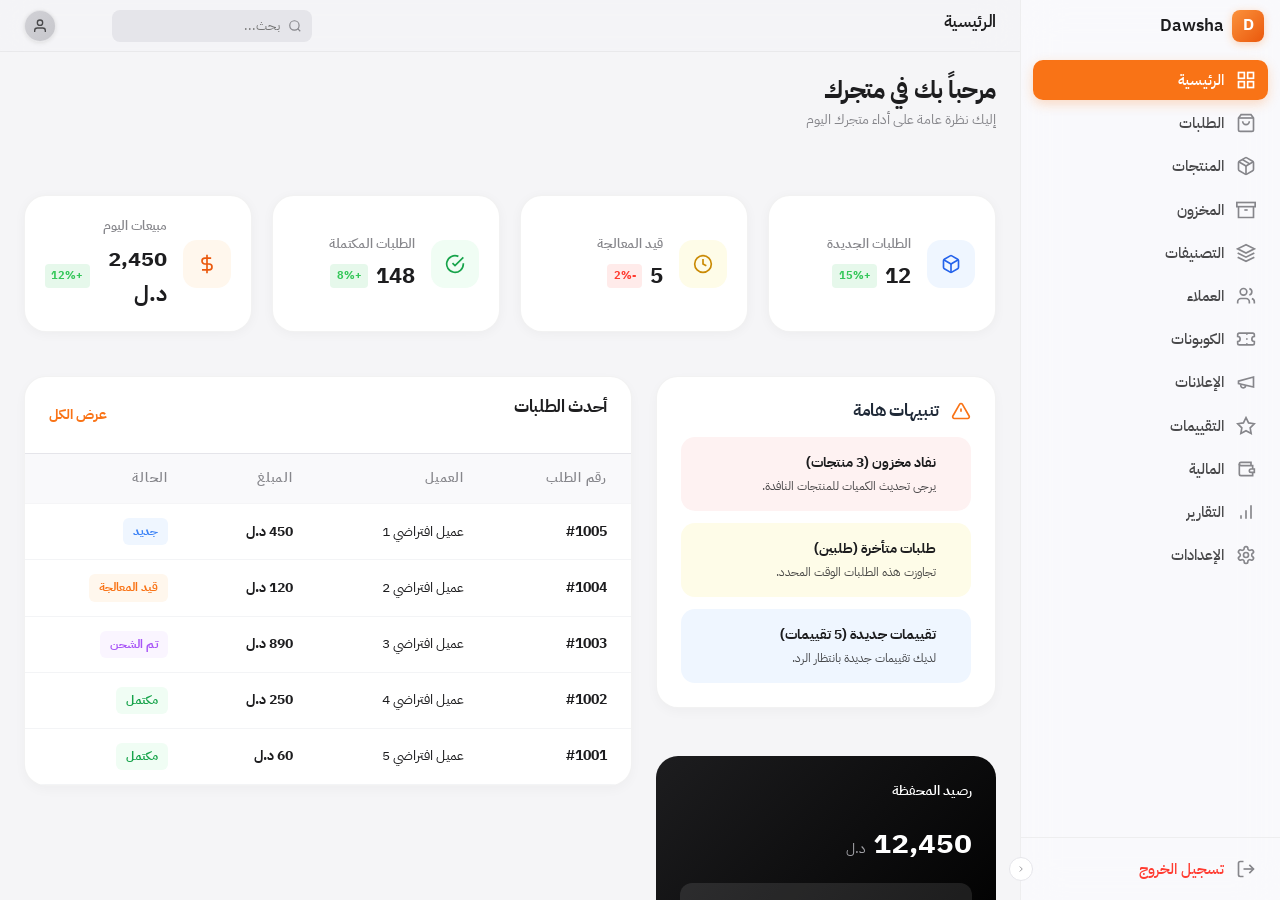
==== public/dashbord/index.html @ c829930f "AA" ====
<!DOCTYPE html>
<html lang="ar" dir="rtl">
<head>
  <meta charset="utf-8" />
  <meta name="viewport" content="width=device-width, initial-scale=1" />
  <title>دوشة | لوحة تحكم المتجر</title>
  <link rel="preconnect" href="https://fonts.googleapis.com" />
  <link rel="preconnect" href="https://fonts.gstatic.com" crossorigin />
  <link href="https://fonts.googleapis.com/css2?family=IBM+Plex+Sans+Arabic:wght@400;500;600;700;900&display=swap" rel="stylesheet" />
  <link rel="stylesheet" href="style.css" />
</head>
<body class="dashboard-body">

  <div class="app-layout">
    
    <!-- Sidebar -->
    <aside class="sidebar" id="sidebar">
      <div class="sidebar-header">
        <div class="sidebar-logo">D</div>
        <span class="sidebar-brand">Dawsha</span>
      </div>

      <nav class="sidebar-nav">
        <a href="index.html" class="nav-item" data-page="index.html">
          <svg viewBox="0 0 24 24" width="20" height="20" stroke="currentColor" stroke-width="2" fill="none"><rect x="3" y="3" width="7" height="7"></rect><rect x="14" y="3" width="7" height="7"></rect><rect x="14" y="14" width="7" height="7"></rect><rect x="3" y="14" width="7" height="7"></rect></svg>
          <span class="nav-label">الرئيسية</span>
        </a>
        <a href="orders.html" class="nav-item" data-page="orders.html">
          <svg viewBox="0 0 24 24" width="20" height="20" stroke="currentColor" stroke-width="2" fill="none"><path d="M6 2 3 6v14a2 2 0 0 0 2 2h14a2 2 0 0 0 2-2V6l-3-4Z"></path><path d="M3 6h18"></path><path d="M16 10a4 4 0 0 1-8 0"></path></svg>
          <span class="nav-label">الطلبات</span>
        </a>
        <a href="products.html" class="nav-item" data-page="products.html">
          <svg viewBox="0 0 24 24" width="20" height="20" stroke="currentColor" stroke-width="2" fill="none"><path d="m7.5 4.27 9 5.15"></path><path d="M21 8a2 2 0 0 0-1-1.73l-7-4a2 2 0 0 0-2 0l-7 4A2 2 0 0 0 3 8v8a2 2 0 0 0 1 1.73l7 4a2 2 0 0 0 2 0l7-4A2 2 0 0 0 21 16Z"></path><path d="m3.27 6.96 8.73 5.04 8.73-5.04"></path><path d="M12 22.08V12"></path></svg>
          <span class="nav-label">المنتجات</span>
        </a>
        <a href="inventory.html" class="nav-item" data-page="inventory.html">
          <svg viewBox="0 0 24 24" width="20" height="20" stroke="currentColor" stroke-width="2" fill="none"><polyline points="21 8 21 21 3 21 3 8"></polyline><rect x="1" y="3" width="22" height="5"></rect><line x1="10" y1="12" x2="14" y2="12"></line></svg>
          <span class="nav-label">المخزون</span>
        </a>
        <a href="categories.html" class="nav-item" data-page="categories.html">
          <svg viewBox="0 0 24 24" width="20" height="20" stroke="currentColor" stroke-width="2" fill="none"><polygon points="12 2 2 7 12 12 22 7 12 2"></polygon><polyline points="2 17 12 22 22 17"></polyline><polyline points="2 12 12 17 22 12"></polyline></svg>
          <span class="nav-label">التصنيفات</span>
        </a>
        <a href="customers.html" class="nav-item" data-page="customers.html">
          <svg viewBox="0 0 24 24" width="20" height="20" stroke="currentColor" stroke-width="2" fill="none"><path d="M16 21v-2a4 4 0 0 0-4-4H6a4 4 0 0 0-4 4v2"></path><circle cx="9" cy="7" r="4"></circle><path d="M22 21v-2a4 4 0 0 0-3-3.87"></path><path d="M16 3.13a4 4 0 0 1 0 7.75"></path></svg>
          <span class="nav-label">العملاء</span>
        </a>
        <a href="coupons.html" class="nav-item" data-page="coupons.html">
          <svg viewBox="0 0 24 24" width="20" height="20" stroke="currentColor" stroke-width="2" fill="none"><path d="M2 9a3 3 0 0 1 0 6v2a2 2 0 0 0 2 2h16a2 2 0 0 0 2-2v-2a3 3 0 0 1 0-6V7a2 2 0 0 0-2-2H4a2 2 0 0 0-2 2Z"></path><path d="M13 5v2"></path><path d="M13 17v2"></path><path d="M13 11v2"></path></svg>
          <span class="nav-label">الكوبونات</span>
        </a>
        <a href="ads.html" class="nav-item" data-page="ads.html">
          <svg viewBox="0 0 24 24" width="20" height="20" stroke="currentColor" stroke-width="2" fill="none"><path d="m3 11 18-5v12L3 14v-3z"></path><path d="M11.6 16.8a3 3 0 1 1-5.8-1.6"></path></svg>
          <span class="nav-label">الإعلانات</span>
        </a>
        <a href="reviews.html" class="nav-item" data-page="reviews.html">
          <svg viewBox="0 0 24 24" width="20" height="20" stroke="currentColor" stroke-width="2" fill="none"><polygon points="12 2 15.09 8.26 22 9.27 17 14.14 18.18 21.02 12 17.77 5.82 21.02 7 14.14 2 9.27 8.91 8.26 12 2"></polygon></svg>
          <span class="nav-label">التقييمات</span>
        </a>
        <a href="financials.html" class="nav-item" data-page="financials.html">
          <svg viewBox="0 0 24 24" width="20" height="20" stroke="currentColor" stroke-width="2" fill="none"><path d="M20 12V8H6a2 2 0 0 1-2-2c0-1.1.9-2 2-2h12v4"></path><path d="M4 6v12c0 1.1.9 2 2 2h14v-4"></path><path d="M18 12a2 2 0 0 0-2 2c0 1.1.9 2 2 2h4v-4Z"></path></svg>
          <span class="nav-label">المالية</span>
        </a>
        <a href="reports.html" class="nav-item" data-page="reports.html">
          <svg viewBox="0 0 24 24" width="20" height="20" stroke="currentColor" stroke-width="2" fill="none"><line x1="12" y1="20" x2="12" y2="10"></line><line x1="18" y1="20" x2="18" y2="4"></line><line x1="6" y1="20" x2="6" y2="16"></line></svg>
          <span class="nav-label">التقارير</span>
        </a>
        <a href="settings.html" class="nav-item" data-page="settings.html">
          <svg viewBox="0 0 24 24" width="20" height="20" stroke="currentColor" stroke-width="2" fill="none"><path d="M12.22 2h-.44a2 2 0 0 0-2 2v.18a2 2 0 0 1-1 1.73l-.43.25a2 2 0 0 1-2 0l-.15-.08a2 2 0 0 0-2.73.73l-.22.38a2 2 0 0 0 .73 2.73l.15.1a2 2 0 0 1 1 1.72v.51a2 2 0 0 1-1 1.74l-.15.09a2 2 0 0 0-.73 2.73l.22.38a2 2 0 0 0 2.73.73l.15-.08a2 2 0 0 1 2 0l.43.25a2 2 0 0 1 1 1.73V20a2 2 0 0 0 2 2h.44a2 2 0 0 0 2-2v-.18a2 2 0 0 1 1-1.73l.43-.25a2 2 0 0 1 2 0l.15.08a2 2 0 0 0 2.73-.73l.22-.39a2 2 0 0 0-.73-2.73l-.15-.08a2 2 0 0 1-1-1.74v-.5a2 2 0 0 1 1-1.74l.15-.09a2 2 0 0 0 .73-2.73l-.22-.38a2 2 0 0 0-2.73-.73l-.15.08a2 2 0 0 1-2 0l-.43-.25a2 2 0 0 1-1-1.73V4a2 2 0 0 0-2-2z"></path><circle cx="12" cy="12" r="3"></circle></svg>
          <span class="nav-label">الإعدادات</span>
        </a>
      </nav>

      <div class="sidebar-footer">
        <button class="nav-item text-danger" id="logout-btn">
          <svg viewBox="0 0 24 24" width="20" height="20" stroke="currentColor" stroke-width="2" fill="none"><path d="M9 21H5a2 2 0 0 1-2-2V5a2 2 0 0 1 2-2h4"></path><polyline points="16 17 21 12 16 7"></polyline><line x1="21" y1="12" x2="9" y2="12"></line></svg>
          <span class="nav-label">تسجيل الخروج</span>
        </button>
        <button class="sidebar-toggle-btn" id="sidebar-toggle">
          <svg viewBox="0 0 24 24" width="14" height="14" stroke="currentColor" stroke-width="2" fill="none"><path d="m9 18 6-6-6-6"></path></svg>
        </button>
      </div>
    </aside>

    <!-- Main Content -->
    <main class="main-area" id="main-area">
      <header class="toolbar">
        <h2 class="toolbar-title" id="toolbar-title">الرئيسية</h2>
        <div class="toolbar-actions">
          <div class="search-box">
            <svg viewBox="0 0 24 24" width="14" height="14" stroke="currentColor" stroke-width="2" fill="none"><circle cx="11" cy="11" r="8"></circle><line x1="21" y1="21" x2="16.65" y2="16.65"></line></svg>
            <input type="text" placeholder="بحث..." />
          </div>
          <button class="icon-btn">
            <svg viewBox="0 0 24 24" width="18" height="18" stroke="currentColor" stroke-width="2" fill="none"><path d="M6 8a6 6 0 0 1 12 0c0 7 3 9 3 9H3s3-2 3-9"></path><path d="M10.3 21a1.94 1.94 0 0 0 3.4 0"></path></svg>
            <span class="badge"></span>
          </button>
          <div class="user-avatar">
            <svg viewBox="0 0 24 24" width="16" height="16" stroke="currentColor" stroke-width="2" fill="none"><path d="M20 21v-2a4 4 0 0 0-4-4H8a4 4 0 0 0-4 4v2"></path><circle cx="12" cy="7" r="4"></circle></svg>
          </div>
        </div>
      </header>

      <div class="content-scroll">
        <div class="content">
          
          <div class="view active" id="overview">
            <div class="welcome-header">
              <h1>مرحباً بك في متجرك</h1>
              <p>إليك نظرة عامة على أداء متجرك اليوم</p>
            </div>

            <!-- Stats Grid -->
            <div class="stats-grid">
              <div class="stat-card">
                <div class="stat-icon bg-blue-50 text-blue-600">
                  <svg viewBox="0 0 24 24" width="20" height="20" stroke="currentColor" stroke-width="2" fill="none"><path d="M21 16V8a2 2 0 0 0-1-1.73l-7-4a2 2 0 0 0-2 0l-7 4A2 2 0 0 0 3 8v8a2 2 0 0 0 1 1.73l7 4a2 2 0 0 0 2 0l7-4A2 2 0 0 0 21 16z"></path><polyline points="3.27 6.96 12 12.01 20.73 6.96"></polyline><line x1="12" y1="22.08" x2="12" y2="12"></line></svg>
                </div>
                <div class="stat-info">
                  <span class="stat-label">الطلبات الجديدة</span>
                  <div class="stat-row">
                    <span class="stat-value">12</span>
                    <span class="stat-trend trend-up">+15%</span>
                  </div>
                </div>
              </div>
              <div class="stat-card">
                <div class="stat-icon bg-yellow-50 text-yellow-600">
                  <svg viewBox="0 0 24 24" width="20" height="20" stroke="currentColor" stroke-width="2" fill="none"><circle cx="12" cy="12" r="10"></circle><polyline points="12 6 12 12 16 14"></polyline></svg>
                </div>
                <div class="stat-info">
                  <span class="stat-label">قيد المعالجة</span>
                  <div class="stat-row">
                    <span class="stat-value">5</span>
                    <span class="stat-trend trend-down">-2%</span>
                  </div>
                </div>
              </div>
              <div class="stat-card">
                <div class="stat-icon bg-green-50 text-green-600">
                  <svg viewBox="0 0 24 24" width="20" height="20" stroke="currentColor" stroke-width="2" fill="none"><path d="M22 11.08V12a10 10 0 1 1-5.93-9.14"></path><polyline points="22 4 12 14.01 9 11.01"></polyline></svg>
                </div>
                <div class="stat-info">
                  <span class="stat-label">الطلبات المكتملة</span>
                  <div class="stat-row">
                    <span class="stat-value">148</span>
                    <span class="stat-trend trend-up">+8%</span>
                  </div>
                </div>
              </div>
              <div class="stat-card">
                <div class="stat-icon bg-orange-50 text-orange-600">
                  <svg viewBox="0 0 24 24" width="20" height="20" stroke="currentColor" stroke-width="2" fill="none"><line x1="12" y1="1" x2="12" y2="23"></line><path d="M17 5H9.5a3.5 3.5 0 0 0 0 7h5a3.5 3.5 0 0 1 0 7H6"></path></svg>
                </div>
                <div class="stat-info">
                  <span class="stat-label">مبيعات اليوم</span>
                  <div class="stat-row">
                    <span class="stat-value">2,450 د.ل</span>
                    <span class="stat-trend trend-up">+12%</span>
                  </div>
                </div>
              </div>
            </div>

            <div class="merchant-split">
              <!-- Alerts & Pending -->
              <div class="merchant-sidebar-info">
                <div class="glass-box p-6 mb-6">
                  <h3 class="box-title text-gray-800">
                    <svg viewBox="0 0 24 24" width="20" height="20" stroke="currentColor" stroke-width="2" fill="none" class="text-orange-500"><path d="m21.73 18-8-14a2 2 0 0 0-3.48 0l-8 14A2 2 0 0 0 4 21h16a2 2 0 0 0 1.73-3Z"></path><line x1="12" y1="9" x2="12" y2="13"></line><line x1="12" y1="17" x2="12.01" y2="17"></line></svg>
                    تنبيهات هامة
                  </h3>
                  <div class="alert-list">
                    <div class="alert-item bg-red-50 text-red-800 border-red-100">
                      <div class="alert-dot bg-red-500"></div>
                      <div>
                        <p class="alert-title">نفاد مخزون (3 منتجات)</p>
                        <p class="alert-desc">يرجى تحديث الكميات للمنتجات النافدة.</p>
                      </div>
                    </div>
                    <div class="alert-item bg-yellow-50 text-yellow-800 border-yellow-100">
                      <div class="alert-dot bg-yellow-500"></div>
                      <div>
                        <p class="alert-title">طلبات متأخرة (طلبين)</p>
                        <p class="alert-desc">تجاوزت هذه الطلبات الوقت المحدد.</p>
                      </div>
                    </div>
                    <div class="alert-item bg-blue-50 text-blue-800 border-blue-100">
                      <div class="alert-dot bg-blue-500"></div>
                      <div>
                        <p class="alert-title">تقييمات جديدة (5 تقييمات)</p>
                        <p class="alert-desc">لديك تقييمات جديدة بانتظار الرد.</p>
                      </div>
                    </div>
                  </div>
                </div>

                <div class="merchant-wallet-card">
                  <span class="wallet-label">رصيد المحفظة</span>
                  <div class="wallet-amount">12,450 <small>د.ل</small></div>
                  <button class="wallet-btn">طلب سحب رصيد</button>
                </div>
              </div>

              <!-- Recent Orders -->
              <div class="merchant-main-table">
                <div class="glass-box no-p overflow-hidden">
                  <div class="table-header-row">
                    <h3 class="box-title">أحدث الطلبات</h3>
                    <a href="orders.html" class="text-link">عرض الكل</a>
                  </div>
                  <table class="data-table">
                    <thead>
                      <tr>
                        <th>رقم الطلب</th>
                        <th>العميل</th>
                        <th>المبلغ</th>
                        <th>الحالة</th>
                      </tr>
                    </thead>
                    <tbody>
                      <tr>
                        <td class="font-bold">#1005</td>
                        <td>عميل افتراضي 1</td>
                        <td class="font-bold">450 د.ل</td>
                        <td><span class="status-pill status-new">جديد</span></td>
                      </tr>
                      <tr>
                        <td class="font-bold">#1004</td>
                        <td>عميل افتراضي 2</td>
                        <td class="font-bold">120 د.ل</td>
                        <td><span class="status-pill status-active">قيد المعالجة</span></td>
                      </tr>
                      <tr>
                        <td class="font-bold">#1003</td>
                        <td>عميل افتراضي 3</td>
                        <td class="font-bold">890 د.ل</td>
                        <td><span class="status-pill status-shipped">تم الشحن</span></td>
                      </tr>
                      <tr>
                        <td class="font-bold">#1002</td>
                        <td>عميل افتراضي 4</td>
                        <td class="font-bold">250 د.ل</td>
                        <td><span class="status-pill status-completed">مكتمل</span></td>
                      </tr>
                      <tr>
                        <td class="font-bold">#1001</td>
                        <td>عميل افتراضي 5</td>
                        <td class="font-bold">60 د.ل</td>
                        <td><span class="status-pill status-completed">مكتمل</span></td>
                      </tr>
                    </tbody>
                  </table>
                </div>
              </div>
            </div>

          </div><!-- /view -->
        </div>
      </div>
    </main>
  </div>

  <script src="script.js"></script>
</body>
</html>
---- public/dashbord/style.css ----
/* ==========================================================================
   Dawsha Dashboard — Unified Stylesheet
   Exact translation of the original TSX/Tailwind design into plain CSS.
   RTL-first (Arabic), IBM Plex Sans Arabic.
   ========================================================================== */

/* --------------------------------------------------------------------------
   CSS Variables — Brand Tokens
   -------------------------------------------------------------------------- */
:root {
  --bg: #F5F5F7;
  --surface: #FFFFFF;
  --text: #1D1D1F;
  --muted: #86868B;
  --sub: #48484A;
  --border: rgba(0, 0, 0, 0.05);
  --border-gray: #E5E5EA;
  --accent: #F97316;
  --accent-h: #EA580C;
  --accent-light: rgba(249, 115, 22, 0.10);
  --green: #34C759;
  --green-light: rgba(52, 199, 89, 0.12);
  --red: #FF3B30;
  --red-light: rgba(255, 59, 48, 0.10);
  --blue: #007AFF;
  --blue-light: rgba(0, 122, 255, 0.08);
  --purple: #AF52DE;
  --purple-light: rgba(175, 82, 222, 0.08);
  --sidebar-w: 260px;
  --sidebar-col: 70px;
  --header-h: 52px;
  --font: "IBM Plex Sans Arabic", -apple-system, BlinkMacSystemFont, "Segoe UI", sans-serif;
}

/* --------------------------------------------------------------------------
   Reset
   -------------------------------------------------------------------------- */
*,
*::before,
*::after {
  box-sizing: border-box;
}

html {
  scroll-behavior: smooth;
}

body {
  margin: 0;
  font-family: var(--font);
  font-size: 15px;
  line-height: 1.6;
  color: var(--text);
  background: var(--bg);
  -webkit-font-smoothing: antialiased;
  direction: rtl;
}

a {
  color: var(--accent);
  text-decoration: none;
}

a:hover {
  text-decoration: underline;
}

button {
  cursor: pointer;
  font-family: inherit;
}

img {
  max-width: 100%;
  height: auto;
  display: block;
}

h1,
h2,
h3 {
  letter-spacing: -0.02em;
  margin: 0 0 0.4rem;
  line-height: 1.2;
}

p {
  margin: 0 0 0.75rem;
}

/* --------------------------------------------------------------------------
   App Shell
   -------------------------------------------------------------------------- */
.app {
  display: flex;
  height: 100vh;
  overflow: hidden;
}

/* --------------------------------------------------------------------------
   Sidebar
   -------------------------------------------------------------------------- */
.sidebar {
  position: fixed;
  top: 0;
  right: 0;
  bottom: 0;
  width: var(--sidebar-w);
  z-index: 50;
  display: flex;
  flex-direction: column;
  background: rgba(251, 251, 253, 0.82);
  backdrop-filter: blur(20px);
  -webkit-backdrop-filter: blur(20px);
  border-left: 1px solid var(--border);
  transition: width 0.3s cubic-bezier(0.25, 1, 0.5, 1);
}

.sidebar.collapsed {
  width: var(--sidebar-col);
}

/* Sidebar header */
.sidebar-header {
  height: var(--header-h);
  display: flex;
  align-items: center;
  padding: 0 1rem;
  gap: 0.5rem;
  flex-shrink: 0;
}

.sidebar-logo {
  width: 32px;
  height: 32px;
  background: linear-gradient(135deg, #fb923c, #ea580c);
  border-radius: 8px;
  display: grid;
  place-items: center;
  color: #fff;
  font-weight: 700;
  font-size: 1rem;
  flex-shrink: 0;
  box-shadow: 0 2px 8px rgba(249, 115, 22, 0.3);
}

.sidebar-brand {
  font-size: 1.05rem;
  font-weight: 600;
  white-space: nowrap;
  overflow: hidden;
  transition: opacity 0.2s;
}

.sidebar.collapsed .sidebar-brand {
  opacity: 0;
  width: 0;
  pointer-events: none;
}

/* Nav */
.sidebar-nav {
  flex: 1;
  overflow-y: auto;
  padding: 0.5rem 0.75rem;
  display: flex;
  flex-direction: column;
  gap: 0.2rem;
}

.nav-item {
  display: flex;
  align-items: center;
  gap: 0.75rem;
  padding: 0.5rem 0.75rem;
  border-radius: 10px;
  border: none;
  background: none;
  font-size: 0.9375rem;
  font-weight: 500;
  color: var(--sub);
  width: 100%;
  text-align: right;
  transition: background 0.12s, color 0.12s;
  white-space: nowrap;
  cursor: pointer;
}

.nav-item:hover {
  background: rgba(0, 0, 0, 0.05);
  color: var(--text);
}

.nav-item.active {
  background: var(--accent);
  color: #fff;
  box-shadow: 0 4px 12px rgba(249, 115, 22, 0.25);
}

.nav-item svg {
  flex-shrink: 0;
  width: 20px;
  height: 20px;
  color: var(--muted);
}

.nav-item:hover:not(.active) svg {
  color: var(--text);
}

.nav-item.active svg {
  color: #fff;
}

.nav-label {
  overflow: hidden;
  transition: opacity 0.2s;
}

.sidebar.collapsed .nav-label {
  opacity: 0;
  width: 0;
}

/* Sidebar footer */
.sidebar-footer {
  padding: 0.75rem;
  border-top: 1px solid var(--border);
  position: relative;
}

.sidebar-logout {
  display: flex;
  align-items: center;
  gap: 0.75rem;
  padding: 0.5rem 0.75rem;
  border-radius: 10px;
  border: none;
  background: none;
  font-size: 0.9375rem;
  font-weight: 500;
  color: var(--red);
  width: 100%;
  text-align: right;
  transition: background 0.12s;
}

.sidebar-logout:hover {
  background: var(--red-light);
}

.sidebar-toggle {
  position: absolute;
  top: 50%;
  left: -12px;
  transform: translateY(-50%);
  width: 24px;
  height: 24px;
  background: var(--surface);
  border: 1px solid var(--border-gray);
  border-radius: 50%;
  display: flex;
  align-items: center;
  justify-content: center;
  color: var(--muted);
  z-index: 60;
  cursor: pointer;
  transition: color 0.12s;
}

.sidebar-toggle:hover {
  color: var(--text);
}

.sidebar-toggle svg {
  transition: transform 0.3s;
}

.sidebar.collapsed .sidebar-toggle svg {
  transform: rotate(180deg);
}

/* --------------------------------------------------------------------------
   Main area
   -------------------------------------------------------------------------- */
.main {
  flex: 1;
  display: flex;
  flex-direction: column;
  margin-right: var(--sidebar-w);
  height: 100vh;
  transition: margin-right 0.3s cubic-bezier(0.25, 1, 0.5, 1);
  overflow: hidden;
}

.main.collapsed {
  margin-right: var(--sidebar-col);
}

/* --------------------------------------------------------------------------
   Top Toolbar
   -------------------------------------------------------------------------- */
.toolbar {
  height: var(--header-h);
  display: flex;
  align-items: center;
  justify-content: space-between;
  padding: 0 1.5rem;
  background: rgba(245, 245, 247, 0.82);
  backdrop-filter: blur(20px);
  -webkit-backdrop-filter: blur(20px);
  border-bottom: 1px solid var(--border);
  flex-shrink: 0;
}

.toolbar-title {
  font-size: 1.0625rem;
  font-weight: 600;
}

.toolbar-actions {
  display: flex;
  align-items: center;
  gap: 0.75rem;
}

/* Search in toolbar */
.toolbar-search {
  position: relative;
  display: flex;
  align-items: center;
}

.toolbar-search svg {
  position: absolute;
  right: 0.6rem;
  color: var(--muted);
  pointer-events: none;
}

.toolbar-search input {
  width: 200px;
  height: 32px;
  padding: 0 2rem 0 0.75rem;
  background: #E5E5EA;
  border: none;
  border-radius: 8px;
  font-size: 0.8125rem;
  font-family: var(--font);
  color: var(--text);
  outline: none;
  transition: background 0.15s, box-shadow 0.15s;
}

.toolbar-search input:focus {
  background: var(--surface);
  box-shadow: 0 0 0 2px rgba(249, 115, 22, 0.3);
}

.toolbar-icon-btn {
  width: 32px;
  height: 32px;
  display: flex;
  align-items: center;
  justify-content: center;
  border: none;
  background: none;
  border-radius: 8px;
  color: var(--text);
  position: relative;
  transition: background 0.12s;
}

.toolbar-icon-btn:hover {
  background: rgba(0, 0, 0, 0.05);
}

.notif-dot {
  position: absolute;
  top: 6px;
  right: 8px;
  width: 8px;
  height: 8px;
  background: var(--red);
  border-radius: 50%;
  border: 1.5px solid var(--bg);
}

.toolbar-avatar {
  width: 32px;
  height: 32px;
  background: linear-gradient(135deg, #d1d1d6, #c7c7cc);
  border-radius: 50%;
  border: 1px solid rgba(255, 255, 255, 0.5);
  box-shadow: 0 1px 4px rgba(0, 0, 0, 0.1);
  display: flex;
  align-items: center;
  justify-content: center;
  color: var(--sub);
}

/* --------------------------------------------------------------------------
   Page scroll area
   -------------------------------------------------------------------------- */
.page-scroll {
  flex: 1;
  overflow-y: auto;
  padding: 1.5rem;
}

.page-inner {
  max-width: 1200px;
  margin: 0 auto;
  display: flex;
  flex-direction: column;
  gap: 1.25rem;
}

/* --------------------------------------------------------------------------
   View switching (list / add / edit)
   -------------------------------------------------------------------------- */
.view {
  display: none;
}

.view.active {
  display: flex;
  flex-direction: column;
  gap: 1.25rem;
}

/* --------------------------------------------------------------------------
   Page header row
   -------------------------------------------------------------------------- */
.page-hdr {
  display: flex;
  flex-wrap: wrap;
  justify-content: space-between;
  align-items: flex-start;
  gap: 1rem;
}

.page-hdr h1 {
  font-size: clamp(1.6rem, 3vw, 2rem);
  font-weight: 900;
  margin-bottom: 0.25rem;
}

.page-hdr p {
  color: var(--muted);
  font-weight: 500;
  font-size: 1rem;
  margin: 0;
}

.page-hdr-back {
  display: flex;
  align-items: center;
  gap: 1rem;
}

/* --------------------------------------------------------------------------
   Buttons
   -------------------------------------------------------------------------- */
.btn {
  display: inline-flex;
  align-items: center;
  justify-content: center;
  gap: 0.5rem;
  padding: 0.65rem 1.25rem;
  border-radius: 12px;
  border: none;
  font-family: var(--font);
  font-size: 0.875rem;
  font-weight: 700;
  cursor: pointer;
  white-space: nowrap;
  transition: background 0.15s, transform 0.15s, box-shadow 0.15s;
}

.btn:active {
  transform: scale(0.96);
}

.btn-orange {
  background: var(--accent);
  color: #fff;
  border-radius: 20px;
  padding: 1rem 2rem;
  font-size: 0.9375rem;
  font-weight: 900;
  box-shadow: 0 8px 24px rgba(249, 115, 22, 0.2);
}

.btn-orange:hover {
  background: var(--accent-h);
  transform: translateY(-2px);
}

.btn-ghost {
  background: var(--surface);
  color: var(--sub);
  border: 1px solid var(--border-gray);
}

.btn-ghost:hover {
  background: var(--bg);
}

.btn-save {
  background: var(--accent);
  color: #fff;
  border-radius: 12px;
  padding: 0.75rem 2rem;
  font-weight: 900;
  box-shadow: 0 6px 20px rgba(249, 115, 22, 0.25);
}

.btn-save:hover {
  background: var(--accent-h);
  transform: translateY(-1px);
}

.btn-cancel {
  background: none;
  border: none;
  color: var(--muted);
  font-weight: 700;
  padding: 0.75rem 1.5rem;
  border-radius: 12px;
}

.btn-cancel:hover {
  background: rgba(0, 0, 0, 0.05);
}

.btn-back {
  padding: 0.75rem;
  background: var(--surface);
  border: 1px solid var(--border-gray);
  border-radius: 16px;
  color: var(--muted);
  display: flex;
  align-items: center;
  justify-content: center;
  transition: color 0.12s, border-color 0.12s;
}

.btn-back:hover {
  color: var(--accent);
  border-color: rgba(249, 115, 22, 0.3);
}

.btn-dl {
  background: var(--surface);
  color: var(--text);
  border: 1px solid var(--border-gray);
  border-radius: 20px;
  padding: 1rem 2rem;
  font-size: 0.9375rem;
  font-weight: 900;
}

.btn-dl:hover {
  background: var(--bg);
}

/* --------------------------------------------------------------------------
   Metric / Stat cards
   -------------------------------------------------------------------------- */
.metrics-grid {
  display: grid;
  grid-template-columns: repeat(auto-fit, minmax(210px, 1fr));
  gap: 1.25rem;
}

.metric-card {
  background: var(--surface);
  border-radius: 22px;
  padding: 1.25rem;
  border: 1px solid var(--border);
  box-shadow: 0 2px 12px rgba(0, 0, 0, 0.04);
  transition: box-shadow 0.2s;
}

.metric-card:hover {
  box-shadow: 0 4px 16px rgba(0, 0, 0, 0.08);
}

.metric-card-top {
  display: flex;
  justify-content: space-between;
  align-items: flex-start;
  margin-bottom: 0.75rem;
}

.metric-card-label {
  font-size: 0.8125rem;
  font-weight: 600;
  color: var(--muted);
}

.metric-icon {
  width: 32px;
  height: 32px;
  border-radius: 50%;
  display: flex;
  align-items: center;
  justify-content: center;
  transition: transform 0.2s;
}

.metric-card:hover .metric-icon {
  transform: scale(1.1);
}

.icon-orange {
  background: #fff7ed;
  color: #f97316;
}

.icon-blue {
  background: #eff6ff;
  color: #3b82f6;
}

.icon-purple {
  background: #faf5ff;
  color: #a855f7;
}

.icon-red {
  background: #fff1f2;
  color: #ef4444;
}

.icon-green {
  background: rgba(52, 199, 89, 0.1);
  color: #16a34a;
}

.metric-value {
  font-size: 1.625rem;
  font-weight: 600;
  letter-spacing: -0.02em;
  margin-bottom: 0.25rem;
}

.metric-trend {
  display: flex;
  align-items: center;
  gap: 0.375rem;
  font-size: 0.75rem;
}

.trend-up {
  display: inline-flex;
  align-items: center;
  background: var(--green-light);
  color: var(--green);
  font-size: 0.6875rem;
  font-weight: 700;
  padding: 0.2rem 0.4rem;
  border-radius: 4px;
}

.trend-dn {
  display: inline-flex;
  align-items: center;
  background: var(--red-light);
  color: var(--red);
  font-size: 0.6875rem;
  font-weight: 700;
  padding: 0.2rem 0.4rem;
  border-radius: 4px;
}

/* Small stat box (users, categories pages) */
.stats-row {
  display: grid;
  grid-template-columns: repeat(auto-fit, minmax(180px, 1fr));
  gap: 1.25rem;
}

.stat-box {
  background: var(--surface);
  border-radius: 28px;
  padding: 1.25rem;
  border: 1px solid var(--border);
  box-shadow: 0 2px 8px rgba(0, 0, 0, 0.03);
  display: flex;
  align-items: center;
  gap: 1rem;
  transition: border-color 0.15s;
}

.stat-box:hover {
  border-color: rgba(249, 115, 22, 0.25);
}

.stat-box-icon {
  width: 52px;
  height: 52px;
  border-radius: 16px;
  display: flex;
  align-items: center;
  justify-content: center;
  flex-shrink: 0;
}

.stat-box-icon.orange {
  background: #fff7ed;
  color: var(--accent);
}

.stat-box-icon.green {
  background: rgba(52, 199, 89, 0.1);
  color: #16a34a;
}

.stat-box-icon.blue {
  background: var(--blue-light);
  color: var(--blue);
}

.stat-box-icon.purple {
  background: var(--purple-light);
  color: var(--purple);
}

.stat-box-icon.red {
  background: var(--red-light);
  color: var(--red);
}

.stat-box-meta p:first-child {
  font-size: 0.625rem;
  font-weight: 900;
  text-transform: uppercase;
  letter-spacing: 0.08em;
  color: var(--muted);
  margin-bottom: 0.15rem;
}

.stat-box-meta p:last-child {
  font-size: 1.375rem;
  font-weight: 900;
  letter-spacing: -0.02em;
  color: var(--text);
  margin: 0;
}

/* --------------------------------------------------------------------------
   Charts section (CSS-only bar chart)
   -------------------------------------------------------------------------- */
.charts-grid {
  display: grid;
  grid-template-columns: 1fr;
  gap: 1.25rem;
}

@media (min-width: 960px) {
  .charts-grid {
    grid-template-columns: 2fr 1fr;
  }
}

.chart-card {
  background: var(--surface);
  border-radius: 24px;
  padding: 1.5rem;
  border: 1px solid var(--border);
  box-shadow: 0 2px 12px rgba(0, 0, 0, 0.04);
}

.chart-card-hdr {
  display: flex;
  justify-content: space-between;
  align-items: center;
  margin-bottom: 1.25rem;
}

.chart-card-title {
  font-size: 1.0625rem;
  font-weight: 600;
}

.chart-more {
  background: none;
  border: none;
  border-radius: 50%;
  padding: 0.375rem;
  color: var(--muted);
  transition: background 0.12s;
}

.chart-more:hover {
  background: var(--bg);
}

/* Bar chart */
.bar-chart {
  display: flex;
  align-items: flex-end;
  gap: 0.5rem;
  height: 180px;
  padding-top: 1rem;
}

.bar {
  flex: 1;
  border-radius: 6px 6px 0 0;
  background: linear-gradient(to top, var(--accent), #fb923c);
  opacity: 0.85;
  min-height: 8px;
  transition: opacity 0.15s;
}

.bar:hover {
  opacity: 1;
}

.bar.dim {
  background: #E5E5EA;
}

.bar-labels {
  display: flex;
  gap: 0.5rem;
  margin-top: 0.5rem;
}

.bar-label {
  flex: 1;
  text-align: center;
  font-size: 0.6875rem;
  color: var(--muted);
}

/* Donut */
.donut-wrap {
  position: relative;
  width: 150px;
  height: 150px;
  margin: 0 auto 1rem;
}

.donut-svg {
  width: 100%;
  height: 100%;
  transform: rotate(-90deg);
}

.donut-center {
  position: absolute;
  inset: 0;
  display: flex;
  flex-direction: column;
  align-items: center;
  justify-content: center;
}

.donut-center-val {
  font-size: 1.75rem;
  font-weight: 700;
}

.donut-center-lbl {
  font-size: 0.6875rem;
  color: var(--muted);
  margin-top: 0.1rem;
}

.cat-legend {
  display: flex;
  flex-direction: column;
  gap: 0.6rem;
}

.cat-legend-item {
  display: flex;
  justify-content: space-between;
  align-items: center;
  font-size: 0.8125rem;
}

.cat-dot {
  display: inline-block;
  width: 10px;
  height: 10px;
  border-radius: 50%;
  margin-left: 0.5rem;
}

/* --------------------------------------------------------------------------
   Table card
   -------------------------------------------------------------------------- */
.table-card {
  background: var(--surface);
  border-radius: 32px;
  border: 1px solid var(--border);
  box-shadow: 0 4px 20px rgba(0, 0, 0, 0.02);
  overflow: hidden;
}

.table-card-hdr {
  display: flex;
  justify-content: space-between;
  align-items: center;
  padding: 1.25rem 1.5rem;
  border-bottom: 1px solid var(--bg);
}

.table-card-title {
  font-size: 1.0625rem;
  font-weight: 600;
}

.table-card-link {
  font-size: 0.8125rem;
  color: var(--accent);
  font-weight: 700;
  border: none;
  background: none;
  padding: 0.35rem 0.75rem;
  border-radius: 8px;
  transition: background 0.12s;
}

.table-card-link:hover {
  background: var(--accent-light);
}

.table-toolbar {
  display: flex;
  flex-wrap: wrap;
  gap: 1rem;
  align-items: center;
  padding: 1.25rem 1.5rem;
  border-bottom: 1px solid #f5f5f7;
  background: rgba(249, 250, 251, 0.5);
}

.search-wrap {
  position: relative;
  flex: 1;
  min-width: 200px;
  max-width: 380px;
}

.search-wrap svg {
  position: absolute;
  right: 1rem;
  top: 50%;
  transform: translateY(-50%);
  color: var(--muted);
  pointer-events: none;
  transition: color 0.12s;
}

.search-wrap:focus-within svg {
  color: var(--accent);
}

.search-wrap input {
  width: 100%;
  padding: 0.75rem 3rem 0.75rem 1.5rem;
  background: var(--surface);
  border: 1px solid var(--border-gray);
  border-radius: 16px;
  font-size: 0.875rem;
  font-family: var(--font);
  font-weight: 700;
  color: var(--text);
  outline: none;
  transition: border-color 0.15s, box-shadow 0.15s;
}

.search-wrap input:focus {
  border-color: var(--accent);
  box-shadow: 0 0 0 4px var(--accent-light);
}

.filter-btn {
  display: inline-flex;
  align-items: center;
  gap: 0.5rem;
  padding: 0.75rem 1.25rem;
  background: var(--surface);
  border: 1px solid var(--border-gray);
  border-radius: 16px;
  font-size: 0.875rem;
  font-weight: 700;
  color: var(--muted);
  transition: color 0.12s, border-color 0.12s;
}

.filter-btn:hover {
  color: var(--accent);
  border-color: rgba(249, 115, 22, 0.3);
}

/* Tab pills */
.tab-pills {
  display: flex;
  align-items: center;
  padding: 0.375rem;
  background: rgba(0, 0, 0, 0.06);
  border-radius: 12px;
  gap: 0.25rem;
  flex-wrap: wrap;
}

.tab-pill {
  padding: 0.4rem 1rem;
  border-radius: 8px;
  border: none;
  background: none;
  font-size: 0.75rem;
  font-weight: 700;
  font-family: var(--font);
  color: var(--muted);
  cursor: pointer;
  white-space: nowrap;
  transition: background 0.12s, color 0.12s;
}

.tab-pill:hover {
  background: rgba(255, 255, 255, 0.5);
  color: var(--text);
}

.tab-pill.active {
  background: var(--surface);
  color: var(--text);
  box-shadow: 0 1px 4px rgba(0, 0, 0, 0.06);
}

/* Data table */
.data-table {
  width: 100%;
  border-collapse: collapse;
  text-align: right;
  font-size: 0.875rem;
}

.data-table thead tr {
  border-bottom: 1px solid #f5f5f7;
  background: rgba(249, 250, 251, 0.5);
}

.data-table th {
  padding: 1rem 1.5rem;
  font-size: 0.6875rem;
  font-weight: 900;
  text-transform: uppercase;
  letter-spacing: 0.06em;
  color: var(--muted);
  white-space: nowrap;
}

.data-table th.tc {
  text-align: center;
}

.data-table th.tl {
  text-align: left;
}

.data-table tbody tr {
  border-bottom: 1px solid #f9f9f9;
  cursor: pointer;
  transition: background 0.12s;
}

.data-table tbody tr:hover {
  background: rgba(249, 115, 22, 0.04);
}

.data-table td {
  padding: 1rem 1.5rem;
  color: var(--text);
  white-space: nowrap;
}

.data-table td.tc {
  text-align: center;
}

.data-table td.tl {
  text-align: left;
}

/* Name cell */
.cell-name {
  display: flex;
  align-items: center;
  gap: 1rem;
}

.cell-icon {
  width: 40px;
  height: 40px;
  border-radius: 12px;
  background: #fff7ed;
  color: var(--accent);
  display: flex;
  align-items: center;
  justify-content: center;
  flex-shrink: 0;
  transition: background 0.12s, color 0.12s;
}

.data-table tbody tr:hover .cell-icon {
  background: var(--accent);
  color: #fff;
}

.cell-name strong {
  font-weight: 900;
  transition: color 0.12s;
}

.data-table tbody tr:hover .cell-name strong {
  color: var(--accent);
}

.cell-name small {
  font-size: 0.6875rem;
  color: var(--muted);
  font-weight: 700;
  text-transform: uppercase;
  display: block;
}

/* User avatar cell */
.user-cell {
  display: flex;
  align-items: center;
  gap: 1rem;
}

.user-avatar-wrap {
  position: relative;
}

.user-avatar {
  width: 44px;
  height: 44px;
  border-radius: 50%;
  border: 2px solid var(--surface);
  box-shadow: 0 1px 4px rgba(0, 0, 0, 0.08);
  object-fit: cover;
  background: var(--bg);
  transition: transform 0.15s;
}

.data-table tbody tr:hover .user-avatar {
  transform: scale(1.06);
}

.status-dot {
  position: absolute;
  bottom: 0;
  right: 0;
  width: 12px;
  height: 12px;
  border-radius: 50%;
  border: 2px solid var(--surface);
}

.status-dot.active-dot {
  background: var(--green);
}

.status-dot.inactive-dot {
  background: #d1d5db;
}

/* Badges */
.badge {
  display: inline-flex;
  align-items: center;
  gap: 0.375rem;
  padding: 0.25rem 0.75rem;
  border-radius: 999px;
  font-size: 0.625rem;
  font-weight: 900;
}

.badge-green {
  background: rgba(52, 199, 89, 0.12);
  color: #16a34a;
}

.badge-red {
  background: var(--red-light);
  color: #dc2626;
}

.badge-yellow {
  background: rgba(234, 179, 8, 0.12);
  color: #854d0e;
}

.badge-gray {
  background: #f3f4f6;
  color: #4b5563;
}

.badge-blue {
  background: var(--blue-light);
  color: var(--blue);
}

.badge-purple {
  background: var(--purple-light);
  color: #7e22ce;
}

.badge-orange {
  background: var(--accent-light);
  color: var(--accent-h);
}

/* Role / status badges (users page) */
.role-admin {
  background: rgba(175, 82, 222, 0.12);
  color: #7e22ce;
}

.role-store {
  background: var(--blue-light);
  color: #1d4ed8;
}

.role-rep {
  background: var(--accent-light);
  color: var(--accent-h);
}

.role-cust {
  background: #f3f4f6;
  color: #4b5563;
}

/* Region tag */
.region-tag {
  padding: 0.35rem 0.75rem;
  background: #f9fafb;
  border: 1px solid var(--border-gray);
  border-radius: 12px;
  font-size: 0.75rem;
  font-weight: 900;
  color: var(--sub);
}

/* Action icon buttons */
.action-btns {
  display: flex;
  align-items: center;
  justify-content: flex-end;
  gap: 0.5rem;
}

.icon-btn {
  width: 38px;
  height: 38px;
  display: flex;
  align-items: center;
  justify-content: center;
  border: none;
  background: none;
  border-radius: 12px;
  color: var(--muted);
  transition: color 0.12s, background 0.12s;
}

.icon-btn-edit:hover {
  background: #fff7ed;
  color: var(--accent);
}

.icon-btn-del:hover {
  background: var(--red-light);
  color: var(--red);
}

.icon-btn-blue:hover {
  background: var(--blue-light);
  color: var(--blue);
}

.icon-btn-eye:hover {
  background: var(--blue-light);
  color: var(--blue);
}

.icon-btn-print:hover {
  background: var(--blue-light);
  color: var(--blue);
}

/* Table footer / pagination */
.table-footer {
  display: flex;
  flex-wrap: wrap;
  align-items: center;
  justify-content: space-between;
  gap: 1rem;
  padding: 1.25rem 1.5rem;
  background: rgba(249, 250, 251, 0.5);
  border-top: 1px solid #f5f5f7;
  font-size: 0.875rem;
  font-weight: 700;
  color: var(--muted);
}

.pagination {
  display: flex;
  align-items: center;
  gap: 0.5rem;
}

.page-btn {
  display: inline-flex;
  align-items: center;
  gap: 0.4rem;
  padding: 0.4rem 0.9rem;
  background: var(--surface);
  border: 1px solid var(--border-gray);
  border-radius: 10px;
  font-size: 0.8125rem;
  font-weight: 900;
  color: var(--muted);
  transition: color 0.12s, border-color 0.12s;
}

.page-btn:hover {
  color: var(--accent);
  border-color: rgba(249, 115, 22, 0.3);
}

.page-num {
  width: 30px;
  height: 30px;
  display: flex;
  align-items: center;
  justify-content: center;
  border-radius: 8px;
  font-size: 0.75rem;
  font-weight: 900;
  border: none;
  background: none;
  cursor: pointer;
  color: var(--muted);
  transition: background 0.12s, color 0.12s;
}

.page-num:hover {
  background: var(--bg);
}

.page-num.active {
  background: var(--accent);
  color: #fff;
  box-shadow: 0 2px 8px rgba(249, 115, 22, 0.3);
}

/* --------------------------------------------------------------------------
   Form layout (add / edit views)
   -------------------------------------------------------------------------- */
.form-layout {
  display: grid;
  grid-template-columns: 1fr;
  gap: 2rem;
}

@media (min-width: 900px) {
  .form-layout {
    grid-template-columns: 1fr 2fr;
  }
}

.form-preview {
  background: var(--surface);
  border-radius: 32px;
  border: 1px solid var(--border);
  box-shadow: 0 2px 8px rgba(0, 0, 0, 0.03);
  padding: 2rem;
  text-align: center;
}

.form-preview-icon {
  width: 72px;
  height: 72px;
  background: #fff7ed;
  border-radius: 24px;
  display: flex;
  align-items: center;
  justify-content: center;
  color: var(--accent);
  margin: 0 auto 1rem;
}

.form-preview h3 {
  font-size: 1.25rem;
  font-weight: 900;
  margin-bottom: 0.25rem;
}

.form-preview p {
  font-size: 0.875rem;
  color: var(--muted);
  font-weight: 700;
  font-style: italic;
}

.preview-stats {
  display: grid;
  grid-template-columns: 1fr 1fr;
  gap: 0.75rem;
  margin-top: 1.25rem;
}

.preview-stat {
  padding: 0.85rem;
  background: var(--bg);
  border-radius: 16px;
}

.preview-stat.orange {
  background: #fff7ed;
}

.preview-stat p:first-child {
  font-size: 0.625rem;
  font-weight: 900;
  color: var(--muted);
  text-transform: uppercase;
  margin-bottom: 0.2rem;
}

.preview-stat.orange p:first-child {
  color: var(--accent);
}

.preview-stat p:last-child {
  font-size: 1.125rem;
  font-weight: 900;
  margin: 0;
}

.preview-stat.orange p:last-child {
  color: var(--accent);
}

.form-section {
  background: var(--surface);
  border-radius: 32px;
  border: 1px solid var(--border);
  box-shadow: 0 2px 8px rgba(0, 0, 0, 0.03);
  padding: 2rem;
}

.form-section+.form-section {
  margin-top: 1.25rem;
}

.form-section-hdr {
  display: flex;
  align-items: center;
  gap: 0.75rem;
  padding-bottom: 1rem;
  margin-bottom: 1.5rem;
  border-bottom: 1px solid #f5f5f7;
}

.form-section-hdr-icon {
  padding: 0.5rem;
  background: #fff7ed;
  color: var(--accent);
  border-radius: 8px;
  display: flex;
  align-items: center;
  justify-content: center;
}

.form-section-hdr h3 {
  margin: 0;
  font-size: 1rem;
  font-weight: 900;
}

.field-grid {
  display: grid;
  grid-template-columns: 1fr;
  gap: 1.25rem;
}

@media (min-width: 640px) {
  .field-grid {
    grid-template-columns: 1fr 1fr;
  }
}

.field-group {
  display: flex;
  flex-direction: column;
  gap: 0.4rem;
}

.field-group label {
  font-size: 0.8125rem;
  font-weight: 700;
  color: var(--sub);
}

.field-input {
  width: 100%;
  padding: 0.9rem 1.25rem;
  background: var(--bg);
  border: 1px solid transparent;
  border-radius: 16px;
  font-size: 0.9375rem;
  font-family: var(--font);
  font-weight: 700;
  color: var(--text);
  outline: none;
  transition: background 0.15s, border-color 0.15s, box-shadow 0.15s;
  appearance: none;
}

.field-input:focus {
  background: var(--surface);
  border-color: var(--accent);
  box-shadow: 0 0 0 4px var(--accent-light);
}

textarea.field-input {
  resize: vertical;
  min-height: 100px;
}

/* Alert notice (users form) */
.form-alert {
  display: flex;
  align-items: flex-start;
  gap: 0.75rem;
  padding: 1rem;
  background: #fff7ed;
  border: 1px solid #fed7aa;
  border-radius: 12px;
  margin-top: 1rem;
}

.form-alert svg {
  color: var(--accent);
  flex-shrink: 0;
  margin-top: 0.1rem;
}

.form-alert p:first-child {
  font-weight: 700;
  margin-bottom: 0.2rem;
  font-size: 0.875rem;
}

.form-alert p:last-child {
  font-size: 0.75rem;
  color: var(--sub);
  margin: 0;
}

/* Toggle switch */
.toggle-row {
  display: flex;
  justify-content: space-between;
  align-items: center;
  padding: 1rem;
  background: rgba(249, 115, 22, 0.04);
  border: 1px solid #fed7aa;
  border-radius: 20px;
  gap: 1rem;
}

.toggle-row-text p:first-child {
  font-weight: 900;
  font-size: 0.875rem;
  color: #431407;
  margin-bottom: 0.2rem;
}

.toggle-row-text p:last-child {
  font-size: 0.6875rem;
  color: rgba(154, 52, 18, 0.7);
  font-weight: 700;
  margin: 0;
}

.toggle-switch {
  width: 52px;
  height: 30px;
  background: var(--accent);
  border-radius: 999px;
  position: relative;
  cursor: pointer;
  flex-shrink: 0;
}

.toggle-knob {
  position: absolute;
  right: 3px;
  top: 3px;
  width: 24px;
  height: 24px;
  background: #fff;
  border-radius: 50%;
  box-shadow: 0 2px 4px rgba(0, 0, 0, 0.15);
}

/* Feature tags (subscriptions form) */
.feature-tag {
  display: flex;
  justify-content: space-between;
  align-items: center;
  padding: 0.85rem 1rem;
  background: rgba(249, 115, 22, 0.04);
  border: 1px solid rgba(249, 115, 22, 0.15);
  border-radius: 16px;
}

.feature-tag span {
  font-weight: 700;
  font-size: 0.875rem;
  color: var(--text);
}

.feature-tag button {
  background: none;
  border: none;
  color: var(--muted);
  transition: color 0.12s;
}

.feature-tag button:hover {
  color: var(--red);
}

/* --------------------------------------------------------------------------
   Receipt / Invoice detail
   -------------------------------------------------------------------------- */
.invoice-card {
  background: var(--surface);
  border-radius: 32px;
  border: 1px solid var(--border);
  box-shadow: 0 8px 40px rgba(0, 0, 0, 0.04);
  padding: 2.5rem;
  position: relative;
  overflow: hidden;
}

.invoice-top-bar {
  position: absolute;
  top: 0;
  right: 0;
  left: 0;
  height: 4px;
  background: var(--accent);
}

.invoice-hdr {
  display: flex;
  justify-content: space-between;
  align-items: flex-start;
  margin-bottom: 2rem;
}

.invoice-logo {
  width: 64px;
  height: 64px;
  background: var(--accent);
  border-radius: 20px;
  display: flex;
  align-items: center;
  justify-content: center;
  color: #fff;
  font-size: 2rem;
  font-weight: 900;
  margin-bottom: 1rem;
}

.invoice-meta {
  text-align: left;
}

.invoice-meta small {
  font-size: 0.6875rem;
  font-weight: 900;
  text-transform: uppercase;
  letter-spacing: 0.06em;
  color: var(--muted);
  display: block;
}

.invoice-meta .inv-id {
  font-size: 1.75rem;
  font-weight: 900;
  letter-spacing: -0.02em;
}

.invoice-parties {
  display: grid;
  grid-template-columns: 1fr 1fr;
  gap: 2rem;
  padding: 1.5rem 0;
  border-top: 1px solid var(--bg);
  border-bottom: 1px solid var(--bg);
  margin-bottom: 2rem;
}

.invoice-totals {
  display: flex;
  justify-content: flex-end;
  margin-top: 2rem;
}

.totals-box {
  width: 320px;
  padding: 1.5rem;
  background: var(--bg);
  border-radius: 24px;
}

.totals-row {
  display: flex;
  justify-content: space-between;
  font-weight: 700;
  color: var(--muted);
  margin-bottom: 0.75rem;
  font-size: 0.875rem;
}

.totals-final {
  display: flex;
  justify-content: space-between;
  align-items: baseline;
  padding-top: 0.75rem;
  border-top: 1px solid var(--border-gray);
  margin-top: 0.25rem;
}

.totals-final span:first-child {
  font-size: 1rem;
  font-weight: 900;
}

.totals-final span:last-child {
  font-size: 1.375rem;
  font-weight: 900;
  color: var(--accent);
}

/* --------------------------------------------------------------------------
   Login page
   -------------------------------------------------------------------------- */
.login-page {
  min-height: 100vh;
  display: flex;
  align-items: center;
  justify-content: center;
  background: var(--bg);
  padding: 1rem;
  position: relative;
  overflow: hidden;
}

.login-blob1 {
  position: absolute;
  top: -10%;
  left: -5%;
  width: 60%;
  height: 60%;
  border-radius: 50%;
  background: rgba(249, 115, 22, 0.2);
  filter: blur(100px);
  animation: blob-pulse 4s ease-in-out infinite;
}

.login-blob2 {
  position: absolute;
  bottom: -5%;
  right: -5%;
  width: 50%;
  height: 50%;
  border-radius: 50%;
  background: rgba(249, 115, 22, 0.08);
  filter: blur(90px);
}

.login-blob3 {
  position: absolute;
  top: 20%;
  right: 10%;
  width: 30%;
  height: 40%;
  border-radius: 50%;
  background: rgba(0, 122, 255, 0.07);
  filter: blur(90px);
}

@keyframes blob-pulse {

  0%,
  100% {
    transform: scale(1);
  }

  50% {
    transform: scale(1.05);
  }
}

.login-card {
  position: relative;
  z-index: 10;
  width: 100%;
  max-width: 420px;
  background: rgba(255, 255, 255, 0.60);
  backdrop-filter: blur(30px);
  -webkit-backdrop-filter: blur(30px);
  border: 1px solid rgba(255, 255, 255, 0.4);
  border-radius: 44px;
  box-shadow: 0 32px 64px rgba(0, 0, 0, 0.06);
  padding: 2.5rem;
  overflow: hidden;
}

.login-shine {
  position: absolute;
  top: 0;
  left: 0;
  right: 0;
  bottom: 0;
  background: linear-gradient(135deg, rgba(255, 255, 255, 0.2), transparent);
  pointer-events: none;
}

.login-logo-wrap {
  display: flex;
  flex-direction: column;
  align-items: center;
  margin-bottom: 2.5rem;
}

.login-logo {
  width: 80px;
  height: 80px;
  background: linear-gradient(135deg, #FF9500, #FF5E00);
  border-radius: 22px;
  box-shadow: 0 12px 24px rgba(255, 149, 0, 0.3);
  display: flex;
  align-items: center;
  justify-content: center;
  margin-bottom: 1.25rem;
}

.login-logo span {
  font-size: 2.5rem;
  font-weight: 900;
  color: #fff;
}

.login-logo-wrap h1 {
  font-size: 1.625rem;
  font-weight: 700;
  letter-spacing: -0.02em;
  margin-bottom: 0.2rem;
}

.login-logo-wrap p {
  color: var(--muted);
  font-size: 0.9375rem;
  font-weight: 500;
  margin: 0;
}

.login-fields {
  display: flex;
  flex-direction: column;
  gap: 1rem;
  margin-bottom: 1.25rem;
}

.login-field {
  position: relative;
}

.login-field svg {
  position: absolute;
  right: 1rem;
  top: 50%;
  transform: translateY(-50%);
  color: var(--muted);
  transition: color 0.12s;
  pointer-events: none;
}

.login-field:focus-within svg {
  color: #FF9500;
}

.login-input {
  width: 100%;
  height: 54px;
  padding: 0 3rem 0 1rem;
  background: rgba(245, 245, 247, 0.5);
  border: 1px solid transparent;
  border-radius: 18px;
  font-size: 1rem;
  font-family: var(--font);
  font-weight: 500;
  color: var(--text);
  outline: none;
  transition: background 0.15s, border-color 0.15s, box-shadow 0.15s;
}

.login-input:focus {
  background: var(--surface);
  border-color: rgba(255, 149, 0, 0.5);
  box-shadow: 0 0 0 4px rgba(255, 149, 0, 0.1);
}

.login-submit {
  width: 100%;
  height: 54px;
  background: #FF9500;
  color: #fff;
  border: none;
  border-radius: 18px;
  font-size: 1.0625rem;
  font-weight: 700;
  font-family: var(--font);
  box-shadow: 0 8px 20px rgba(255, 149, 0, 0.25);
  display: flex;
  align-items: center;
  justify-content: center;
  gap: 0.5rem;
  cursor: pointer;
  transition: background 0.15s, box-shadow 0.15s, transform 0.12s;
}

.login-submit:hover {
  background: #FF8A00;
  box-shadow: 0 12px 28px rgba(255, 149, 0, 0.35);
}

.login-submit:active {
  transform: scale(0.98);
}

.login-extras {
  display: flex;
  flex-direction: column;
  align-items: center;
  gap: 1rem;
  margin-top: 1.5rem;
}

.login-biometric {
  display: flex;
  align-items: center;
  gap: 0.5rem;
  color: #FF9500;
  font-size: 0.875rem;
  font-weight: 600;
  border: none;
  background: none;
  cursor: pointer;
  transition: opacity 0.12s;
}

.login-biometric:hover {
  opacity: 0.75;
}

.login-divider {
  width: 100%;
  height: 1px;
  background: rgba(29, 29, 31, 0.06);
}

.login-help {
  font-size: 0.875rem;
  font-weight: 500;
  color: var(--muted);
  border: none;
  background: none;
  cursor: pointer;
  transition: color 0.12s;
}

.login-help:hover {
  color: var(--text);
}

.login-version {
  position: relative;
  z-index: 10;
  text-align: center;
  margin-top: 2.5rem;
  font-size: 0.8125rem;
  color: var(--muted);
  font-weight: 500;
}

.login-home-bar {
  position: absolute;
  bottom: 0.5rem;
  left: 50%;
  transform: translateX(-50%);
  width: 128px;
  height: 6px;
  background: rgba(29, 29, 31, 0.1);
  border-radius: 999px;
}

/* --------------------------------------------------------------------------
   Scrollbar
   -------------------------------------------------------------------------- */
::-webkit-scrollbar {
  width: 5px;
  height: 5px;
}

::-webkit-scrollbar-track {
  background: transparent;
}

::-webkit-scrollbar-thumb {
  background: rgba(0, 0, 0, 0.12);
  border-radius: 99px;
}

/* --------------------------------------------------------------------------
   Focus & reduced motion
   -------------------------------------------------------------------------- */
:focus:not(:focus-visible) {
  outline: none;
}

:focus-visible {
  outline: 2px solid var(--accent);
  outline-offset: 2px;
}

@media (prefers-reduced-motion: reduce) {
  html {
    scroll-behavior: auto;
  }

  *,
  *::before,
  *::after {
    transition-duration: 0.01ms !important;
  }
}

/* --------------------------------------------------------------------------
   Responsive
   -------------------------------------------------------------------------- */
@media (max-width: 767px) {
  .sidebar {
    width: var(--sidebar-col);
  }

  .sidebar-brand,
  .nav-label,
  .sidebar-logout .nav-label {
    display: none;
  }

  .main {
    margin-right: var(--sidebar-col);
  }

  .sidebar-toggle {
    display: none;
  }
}

/* ==========================================================================
   CRUD forms — مطابقة تقريبية لصفحات React الأصلية (إضافة / تعديل)
   ========================================================================== */

.form-shell {
  max-width: 80rem;
  margin: 0 auto;
  display: flex;
  flex-direction: column;
  gap: 2rem;
}

.form-top {
  display: flex;
  flex-wrap: wrap;
  align-items: flex-start;
  justify-content: space-between;
  gap: 1rem;
}

.form-top-start {
  display: flex;
  align-items: center;
  gap: 1rem;
}

.form-back {
  width: 3rem;
  height: 3rem;
  display: flex;
  align-items: center;
  justify-content: center;
  background: var(--surface);
  border: 1px solid var(--border-gray);
  border-radius: 1rem;
  color: var(--muted);
  flex-shrink: 0;
  transition: color 0.15s, border-color 0.15s;
}

.form-back:hover {
  color: var(--accent);
  border-color: rgba(249, 115, 22, 0.35);
}

.form-top h1 {
  font-size: clamp(1.5rem, 3vw, 1.85rem);
  font-weight: 900;
  margin: 0 0 0.25rem;
  letter-spacing: -0.02em;
}

.form-top .sub {
  margin: 0;
  font-size: 0.875rem;
  color: var(--muted);
  font-weight: 500;
}

.form-top-actions {
  display: flex;
  align-items: center;
  gap: 0.75rem;
  flex-wrap: wrap;
}

.form-btn-cancel {
  padding: 0.75rem 1.5rem;
  font-size: 0.875rem;
  font-weight: 700;
  color: var(--muted);
  background: none;
  border: none;
  border-radius: 0.75rem;
}

.form-btn-cancel:hover {
  background: rgba(0, 0, 0, 0.05);
}

.form-btn-save {
  display: inline-flex;
  align-items: center;
  gap: 0.5rem;
  padding: 0.75rem 2rem;
  font-size: 0.875rem;
  font-weight: 900;
  color: #fff;
  background: #ea580c;
  border: none;
  border-radius: 0.75rem;
  box-shadow: 0 10px 30px rgba(249, 115, 22, 0.25);
  transition: transform 0.15s, background 0.15s;
}

.form-btn-save:hover {
  background: var(--accent-h);
  transform: translateY(-1px);
}

.form-split {
  display: grid;
  grid-template-columns: 1fr;
  gap: 2rem;
}

@media (min-width: 1024px) {
  .form-split {
    grid-template-columns: 1fr 2fr;
  }
}

.form-card {
  background: var(--surface);
  border-radius: 2rem;
  border: 1px solid var(--border-gray);
  box-shadow: 0 2px 12px rgba(0, 0, 0, 0.04);
  padding: 1.75rem 1.5rem;
}

.form-card--lg {
  padding: 2rem 1.75rem;
  border-radius: 2rem;
}

@media (min-width: 1024px) {
  .form-card--lg {
    padding: 2.5rem;
    border-radius: 2.5rem;
  }
}

.form-card--center {
  text-align: center;
}

.form-avatar-wrap {
  position: relative;
  width: 8rem;
  height: 8rem;
  margin: 0 auto 1rem;
}

.form-avatar-wrap--round .form-avatar-img {
  border-radius: 50%;
}

.form-avatar-img {
  width: 100%;
  height: 100%;
  object-fit: cover;
  border-radius: 1.5rem;
  border: 4px solid #fff;
  box-shadow: 0 8px 24px rgba(0, 0, 0, 0.08);
  background: var(--bg);
}

.form-avatar-badge {
  position: absolute;
  bottom: 0.15rem;
  left: 0.15rem;
  width: 2rem;
  height: 2rem;
  background: var(--accent);
  color: #fff;
  border-radius: 50%;
  display: flex;
  align-items: center;
  justify-content: center;
  border: 2px solid #fff;
  box-shadow: 0 2px 8px rgba(0, 0, 0, 0.12);
}

.form-gradient-hdr {
  position: absolute;
  top: 0;
  right: 0;
  left: 0;
  height: 6rem;
  background: linear-gradient(to bottom, rgba(249, 115, 22, 0.08), transparent);
  pointer-events: none;
  border-radius: 2rem 2rem 0 0;
}

.form-card--hero {
  position: relative;
  overflow: hidden;
}

.form-section-hdr {
  display: flex;
  align-items: center;
  gap: 0.75rem;
  padding-bottom: 1rem;
  margin-bottom: 1.25rem;
  border-bottom: 1px solid var(--bg);
}

.form-section-icon {
  padding: 0.5rem;
  background: #fff7ed;
  color: var(--accent);
  border-radius: 0.5rem;
  display: flex;
}

.form-section-hdr h3 {
  margin: 0;
  font-size: 1.05rem;
  font-weight: 900;
}

.form-fields-2 {
  display: grid;
  grid-template-columns: 1fr;
  gap: 1.25rem;
}

@media (min-width: 640px) {
  .form-fields-2 {
    grid-template-columns: 1fr 1fr;
  }
}

.form-field {
  display: flex;
  flex-direction: column;
  gap: 0.35rem;
}

.form-field label,
.form-lbl {
  font-size: 0.75rem;
  font-weight: 700;
  color: var(--muted);
}

.form-inp,
.form-field select,
.form-field textarea {
  width: 100%;
  padding: 0.85rem 1rem;
  font-size: 0.875rem;
  font-weight: 700;
  font-family: inherit;
  color: var(--text);
  background: #f9fafb;
  border: 1px solid transparent;
  border-radius: 0.85rem;
  outline: none;
  transition: background 0.15s, border-color 0.15s, box-shadow 0.15s;
}

.form-field textarea {
  min-height: 6rem;
  resize: vertical;
}

.form-inp:focus,
.form-field select:focus,
.form-field textarea:focus {
  background: var(--surface);
  border-color: var(--accent);
  box-shadow: 0 0 0 4px var(--accent-light);
}

.form-inp--icon {
  padding-right: 2.75rem;
}

.form-inp-wrap {
  position: relative;
}

.form-inp-wrap svg {
  position: absolute;
  right: 1rem;
  top: 50%;
  transform: translateY(-50%);
  color: #9ca3af;
  pointer-events: none;
}

.form-note {
  margin-top: 1.25rem;
  padding: 1rem;
  background: #fff7ed;
  border: 1px solid #fed7aa;
  border-radius: 0.85rem;
  display: flex;
  gap: 0.75rem;
  align-items: flex-start;
}

.form-note p {
  margin: 0;
  font-size: 0.75rem;
  color: var(--sub);
  line-height: 1.5;
}

.form-note strong {
  display: block;
  font-size: 0.875rem;
  margin-bottom: 0.25rem;
  color: var(--text);
}

.form-toggle-banner {
  padding: 1.5rem;
  background: rgba(249, 115, 22, 0.06);
  border: 1px solid #fed7aa;
  border-radius: 1.75rem;
  display: flex;
  align-items: center;
  justify-content: space-between;
  gap: 1rem;
  flex-wrap: wrap;
}

.form-toggle-banner p {
  margin: 0;
  font-weight: 900;
  font-size: 0.9rem;
  color: #431407;
}

.form-toggle-banner .hint {
  font-size: 0.7rem;
  font-weight: 700;
  color: rgba(154, 52, 18, 0.75);
  margin-top: 0.25rem;
}

.form-switch {
  width: 3.5rem;
  height: 2rem;
  background: var(--accent);
  border-radius: 999px;
  position: relative;
  flex-shrink: 0;
  cursor: pointer;
}

.form-switch::after {
  content: "";
  position: absolute;
  right: 0.2rem;
  top: 0.2rem;
  width: 1.6rem;
  height: 1.6rem;
  background: #fff;
  border-radius: 50%;
  box-shadow: 0 2px 4px rgba(0, 0, 0, 0.12);
}

.form-mini-stats {
  display: grid;
  grid-template-columns: 1fr 1fr;
  gap: 1rem;
  margin-top: 0.5rem;
}

.form-mini-stat {
  padding: 1rem;
  background: #f9fafb;
  border-radius: 1rem;
}

.form-mini-stat span {
  display: block;
  font-size: 0.625rem;
  font-weight: 900;
  text-transform: uppercase;
  color: var(--muted);
}

.form-mini-stat strong {
  font-size: 1.125rem;
  font-weight: 900;
}

.form-icon-tile {
  width: 5rem;
  height: 5rem;
  margin: 0 auto 1.25rem;
  background: #fff7ed;
  border-radius: 1.5rem;
  display: flex;
  align-items: center;
  justify-content: center;
  color: var(--accent);
}

.form-icon-tile--blue {
  background: var(--blue-light);
  color: var(--blue);
}

.form-dashed-upload {
  width: 6rem;
  height: 6rem;
  margin: 0 auto 1rem;
  border: 2px dashed rgba(249, 115, 22, 0.35);
  border-radius: 2rem;
  background: #fff7ed;
  display: flex;
  align-items: center;
  justify-content: center;
  color: var(--accent);
  cursor: pointer;
}

.form-link-orange {
  background: none;
  border: none;
  color: var(--accent);
  font-weight: 900;
  font-size: 0.875rem;
  cursor: pointer;
  text-decoration: underline;
  margin-bottom: 1rem;
}

.form-row-toggles {
  border-top: 1px solid var(--bg);
  padding-top: 1rem;
  margin-top: 0.5rem;
  display: flex;
  flex-direction: column;
  gap: 0.75rem;
}

.form-row-toggle {
  display: flex;
  align-items: center;
  justify-content: space-between;
  padding: 0.75rem;
  background: #f9fafb;
  border-radius: 1rem;
}

.form-row-toggle .t-title {
  font-weight: 900;
  font-size: 0.875rem;
}

.form-row-toggle .t-sub {
  font-size: 0.625rem;
  color: var(--muted);
  font-weight: 700;
}

.form-switch--sm {
  width: 3rem;
  height: 1.5rem;
  background: #d1d5db;
}

.form-switch--sm::after {
  width: 1.15rem;
  height: 1.15rem;
  top: 0.175rem;
  right: 0.175rem;
}

.form-switch--sm.on {
  background: var(--accent);
}

.form-switch--green.on {
  background: var(--green);
}

.stats-cards-row {
  display: grid;
  grid-template-columns: repeat(auto-fit, minmax(200px, 1fr));
  gap: 1rem;
}

.stat-card-users {
  background: var(--surface);
  padding: 1.25rem;
  border-radius: 1.5rem;
  border: 1px solid var(--border-gray);
  box-shadow: 0 2px 8px rgba(0, 0, 0, 0.03);
}

.stat-card-users .top {
  display: flex;
  justify-content: space-between;
  align-items: flex-start;
  margin-bottom: 1rem;
}

.stat-card-users .ic {
  width: 2.5rem;
  height: 2.5rem;
  border-radius: 0.75rem;
  display: flex;
  align-items: center;
  justify-content: center;
}

.stat-card-users .ic.orange {
  background: #fff7ed;
  color: var(--accent);
}

.stat-card-users .ic.blue {
  background: var(--blue-light);
  color: var(--blue);
}

.stat-card-users .ic.purple {
  background: var(--purple-light);
  color: var(--purple);
}

.stat-card-users .ic.red {
  background: var(--red-light);
  color: #dc2626;
}

.stat-card-users .badge-pill {
  font-size: 0.6875rem;
  font-weight: 700;
  padding: 0.2rem 0.5rem;
  border-radius: 0.5rem;
  background: var(--green-light);
  color: #16a34a;
}

.stat-card-users .lbl {
  font-size: 0.875rem;
  color: var(--muted);
  font-weight: 700;
  margin-bottom: 0.25rem;
}

.stat-card-users .val {
  font-size: 1.5rem;
  font-weight: 900;
}

.filter-tabs {
  display: flex;
  flex-wrap: wrap;
  gap: 0.35rem;
  padding: 0.35rem;
  background: rgba(0, 0, 0, 0.04);
  border-radius: 0.75rem;
}

.filter-tabs button {
  padding: 0.5rem 1rem;
  border: none;
  border-radius: 0.5rem;
  font-size: 0.75rem;
  font-weight: 700;
  background: none;
  color: var(--muted);
  cursor: pointer;
}

.filter-tabs button.is-on {
  background: var(--surface);
  color: var(--text);
  box-shadow: 0 1px 3px rgba(0, 0, 0, 0.08);
}

.table-toolbar-inner {
  display: flex;
  flex-wrap: wrap;
  gap: 1rem;
  align-items: center;
  justify-content: space-between;
  padding: 1.25rem 1.5rem;
  border-bottom: 1px solid var(--border-gray);
}

.user-cell {
  display: flex;
  align-items: center;
  gap: 1rem;
}

.user-cell img {
  width: 2.75rem;
  height: 2.75rem;
  border-radius: 50%;
  border: 2px solid #fff;
  box-shadow: 0 1px 4px rgba(0, 0, 0, 0.08);
}

.slug-input-wrap {
  position: relative;
}

.slug-input-wrap .suffix {
  position: absolute;
  left: 1rem;
  top: 50%;
  transform: translateY(-50%);
  font-size: 0.75rem;
  font-weight: 700;
  color: #d1d5db;
  pointer-events: none;
}

/* ==========================================================================
   Merchant Dashboard Extensions
   ========================================================================== */

.merchant-split {
  display: grid;
  grid-template-columns: 1fr;
  gap: 1.5rem;
  align-items: start;
}

@media (min-width: 1024px) {
  .merchant-split {
    grid-template-columns: 340px 1fr;
  }
}

.welcome-header {
  margin-bottom: 2rem;
}

.welcome-header h1 {
  font-size: 1.5rem;
  font-weight: 700;
  color: var(--text);
  margin-bottom: 0.25rem;
}

.welcome-header p {
  color: var(--muted);
  font-size: 0.875rem;
}

.glass-box {
  background: var(--surface);
  border: 1px solid var(--border);
  border-radius: 22px;
  box-shadow: 0 4px 12px rgba(0, 0, 0, 0.03);
}

.glass-box.no-p {
  padding: 0;
}

.box-title {
  display: flex;
  align-items: center;
  gap: 0.75rem;
  font-size: 1.0625rem;
  font-weight: 700;
  margin-bottom: 1rem;
}

.table-header-row {
  display: flex;
  justify-content: space-between;
  align-items: center;
  padding: 1.25rem 1.5rem;
  border-bottom: 1px solid var(--border-gray);
}

.alert-list {
  display: flex;
  flex-direction: column;
  gap: 0.75rem;
}

.alert-item {
  display: flex;
  align-items: start;
  gap: 0.75rem;
  padding: 0.875rem;
  border-radius: 14px;
  border: 1px solid transparent;
}

.alert-dot {
  width: 8px;
  height: 8px;
  border-radius: 50%;
  margin-top: 5px;
  flex-shrink: 0;
}

.alert-title {
  font-size: 0.875rem;
  font-weight: 700;
  margin-bottom: 0.15rem;
}

.alert-desc {
  font-size: 0.75rem;
  opacity: 0.8;
  margin: 0;
}

.merchant-wallet-card {
  background: linear-gradient(135deg, #1d1d1f, #000);
  padding: 1.5rem;
  border-radius: 22px;
  color: #fff;
  display: flex;
  flex-direction: column;
  gap: 1rem;
}

.wallet-label {
  font-size: 0.875rem;
  font-weight: 600;
}

.wallet-amount {
  font-size: 1.875rem;
  font-weight: 700;
}

.wallet-amount small {
  font-size: 0.875rem;
  font-weight: 400;
  color: #a1a1a6;
}

.wallet-btn {
  background: rgba(255, 255, 255, 0.1);
  border: none;
  border-radius: 12px;
  padding: 0.75rem;
  color: #fff;
  font-weight: 600;
  font-size: 0.875rem;
  transition: background 0.2s;
}

.wallet-btn:hover {
  background: rgba(255, 255, 255, 0.15);
}

.status-pill {
  display: inline-flex;
  padding: 0.25rem 0.625rem;
  border-radius: 6px;
  font-size: 0.75rem;
  font-weight: 700;
}

.status-new { background: #eff6ff; color: #3b82f6; }
.status-active { background: #fff7ed; color: #f97316; }
.status-shipped { background: #faf5ff; color: #a855f7; }
.status-completed { background: #f0fdf4; color: #16a34a; }
.status-canceled { background: #fef2f2; color: #ef4444; }

/* ==========================================================================
   Merchant Dashboard — Layout Aliases & Utility Classes
   ========================================================================== */

/* Layout aliases (index.html uses these class names) */
.dashboard-body { margin: 0; overflow: hidden; }

.app-layout {
  display: flex;
  height: 100vh;
  overflow: hidden;
}

.main-area {
  flex: 1;
  display: flex;
  flex-direction: column;
  margin-right: var(--sidebar-w);
  height: 100vh;
  transition: margin-right 0.3s cubic-bezier(0.25, 1, 0.5, 1);
  overflow: hidden;
}

.main-area.collapsed { margin-right: var(--sidebar-col); }

.content-scroll {
  flex: 1;
  overflow-y: auto;
  padding: 1.5rem;
}

.content {
  max-width: 1200px;
  margin: 0 auto;
}

/* Sidebar toggle button */
.sidebar-toggle-btn {
  position: absolute;
  top: 50%;
  left: -12px;
  transform: translateY(-50%);
  width: 24px;
  height: 24px;
  background: var(--surface);
  border: 1px solid var(--border-gray);
  border-radius: 50%;
  display: flex;
  align-items: center;
  justify-content: center;
  color: var(--muted);
  z-index: 60;
  cursor: pointer;
  transition: color 0.12s;
}
.sidebar-toggle-btn:hover { color: var(--text); }
.sidebar.collapsed .sidebar-toggle-btn svg { transform: rotate(180deg); }

/* logout nav item */
.nav-item.text-danger,
.nav-item#logout-btn {
  color: var(--red);
}
.nav-item.text-danger:hover { background: var(--red-light); }

/* Toolbar components */
.search-box {
  position: relative;
  display: flex;
  align-items: center;
}
.search-box svg {
  position: absolute;
  right: 0.6rem;
  color: var(--muted);
  pointer-events: none;
}
.search-box input {
  width: 200px;
  height: 32px;
  padding: 0 2rem 0 0.75rem;
  background: #E5E5EA;
  border: none;
  border-radius: 8px;
  font-size: 0.8125rem;
  font-family: var(--font);
  color: var(--text);
  outline: none;
  transition: background 0.15s, box-shadow 0.15s;
}
.search-box input:focus {
  background: var(--surface);
  box-shadow: 0 0 0 2px rgba(249, 115, 22, 0.3);
}

.icon-btn {
  width: 32px;
  height: 32px;
  display: flex;
  align-items: center;
  justify-content: center;
  border: none;
  background: none;
  border-radius: 8px;
  color: var(--text);
  position: relative;
  transition: background 0.12s;
}
.icon-btn:hover { background: rgba(0,0,0,0.05); }

.user-avatar {
  width: 32px;
  height: 32px;
  background: linear-gradient(135deg, #d1d1d6, #c7c7cc);
  border-radius: 50%;
  border: 1px solid rgba(255,255,255,0.5);
  box-shadow: 0 1px 4px rgba(0,0,0,0.1);
  display: flex;
  align-items: center;
  justify-content: center;
  color: var(--sub);
}

/* Stats grid for merchant home */
.stats-grid {
  display: grid;
  grid-template-columns: repeat(auto-fit, minmax(200px, 1fr));
  gap: 1.25rem;
  margin-bottom: 1.5rem;
}

.stat-card {
  background: var(--surface);
  border: 1px solid var(--border);
  border-radius: 22px;
  padding: 1.25rem;
  box-shadow: 0 2px 12px rgba(0,0,0,0.04);
  display: flex;
  align-items: center;
  gap: 1rem;
  transition: box-shadow 0.2s;
}
.stat-card:hover { box-shadow: 0 4px 16px rgba(0,0,0,0.08); }

.stat-icon {
  width: 48px;
  height: 48px;
  border-radius: 14px;
  display: flex;
  align-items: center;
  justify-content: center;
  flex-shrink: 0;
}
.bg-blue-50 { background: #eff6ff; }
.text-blue-600 { color: #2563eb; }
.bg-yellow-50 { background: #fefce8; }
.text-yellow-600 { color: #ca8a04; }
.bg-green-50 { background: #f0fdf4; }
.text-green-600 { color: #16a34a; }
.bg-orange-50 { background: #fff7ed; }
.text-orange-600 { color: #ea580c; }
.bg-red-50 { background: #fef2f2; }
.text-red-600 { color: #dc2626; }
.bg-gray-100 { background: #f3f4f6; }
.bg-amber-50 { background: #fffbeb; }
.text-amber-500 { color: #f59e0b; }
.text-orange-500 { color: #f97316; }
.text-green-500 { color: #22c55e; }
.text-gray-400 { color: #9ca3af; }
.text-gray-500 { color: #6b7280; }
.text-gray-600 { color: #4b5563; }
.text-gray-700 { color: #374151; }
.text-gray-800 { color: #1f2937; }
.text-gray-900 { color: #111827; }

.stat-info { display: flex; flex-direction: column; gap: 0.25rem; }
.stat-label { font-size: 0.8rem; color: var(--muted); font-weight: 600; }
.stat-row { display: flex; align-items: center; gap: 0.5rem; }
.stat-value { font-size: 1.375rem; font-weight: 700; }
.trend-down {
  display: inline-flex; align-items: center;
  background: var(--red-light); color: var(--red);
  font-size: 0.6875rem; font-weight: 700;
  padding: 0.2rem 0.4rem; border-radius: 4px;
}

/* Merchant main area utilities */
.merchant-sidebar-info { display: flex; flex-direction: column; gap: 1.5rem; }
.merchant-main-table { flex: 1; }

/* glass-box padding helpers */
.glass-box.p-6 { padding: 1.5rem; }
.glass-box.p-8 { padding: 2rem; }

/* text-link */
.text-link { color: var(--accent); font-size: 0.875rem; font-weight: 700; }
.text-link:hover { opacity: 0.8; }

/* data-table */
.data-table {
  width: 100%;
  border-collapse: collapse;
  text-align: right;
}
.data-table thead { background: #f9fafb; border-bottom: 1px solid var(--border-gray); }
.data-table th {
  padding: 0.875rem 1.5rem;
  font-size: 0.8125rem;
  font-weight: 600;
  color: var(--muted);
}
.data-table tbody tr { border-bottom: 1px solid #f3f4f6; transition: background 0.12s; }
.data-table tbody tr:hover { background: #f9fafb; }
.data-table td { padding: 0.875rem 1.5rem; font-size: 0.875rem; }

/* Page toolbar (filter row) */
.table-toolbar {
  display: flex;
  flex-wrap: wrap;
  gap: 1rem;
  align-items: center;
  justify-content: space-between;
}
.table-actions { display: flex; gap: 0.5rem; align-items: center; }

/* Orders grid */
.orders-grid {
  display: grid;
  grid-template-columns: repeat(auto-fill, minmax(280px, 1fr));
  gap: 1.25rem;
  margin-top: 1.5rem;
}
.merchant-order-card {
  background: var(--surface);
  border: 1px solid var(--border);
  border-radius: 22px;
  padding: 1.25rem;
  display: flex;
  flex-direction: column;
  gap: 0.875rem;
  box-shadow: 0 2px 8px rgba(0,0,0,0.04);
}
.order-card-top { display: flex; justify-content: space-between; align-items: center; }
.order-id { font-size: 1.125rem; font-weight: 700; }
.order-meta { font-size: 0.8125rem; color: var(--muted); }
.order-items-list { border-top: 1px solid #f3f4f6; border-bottom: 1px solid #f3f4f6; padding: 0.75rem 0; display: flex; flex-direction: column; gap: 0.5rem; }
.item-row { display: flex; justify-content: space-between; font-size: 0.875rem; }
.order-actions { display: flex; gap: 0.5rem; margin-top: auto; }

/* Products / Inventory utils */
.img-placeholder {
  width: 48px; height: 48px;
  border-radius: 10px;
  display: flex; align-items: center; justify-content: center;
  flex-shrink: 0;
}
.toggle-switch {
  width: 36px; height: 20px;
  background: #d1d5db;
  border-radius: 999px;
  position: relative;
  cursor: pointer;
}
.toggle-switch::after {
  content: '';
  position: absolute;
  width: 16px; height: 16px;
  background: white;
  border-radius: 50%;
  top: 2px; right: 2px;
  transition: transform 0.2s;
}
.toggle-switch.active { background: var(--accent); }
.toggle-switch.active::after { transform: translateX(-16px); }

.table-btns { display: flex; gap: 0.375rem; justify-content: flex-end; }
.icon-btn-sm {
  width: 30px; height: 30px;
  border: none; background: none;
  border-radius: 8px;
  display: flex; align-items: center; justify-content: center;
  color: var(--muted);
  transition: background 0.12s, color 0.12s;
}
.icon-btn-sm:hover { background: #f3f4f6; color: var(--text); }
.icon-btn-sm.text-danger:hover { background: var(--red-light); color: var(--red); }

/* Forms */
.form-grid {
  display: grid;
  grid-template-columns: 1fr 1fr;
  gap: 1.5rem;
}
.form-group { display: flex; flex-direction: column; gap: 0.5rem; }
.form-group.grid-full { grid-column: 1 / -1; }
.form-group.grid-half { grid-column: span 1; }
.form-group label { font-weight: 700; font-size: 0.875rem; color: var(--sub); }
.form-group input,
.form-group select,
.form-group textarea {
  border: 1px solid var(--border-gray);
  border-radius: 14px;
  padding: 0.75rem 1rem;
  font-size: 0.9375rem;
  font-family: var(--font);
  outline: none;
  transition: border-color 0.15s, box-shadow 0.15s;
}
.form-group input:focus,
.form-group select:focus,
.form-group textarea:focus {
  border-color: rgba(249,115,22,0.5);
  box-shadow: 0 0 0 3px rgba(249,115,22,0.1);
}
.upload-zone {
  border: 2px dashed var(--border-gray);
  border-radius: 18px;
  padding: 2.5rem;
  display: flex;
  flex-direction: column;
  align-items: center;
  gap: 0.75rem;
  color: var(--muted);
  cursor: pointer;
  transition: border-color 0.15s, background 0.15s;
}
.upload-zone:hover { border-color: var(--accent); background: #fff7ed; }
.upload-zone p { font-size: 0.875rem; margin: 0; }
.form-footer { display: flex; gap: 1rem; align-items: center; }

/* Qty control */
.qty-control {
  display: flex;
  align-items: center;
  border: 1px solid var(--border-gray);
  border-radius: 10px;
  overflow: hidden;
  width: fit-content;
}
.qty-control button {
  width: 28px; height: 28px;
  border: none;
  background: #f9fafb;
  font-size: 1rem;
  color: var(--sub);
  transition: background 0.12s;
  display: flex; align-items: center; justify-content: center;
}
.qty-control button:hover { background: #f3f4f6; }
.qty-control input {
  width: 48px; text-align: center;
  border: none;
  border-left: 1px solid var(--border-gray);
  border-right: 1px solid var(--border-gray);
  font-family: var(--font);
  font-size: 0.875rem;
  outline: none;
  padding: 0.25rem 0;
}

/* Category accordion */
.cat-row {
  border-bottom: 1px solid #f3f4f6;
}
.cat-row:last-child { border-bottom: none; }
.cat-row-header {
  display: flex;
  align-items: center;
  justify-content: space-between;
  padding: 1rem 1.5rem;
  background: #f9fafb;
  cursor: pointer;
  transition: background 0.12s;
}
.cat-row-header:hover { background: #f3f4f6; }
.cat-row-left { display: flex; align-items: center; gap: 0.875rem; }
.cat-row-icon {
  width: 40px; height: 40px;
  background: #fff7ed; color: var(--accent);
  border-radius: 12px;
  display: flex; align-items: center; justify-content: center;
}
.cat-row-right { display: flex; align-items: center; gap: 0.5rem; }
.cat-subs { padding: 0.5rem 1.5rem 0.5rem 3.5rem; background: var(--surface); }
.sub-row {
  display: flex; justify-content: space-between; align-items: center;
  padding: 0.625rem 0.75rem;
  border-radius: 10px;
  transition: background 0.12s;
}
.sub-row:hover { background: #f9fafb; }
.sub-dot { width: 7px; height: 7px; border-radius: 50%; background: #d1d5db; }
.sub-label { display: flex; align-items: center; gap: 0.75rem; font-size: 0.875rem; font-weight: 600; }

/* Reviews cards */
.review-card {
  background: var(--surface);
  border: 1px solid var(--border);
  border-radius: 22px;
  padding: 1.25rem;
  box-shadow: 0 2px 8px rgba(0,0,0,0.03);
}
.review-card.hidden-review { border-color: #fecaca; background: #fff5f5; }
.review-header { display: flex; justify-content: space-between; align-items: flex-start; margin-bottom: 0.75rem; }
.review-customer { display: flex; align-items: center; gap: 0.75rem; }
.review-avatar {
  width: 40px; height: 40px; border-radius: 50%;
  background: #f3f4f6;
  display: flex; align-items: center; justify-content: center;
  font-weight: 700; font-size: 1rem; color: var(--sub);
}
.stars { display: flex; gap: 2px; }
.star-fill { color: #f59e0b; }
.star-empty { color: #d1d5db; }
.review-comment { font-size: 0.9375rem; line-height: 1.65; margin-bottom: 0.75rem; color: var(--sub); }
.review-footer { display: flex; gap: 0.75rem; padding-top: 0.75rem; border-top: 1px solid #f3f4f6; }

/* Financials wallet cards */
.wallet-cards { display: grid; grid-template-columns: repeat(auto-fit, minmax(220px, 1fr)); gap: 1.25rem; }
.wallet-main-card {
  background: linear-gradient(135deg, #f97316, #ea580c);
  border-radius: 22px; padding: 1.5rem;
  color: #fff;
  box-shadow: 0 8px 24px rgba(249,115,22,0.2);
  position: relative; overflow: hidden;
}
.wallet-main-card::before {
  content: ''; position: absolute;
  width: 120px; height: 120px;
  background: rgba(255,255,255,0.1);
  border-radius: 50%;
  top: -30px; right: -30px;
  filter: blur(20px);
}
.wallet-mini-card {
  background: var(--surface);
  border: 1px solid var(--border);
  border-radius: 22px; padding: 1.5rem;
  display: flex; flex-direction: column; gap: 0.5rem;
}
.wallet-mini-icon {
  width: 40px; height: 40px; border-radius: 50%;
  display: flex; align-items: center; justify-content: center;
}
.wallet-mini-icon.blue { background: #eff6ff; color: #3b82f6; }
.wallet-mini-icon.green { background: #f0fdf4; color: #16a34a; }

/* Reports CSS bar chart */
.bar-chart { display: flex; align-items: flex-end; gap: 0.75rem; height: 200px; padding: 1rem 0.5rem 0; }
.bar-group { display: flex; flex-direction: column; align-items: center; gap: 0.375rem; flex: 1; }
.bar {
  width: 100%; background: var(--accent);
  border-radius: 6px 6px 0 0;
  min-height: 4px;
  transition: opacity 0.2s;
}
.bar:hover { opacity: 0.8; }
.bar-label { font-size: 0.6875rem; color: var(--muted); white-space: nowrap; }

/* Settings section */
.settings-section {
  background: var(--surface);
  border: 1px solid var(--border);
  border-radius: 22px;
  overflow: hidden;
  box-shadow: 0 2px 8px rgba(0,0,0,0.03);
}
.settings-section-header {
  display: flex; align-items: center; gap: 0.875rem;
  padding: 1.5rem;
  border-bottom: 1px solid var(--border-gray);
}
.settings-section-icon {
  width: 40px; height: 40px; border-radius: 12px;
  display: flex; align-items: center; justify-content: center;
}
.settings-section-icon.orange { background: #fff7ed; color: var(--accent); }
.settings-section-icon.blue { background: #eff6ff; color: #3b82f6; }
.settings-body { padding: 1.5rem; }
.settings-footer { padding: 1rem 1.5rem; background: #f9fafb; display: flex; justify-content: flex-end; }
.days-grid { display: flex; flex-direction: column; gap: 1rem; }
.day-row { display: flex; align-items: center; gap: 1.5rem; }
.day-toggle-label { display: flex; align-items: center; gap: 0.75rem; min-width: 120px; }
.day-times { display: flex; align-items: center; gap: 0.75rem; }
.day-times input[type="time"] {
  padding: 0.5rem 0.75rem;
  border: 1px solid var(--border-gray);
  border-radius: 10px;
  font-size: 0.875rem;
}

/* Coupon progress bar */
.coupon-usage { display: flex; flex-direction: column; gap: 0.375rem; }
.usage-bar { width: 96px; height: 6px; background: #f3f4f6; border-radius: 999px; overflow: hidden; }
.usage-fill { height: 100%; background: var(--accent); border-radius: 999px; }

/* Ads performance */
.perf-cell { display: flex; flex-direction: column; gap: 0.25rem; }
.perf-cell .main-val { font-size: 0.875rem; font-weight: 600; color: var(--text); }
.perf-cell .sub-val { font-size: 0.75rem; color: var(--muted); }

/* Spacing helpers */
.mt-2 { margin-top: 0.5rem; }
.mt-4 { margin-top: 1rem; }
.mt-6 { margin-top: 1.5rem; }
.mt-8 { margin-top: 2rem; }
.mb-4 { margin-bottom: 1rem; }
.mb-6 { margin-bottom: 1.5rem; }
.p-6 { padding: 1.5rem; }
.p-8 { padding: 2rem; }
.gap-2 { gap: 0.5rem; }

/* Text helpers */
.font-bold { font-weight: 700; }
.font-medium { font-weight: 500; }
.text-xs { font-size: 0.75rem; }
.text-sm { font-size: 0.875rem; }
.text-muted { color: var(--muted); }
.overflow-hidden { overflow: hidden; }
.w-full { width: 100%; }
.px-3 { padding-left: 0.75rem; padding-right: 0.75rem; }

/* Coupon code badge */
.code-badge {
  font-family: 'Courier New', monospace;
  font-weight: 700;
  background: #f3f4f6;
  padding: 0.25rem 0.625rem;
  border-radius: 6px;
  letter-spacing: 0.05em;
  font-size: 0.875rem;
}

/* Status badges for ads */
.badge-active { display: inline-flex; align-items: center; gap: 0.375rem; padding: 0.25rem 0.625rem; border-radius: 6px; font-size: 0.75rem; font-weight: 700; background: #f0fdf4; color: #16a34a; }
.badge-ended { display: inline-flex; padding: 0.25rem 0.625rem; border-radius: 6px; font-size: 0.75rem; font-weight: 700; background: #f3f4f6; color: #6b7280; }
.badge-scheduled { display: inline-flex; align-items: center; gap: 0.375rem; padding: 0.25rem 0.625rem; border-radius: 6px; font-size: 0.75rem; font-weight: 700; background: #eff6ff; color: #3b82f6; }
.badge-expired { display: inline-flex; padding: 0.25rem 0.625rem; border-radius: 6px; font-size: 0.75rem; font-weight: 700; background: #fef2f2; color: #dc2626; }
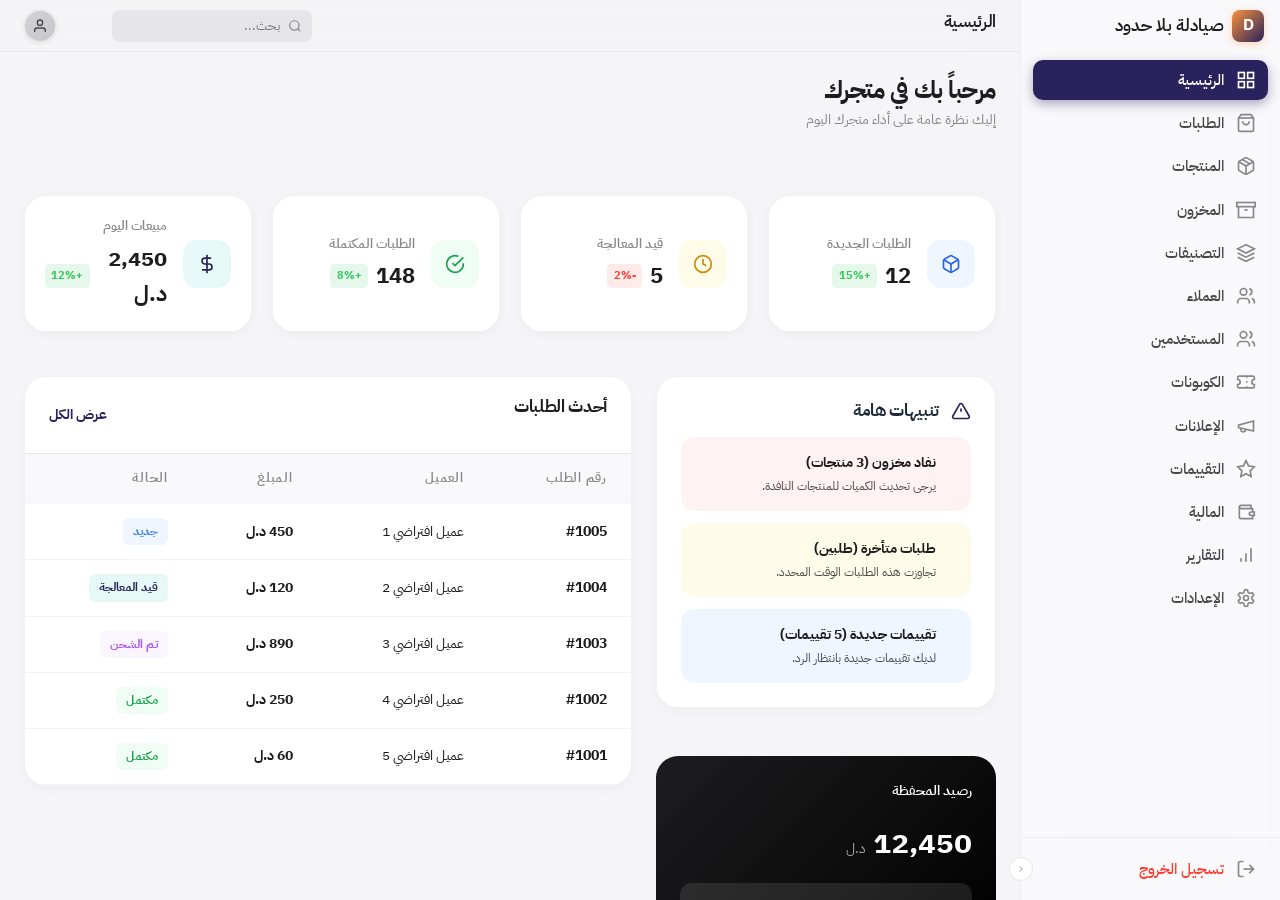
==== commit 162a3021: "ddss" ====
--- a/public/dashbord/index.html
+++ b/public/dashbord/index.html
@@ -3,7 +3,7 @@
 <head>
   <meta charset="utf-8" />
   <meta name="viewport" content="width=device-width, initial-scale=1" />
-  <title>دوشة | لوحة تحكم المتجر</title>
+  <title>صيادلة بلا حدود | لوحة التحكم</title>
   <link rel="preconnect" href="https://fonts.googleapis.com" />
   <link rel="preconnect" href="https://fonts.gstatic.com" crossorigin />
   <link href="https://fonts.googleapis.com/css2?family=IBM+Plex+Sans+Arabic:wght@400;500;600;700;900&display=swap" rel="stylesheet" />
@@ -17,7 +17,7 @@
     <aside class="sidebar" id="sidebar">
       <div class="sidebar-header">
         <div class="sidebar-logo">D</div>
-        <span class="sidebar-brand">Dawsha</span>
+        <span class="sidebar-brand">صيادلة بلا حدود</span>
       </div>
 
       <nav class="sidebar-nav">
@@ -41,10 +41,14 @@
           <svg viewBox="0 0 24 24" width="20" height="20" stroke="currentColor" stroke-width="2" fill="none"><polygon points="12 2 2 7 12 12 22 7 12 2"></polygon><polyline points="2 17 12 22 22 17"></polyline><polyline points="2 12 12 17 22 12"></polyline></svg>
           <span class="nav-label">التصنيفات</span>
         </a>
-        <a href="customers.html" class="nav-item" data-page="customers.html">
-          <svg viewBox="0 0 24 24" width="20" height="20" stroke="currentColor" stroke-width="2" fill="none"><path d="M16 21v-2a4 4 0 0 0-4-4H6a4 4 0 0 0-4 4v2"></path><circle cx="9" cy="7" r="4"></circle><path d="M22 21v-2a4 4 0 0 0-3-3.87"></path><path d="M16 3.13a4 4 0 0 1 0 7.75"></path></svg>
-          <span class="nav-label">العملاء</span>
-        </a>
+         <a href="customers.html" class="nav-item" data-page="customers.html">
+           <svg viewBox="0 0 24 24" width="20" height="20" stroke="currentColor" stroke-width="2" fill="none"><path d="M16 21v-2a4 4 0 0 0-4-4H6a4 4 0 0 0-4 4v2"></path><circle cx="9" cy="7" r="4"></circle><path d="M22 21v-2a4 4 0 0 0-3-3.87"></path><path d="M16 3.13a4 4 0 0 1 0 7.75"></path></svg>
+           <span class="nav-label">العملاء</span>
+         </a>
+         <a href="users.html" class="nav-item" data-page="users.html">
+           <svg viewBox="0 0 24 24" width="20" height="20" stroke="currentColor" stroke-width="2" fill="none"><path d="M16 21v-2a4 4 0 0 0-4-4H6a4 4 0 0 0-4 4v2"></path><circle cx="9" cy="7" r="4"></circle><path d="M22 21v-2a4 4 0 0 0-3-3.87"></path><path d="M16 3.13a4 4 0 0 1 0 7.75"></path></svg>
+           <span class="nav-label">المستخدمين</span>
+         </a>
         <a href="coupons.html" class="nav-item" data-page="coupons.html">
           <svg viewBox="0 0 24 24" width="20" height="20" stroke="currentColor" stroke-width="2" fill="none"><path d="M2 9a3 3 0 0 1 0 6v2a2 2 0 0 0 2 2h16a2 2 0 0 0 2-2v-2a3 3 0 0 1 0-6V7a2 2 0 0 0-2-2H4a2 2 0 0 0-2 2Z"></path><path d="M13 5v2"></path><path d="M13 17v2"></path><path d="M13 11v2"></path></svg>
           <span class="nav-label">الكوبونات</span>
--- a/public/dashbord/style.css
+++ b/public/dashbord/style.css
@@ -4,3387 +4,4087 @@
    RTL-first (Arabic), IBM Plex Sans Arabic.
    ========================================================================== */
 
+
 /* --------------------------------------------------------------------------
    CSS Variables — Brand Tokens
    -------------------------------------------------------------------------- */
+
 :root {
-  --bg: #F5F5F7;
-  --surface: #FFFFFF;
-  --text: #1D1D1F;
-  --muted: #86868B;
-  --sub: #48484A;
-  --border: rgba(0, 0, 0, 0.05);
-  --border-gray: #E5E5EA;
-  --accent: #F97316;
-  --accent-h: #EA580C;
-  --accent-light: rgba(249, 115, 22, 0.10);
-  --green: #34C759;
-  --green-light: rgba(52, 199, 89, 0.12);
-  --red: #FF3B30;
-  --red-light: rgba(255, 59, 48, 0.10);
-  --blue: #007AFF;
-  --blue-light: rgba(0, 122, 255, 0.08);
-  --purple: #AF52DE;
-  --purple-light: rgba(175, 82, 222, 0.08);
-  --sidebar-w: 260px;
-  --sidebar-col: 70px;
-  --header-h: 52px;
-  --font: "IBM Plex Sans Arabic", -apple-system, BlinkMacSystemFont, "Segoe UI", sans-serif;
-}
+    --bg: #F5F5F7;
+    --surface: #FFFFFF;
+    --text: #1D1D1F;
+    --muted: #86868B;
+    --sub: #48484A;
+    --border: rgba(0, 0, 0, 0.05);
+    --border-gray: #E5E5EA;
+    --accent: #29225c;
+    --accent-h: #29225C;
+    --accent-light: #1cc6aa30;
+    --green: #34C759;
+    --green-light: rgba(52, 199, 89, 0.12);
+    --red: #FF3B30;
+    --red-light: rgba(255, 59, 48, 0.10);
+    --blue: #007AFF;
+    --blue-light: rgba(0, 122, 255, 0.08);
+    --purple: #AF52DE;
+    --purple-light: rgba(175, 82, 222, 0.08);
+    --sidebar-w: 260px;
+    --sidebar-col: 70px;
+    --header-h: 52px;
+    --font: "IBM Plex Sans Arabic", -apple-system, BlinkMacSystemFont, "Segoe UI", sans-serif;
+}
+
 
 /* --------------------------------------------------------------------------
    Reset
    -------------------------------------------------------------------------- */
+
 *,
 *::before,
 *::after {
-  box-sizing: border-box;
+    box-sizing: border-box;
 }
 
 html {
-  scroll-behavior: smooth;
+    scroll-behavior: smooth;
 }
 
 body {
-  margin: 0;
-  font-family: var(--font);
-  font-size: 15px;
-  line-height: 1.6;
-  color: var(--text);
-  background: var(--bg);
-  -webkit-font-smoothing: antialiased;
-  direction: rtl;
+    margin: 0;
+    font-family: var(--font);
+    font-size: 15px;
+    line-height: 1.6;
+    color: var(--text);
+    background: var(--bg);
+    -webkit-font-smoothing: antialiased;
+    direction: rtl;
 }
 
 a {
-  color: var(--accent);
-  text-decoration: none;
+    color: var(--accent);
+    text-decoration: none;
 }
 
 a:hover {
-  text-decoration: underline;
+    text-decoration: underline;
 }
 
 button {
-  cursor: pointer;
-  font-family: inherit;
+    cursor: pointer;
+    font-family: inherit;
 }
 
 img {
-  max-width: 100%;
-  height: auto;
-  display: block;
+    max-width: 100%;
+    height: auto;
+    display: block;
 }
 
 h1,
 h2,
 h3 {
-  letter-spacing: -0.02em;
-  margin: 0 0 0.4rem;
-  line-height: 1.2;
+    letter-spacing: -0.02em;
+    margin: 0 0 0.4rem;
+    line-height: 1.2;
 }
 
 p {
-  margin: 0 0 0.75rem;
-}
+    margin: 0 0 0.75rem;
+}
+
 
 /* --------------------------------------------------------------------------
    App Shell
    -------------------------------------------------------------------------- */
+
 .app {
-  display: flex;
-  height: 100vh;
-  overflow: hidden;
-}
+    display: flex;
+    height: 100vh;
+    overflow: hidden;
+}
+
 
 /* --------------------------------------------------------------------------
    Sidebar
    -------------------------------------------------------------------------- */
+
 .sidebar {
-  position: fixed;
-  top: 0;
-  right: 0;
-  bottom: 0;
-  width: var(--sidebar-w);
-  z-index: 50;
-  display: flex;
-  flex-direction: column;
-  background: rgba(251, 251, 253, 0.82);
-  backdrop-filter: blur(20px);
-  -webkit-backdrop-filter: blur(20px);
-  border-left: 1px solid var(--border);
-  transition: width 0.3s cubic-bezier(0.25, 1, 0.5, 1);
+    position: fixed;
+    top: 0;
+    right: 0;
+    bottom: 0;
+    width: var(--sidebar-w);
+    z-index: 50;
+    display: flex;
+    flex-direction: column;
+    background: rgba(251, 251, 253, 0.82);
+    backdrop-filter: blur(20px);
+    -webkit-backdrop-filter: blur(20px);
+    border-left: 1px solid var(--border);
+    transition: width 0.3s cubic-bezier(0.25, 1, 0.5, 1);
 }
 
 .sidebar.collapsed {
-  width: var(--sidebar-col);
-}
+    width: var(--sidebar-col);
+}
+
 
 /* Sidebar header */
+
 .sidebar-header {
-  height: var(--header-h);
-  display: flex;
-  align-items: center;
-  padding: 0 1rem;
-  gap: 0.5rem;
-  flex-shrink: 0;
+    height: var(--header-h);
+    display: flex;
+    align-items: center;
+    padding: 0 1rem;
+    gap: 0.5rem;
+    flex-shrink: 0;
 }
 
 .sidebar-logo {
-  width: 32px;
-  height: 32px;
-  background: linear-gradient(135deg, #fb923c, #ea580c);
-  border-radius: 8px;
-  display: grid;
-  place-items: center;
-  color: #fff;
-  font-weight: 700;
-  font-size: 1rem;
-  flex-shrink: 0;
-  box-shadow: 0 2px 8px rgba(249, 115, 22, 0.3);
+    width: 32px;
+    height: 32px;
+    background: linear-gradient(135deg, #fb923c, #29225C);
+    border-radius: 8px;
+    display: grid;
+    place-items: center;
+    color: #fff;
+    font-weight: 700;
+    font-size: 1rem;
+    flex-shrink: 0;
+    box-shadow: 0 2px 8px rgba(249, 115, 22, 0.3);
 }
 
 .sidebar-brand {
-  font-size: 1.05rem;
-  font-weight: 600;
-  white-space: nowrap;
-  overflow: hidden;
-  transition: opacity 0.2s;
+    font-size: 1.05rem;
+    font-weight: 600;
+    white-space: nowrap;
+    overflow: hidden;
+    transition: opacity 0.2s;
 }
 
 .sidebar.collapsed .sidebar-brand {
-  opacity: 0;
-  width: 0;
-  pointer-events: none;
-}
+    opacity: 0;
+    width: 0;
+    pointer-events: none;
+}
+
 
 /* Nav */
+
 .sidebar-nav {
-  flex: 1;
-  overflow-y: auto;
-  padding: 0.5rem 0.75rem;
-  display: flex;
-  flex-direction: column;
-  gap: 0.2rem;
+    flex: 1;
+    overflow-y: auto;
+    padding: 0.5rem 0.75rem;
+    display: flex;
+    flex-direction: column;
+    gap: 0.2rem;
 }
 
 .nav-item {
-  display: flex;
-  align-items: center;
-  gap: 0.75rem;
-  padding: 0.5rem 0.75rem;
-  border-radius: 10px;
-  border: none;
-  background: none;
-  font-size: 0.9375rem;
-  font-weight: 500;
-  color: var(--sub);
-  width: 100%;
-  text-align: right;
-  transition: background 0.12s, color 0.12s;
-  white-space: nowrap;
-  cursor: pointer;
+    display: flex;
+    align-items: center;
+    gap: 0.75rem;
+    padding: 0.5rem 0.75rem;
+    border-radius: 10px;
+    border: none;
+    background: none;
+    font-size: 0.9375rem;
+    font-weight: 500;
+    color: var(--sub);
+    width: 100%;
+    text-align: right;
+    transition: background 0.12s, color 0.12s;
+    white-space: nowrap;
+    cursor: pointer;
 }
 
 .nav-item:hover {
-  background: rgba(0, 0, 0, 0.05);
-  color: var(--text);
+    background: rgba(0, 0, 0, 0.05);
+    color: var(--text);
 }
 
 .nav-item.active {
-  background: var(--accent);
-  color: #fff;
-  box-shadow: 0 4px 12px rgba(249, 115, 22, 0.25);
+    background: var(--accent);
+    color: #fff;
+    box-shadow: 0 4px 12px rgba(41, 34, 92, 0.39);
 }
 
 .nav-item svg {
-  flex-shrink: 0;
-  width: 20px;
-  height: 20px;
-  color: var(--muted);
+    flex-shrink: 0;
+    width: 20px;
+    height: 20px;
+    color: var(--muted);
 }
 
 .nav-item:hover:not(.active) svg {
-  color: var(--text);
+    color: var(--text);
 }
 
 .nav-item.active svg {
-  color: #fff;
+    color: #fff;
 }
 
 .nav-label {
-  overflow: hidden;
-  transition: opacity 0.2s;
+    overflow: hidden;
+    transition: opacity 0.2s;
 }
 
 .sidebar.collapsed .nav-label {
-  opacity: 0;
-  width: 0;
-}
+    opacity: 0;
+    width: 0;
+}
+
 
 /* Sidebar footer */
+
 .sidebar-footer {
-  padding: 0.75rem;
-  border-top: 1px solid var(--border);
-  position: relative;
+    padding: 0.75rem;
+    border-top: 1px solid var(--border);
+    position: relative;
 }
 
 .sidebar-logout {
-  display: flex;
-  align-items: center;
-  gap: 0.75rem;
-  padding: 0.5rem 0.75rem;
-  border-radius: 10px;
-  border: none;
-  background: none;
-  font-size: 0.9375rem;
-  font-weight: 500;
-  color: var(--red);
-  width: 100%;
-  text-align: right;
-  transition: background 0.12s;
+    display: flex;
+    align-items: center;
+    gap: 0.75rem;
+    padding: 0.5rem 0.75rem;
+    border-radius: 10px;
+    border: none;
+    background: none;
+    font-size: 0.9375rem;
+    font-weight: 500;
+    color: var(--red);
+    width: 100%;
+    text-align: right;
+    transition: background 0.12s;
 }
 
 .sidebar-logout:hover {
-  background: var(--red-light);
+    background: var(--red-light);
 }
 
 .sidebar-toggle {
-  position: absolute;
-  top: 50%;
-  left: -12px;
-  transform: translateY(-50%);
-  width: 24px;
-  height: 24px;
-  background: var(--surface);
-  border: 1px solid var(--border-gray);
-  border-radius: 50%;
-  display: flex;
-  align-items: center;
-  justify-content: center;
-  color: var(--muted);
-  z-index: 60;
-  cursor: pointer;
-  transition: color 0.12s;
+    position: absolute;
+    top: 50%;
+    left: -12px;
+    transform: translateY(-50%);
+    width: 24px;
+    height: 24px;
+    background: var(--surface);
+    border: 1px solid var(--border-gray);
+    border-radius: 50%;
+    display: flex;
+    align-items: center;
+    justify-content: center;
+    color: var(--muted);
+    z-index: 60;
+    cursor: pointer;
+    transition: color 0.12s;
 }
 
 .sidebar-toggle:hover {
-  color: var(--text);
+    color: var(--text);
 }
 
 .sidebar-toggle svg {
-  transition: transform 0.3s;
+    transition: transform 0.3s;
 }
 
 .sidebar.collapsed .sidebar-toggle svg {
-  transform: rotate(180deg);
-}
+    transform: rotate(180deg);
+}
+
 
 /* --------------------------------------------------------------------------
    Main area
    -------------------------------------------------------------------------- */
+
 .main {
-  flex: 1;
-  display: flex;
-  flex-direction: column;
-  margin-right: var(--sidebar-w);
-  height: 100vh;
-  transition: margin-right 0.3s cubic-bezier(0.25, 1, 0.5, 1);
-  overflow: hidden;
+    flex: 1;
+    display: flex;
+    flex-direction: column;
+    margin-right: var(--sidebar-w);
+    height: 100vh;
+    transition: margin-right 0.3s cubic-bezier(0.25, 1, 0.5, 1);
+    overflow: hidden;
 }
 
 .main.collapsed {
-  margin-right: var(--sidebar-col);
-}
+    margin-right: var(--sidebar-col);
+}
+
 
 /* --------------------------------------------------------------------------
    Top Toolbar
    -------------------------------------------------------------------------- */
+
 .toolbar {
-  height: var(--header-h);
-  display: flex;
-  align-items: center;
-  justify-content: space-between;
-  padding: 0 1.5rem;
-  background: rgba(245, 245, 247, 0.82);
-  backdrop-filter: blur(20px);
-  -webkit-backdrop-filter: blur(20px);
-  border-bottom: 1px solid var(--border);
-  flex-shrink: 0;
+    height: var(--header-h);
+    display: flex;
+    align-items: center;
+    justify-content: space-between;
+    padding: 0 1.5rem;
+    background: rgba(245, 245, 247, 0.82);
+    backdrop-filter: blur(20px);
+    -webkit-backdrop-filter: blur(20px);
+    border-bottom: 1px solid var(--border);
+    flex-shrink: 0;
 }
 
 .toolbar-title {
-  font-size: 1.0625rem;
-  font-weight: 600;
+    font-size: 1.0625rem;
+    font-weight: 600;
 }
 
 .toolbar-actions {
-  display: flex;
-  align-items: center;
-  gap: 0.75rem;
-}
+    display: flex;
+    align-items: center;
+    gap: 0.75rem;
+}
+
 
 /* Search in toolbar */
+
 .toolbar-search {
-  position: relative;
-  display: flex;
-  align-items: center;
+    position: relative;
+    display: flex;
+    align-items: center;
 }
 
 .toolbar-search svg {
-  position: absolute;
-  right: 0.6rem;
-  color: var(--muted);
-  pointer-events: none;
+    position: absolute;
+    right: 0.6rem;
+    color: var(--muted);
+    pointer-events: none;
 }
 
 .toolbar-search input {
-  width: 200px;
-  height: 32px;
-  padding: 0 2rem 0 0.75rem;
-  background: #E5E5EA;
-  border: none;
-  border-radius: 8px;
-  font-size: 0.8125rem;
-  font-family: var(--font);
-  color: var(--text);
-  outline: none;
-  transition: background 0.15s, box-shadow 0.15s;
+    width: 200px;
+    height: 32px;
+    padding: 0 2rem 0 0.75rem;
+    background: #E5E5EA;
+    border: none;
+    border-radius: 8px;
+    font-size: 0.8125rem;
+    font-family: var(--font);
+    color: var(--text);
+    outline: none;
+    transition: background 0.15s, box-shadow 0.15s;
 }
 
 .toolbar-search input:focus {
-  background: var(--surface);
-  box-shadow: 0 0 0 2px rgba(249, 115, 22, 0.3);
+    background: var(--surface);
+    box-shadow: 0 0 0 2px rgba(249, 115, 22, 0.3);
 }
 
 .toolbar-icon-btn {
-  width: 32px;
-  height: 32px;
-  display: flex;
-  align-items: center;
-  justify-content: center;
-  border: none;
-  background: none;
-  border-radius: 8px;
-  color: var(--text);
-  position: relative;
-  transition: background 0.12s;
+    width: 32px;
+    height: 32px;
+    display: flex;
+    align-items: center;
+    justify-content: center;
+    border: none;
+    background: none;
+    border-radius: 8px;
+    color: var(--text);
+    position: relative;
+    transition: background 0.12s;
 }
 
 .toolbar-icon-btn:hover {
-  background: rgba(0, 0, 0, 0.05);
+    background: rgba(0, 0, 0, 0.05);
 }
 
 .notif-dot {
-  position: absolute;
-  top: 6px;
-  right: 8px;
-  width: 8px;
-  height: 8px;
-  background: var(--red);
-  border-radius: 50%;
-  border: 1.5px solid var(--bg);
+    position: absolute;
+    top: 6px;
+    right: 8px;
+    width: 8px;
+    height: 8px;
+    background: var(--red);
+    border-radius: 50%;
+    border: 1.5px solid var(--bg);
 }
 
 .toolbar-avatar {
-  width: 32px;
-  height: 32px;
-  background: linear-gradient(135deg, #d1d1d6, #c7c7cc);
-  border-radius: 50%;
-  border: 1px solid rgba(255, 255, 255, 0.5);
-  box-shadow: 0 1px 4px rgba(0, 0, 0, 0.1);
-  display: flex;
-  align-items: center;
-  justify-content: center;
-  color: var(--sub);
-}
+    width: 32px;
+    height: 32px;
+    background: linear-gradient(135deg, #d1d1d6, #c7c7cc);
+    border-radius: 50%;
+    border: 1px solid rgba(255, 255, 255, 0.5);
+    box-shadow: 0 1px 4px rgba(0, 0, 0, 0.1);
+    display: flex;
+    align-items: center;
+    justify-content: center;
+    color: var(--sub);
+}
+
 
 /* --------------------------------------------------------------------------
    Page scroll area
    -------------------------------------------------------------------------- */
+
 .page-scroll {
-  flex: 1;
-  overflow-y: auto;
-  padding: 1.5rem;
+    flex: 1;
+    overflow-y: auto;
+    padding: 1.5rem;
 }
 
 .page-inner {
-  max-width: 1200px;
-  margin: 0 auto;
-  display: flex;
-  flex-direction: column;
-  gap: 1.25rem;
-}
+    max-width: 1200px;
+    margin: 0 auto;
+    display: flex;
+    flex-direction: column;
+    gap: 1.25rem;
+}
+
 
 /* --------------------------------------------------------------------------
    View switching (list / add / edit)
    -------------------------------------------------------------------------- */
+
 .view {
-  display: none;
+    display: none;
 }
 
 .view.active {
-  display: flex;
-  flex-direction: column;
-  gap: 1.25rem;
-}
+    display: flex;
+    flex-direction: column;
+    gap: 1.25rem;
+}
+
 
 /* --------------------------------------------------------------------------
    Page header row
    -------------------------------------------------------------------------- */
+
 .page-hdr {
-  display: flex;
-  flex-wrap: wrap;
-  justify-content: space-between;
-  align-items: flex-start;
-  gap: 1rem;
+    display: flex;
+    flex-wrap: wrap;
+    justify-content: space-between;
+    align-items: flex-start;
+    gap: 1rem;
 }
 
 .page-hdr h1 {
-  font-size: clamp(1.6rem, 3vw, 2rem);
-  font-weight: 900;
-  margin-bottom: 0.25rem;
+    font-size: clamp(1.6rem, 3vw, 2rem);
+    font-weight: 900;
+    margin-bottom: 0.25rem;
 }
 
 .page-hdr p {
-  color: var(--muted);
-  font-weight: 500;
-  font-size: 1rem;
-  margin: 0;
+    color: var(--muted);
+    font-weight: 500;
+    font-size: 1rem;
+    margin: 0;
 }
 
 .page-hdr-back {
-  display: flex;
-  align-items: center;
-  gap: 1rem;
-}
+    display: flex;
+    align-items: center;
+    gap: 1rem;
+}
+
 
 /* --------------------------------------------------------------------------
    Buttons
    -------------------------------------------------------------------------- */
+
 .btn {
-  display: inline-flex;
-  align-items: center;
-  justify-content: center;
-  gap: 0.5rem;
-  padding: 0.65rem 1.25rem;
-  border-radius: 12px;
-  border: none;
-  font-family: var(--font);
-  font-size: 0.875rem;
-  font-weight: 700;
-  cursor: pointer;
-  white-space: nowrap;
-  transition: background 0.15s, transform 0.15s, box-shadow 0.15s;
+    display: inline-flex;
+    align-items: center;
+    justify-content: center;
+    gap: 0.5rem;
+    padding: 0.65rem 1.25rem;
+    border-radius: 12px;
+    border: none;
+    font-family: var(--font);
+    font-size: 0.875rem;
+    font-weight: 700;
+    cursor: pointer;
+    white-space: nowrap;
+    transition: background 0.15s, transform 0.15s, box-shadow 0.15s;
 }
 
 .btn:active {
-  transform: scale(0.96);
+    transform: scale(0.96);
 }
 
 .btn-orange {
-  background: var(--accent);
-  color: #fff;
-  border-radius: 20px;
-  padding: 1rem 2rem;
-  font-size: 0.9375rem;
-  font-weight: 900;
-  box-shadow: 0 8px 24px rgba(249, 115, 22, 0.2);
+    background: var(--accent);
+    color: #fff;
+    border-radius: 20px;
+    padding: 1rem 2rem;
+    font-size: 0.9375rem;
+    font-weight: 900;
+    box-shadow: 0 8px 24px rgba(61, 206, 182, 0.17);
 }
 
 .btn-orange:hover {
-  background: var(--accent-h);
-  transform: translateY(-2px);
+    background: var(--accent-h);
+    transform: translateY(-2px);
 }
 
 .btn-ghost {
-  background: var(--surface);
-  color: var(--sub);
-  border: 1px solid var(--border-gray);
+    background: var(--surface);
+    color: var(--sub);
+    border: 1px solid var(--border-gray);
 }
 
 .btn-ghost:hover {
-  background: var(--bg);
+    background: var(--bg);
 }
 
 .btn-save {
-  background: var(--accent);
-  color: #fff;
-  border-radius: 12px;
-  padding: 0.75rem 2rem;
-  font-weight: 900;
-  box-shadow: 0 6px 20px rgba(249, 115, 22, 0.25);
+    background: var(--accent);
+    color: #fff;
+    border-radius: 12px;
+    padding: 0.75rem 2rem;
+    font-weight: 900;
+    box-shadow: 0 6px 20px rgba(249, 115, 22, 0.25);
 }
 
 .btn-save:hover {
-  background: var(--accent-h);
-  transform: translateY(-1px);
+    background: var(--accent-h);
+    transform: translateY(-1px);
 }
 
 .btn-cancel {
-  background: none;
-  border: none;
-  color: var(--muted);
-  font-weight: 700;
-  padding: 0.75rem 1.5rem;
-  border-radius: 12px;
+    background: none;
+    border: none;
+    color: var(--muted);
+    font-weight: 700;
+    padding: 0.75rem 1.5rem;
+    border-radius: 12px;
 }
 
 .btn-cancel:hover {
-  background: rgba(0, 0, 0, 0.05);
+    background: rgba(0, 0, 0, 0.05);
 }
 
 .btn-back {
-  padding: 0.75rem;
-  background: var(--surface);
-  border: 1px solid var(--border-gray);
-  border-radius: 16px;
-  color: var(--muted);
-  display: flex;
-  align-items: center;
-  justify-content: center;
-  transition: color 0.12s, border-color 0.12s;
+    padding: 0.75rem;
+    background: var(--surface);
+    border: 1px solid var(--border-gray);
+    border-radius: 16px;
+    color: var(--muted);
+    display: flex;
+    align-items: center;
+    justify-content: center;
+    transition: color 0.12s, border-color 0.12s;
 }
 
 .btn-back:hover {
-  color: var(--accent);
-  border-color: rgba(249, 115, 22, 0.3);
+    color: var(--accent);
+    border-color: rgba(249, 115, 22, 0.3);
 }
 
 .btn-dl {
-  background: var(--surface);
-  color: var(--text);
-  border: 1px solid var(--border-gray);
-  border-radius: 20px;
-  padding: 1rem 2rem;
-  font-size: 0.9375rem;
-  font-weight: 900;
+    background: var(--surface);
+    color: var(--text);
+    border: 1px solid var(--border-gray);
+    border-radius: 20px;
+    padding: 1rem 2rem;
+    font-size: 0.9375rem;
+    font-weight: 900;
 }
 
 .btn-dl:hover {
-  background: var(--bg);
-}
+    background: var(--bg);
+}
+
 
 /* --------------------------------------------------------------------------
    Metric / Stat cards
    -------------------------------------------------------------------------- */
+
 .metrics-grid {
-  display: grid;
-  grid-template-columns: repeat(auto-fit, minmax(210px, 1fr));
-  gap: 1.25rem;
+    display: grid;
+    grid-template-columns: repeat(auto-fit, minmax(210px, 1fr));
+    gap: 1.25rem;
 }
 
 .metric-card {
-  background: var(--surface);
-  border-radius: 22px;
-  padding: 1.25rem;
-  border: 1px solid var(--border);
-  box-shadow: 0 2px 12px rgba(0, 0, 0, 0.04);
-  transition: box-shadow 0.2s;
+    background: var(--surface);
+    border-radius: 22px;
+    padding: 1.25rem;
+    border: 1px solid var(--border);
+    box-shadow: 0 2px 12px rgba(0, 0, 0, 0.04);
+    transition: box-shadow 0.2s;
 }
 
 .metric-card:hover {
-  box-shadow: 0 4px 16px rgba(0, 0, 0, 0.08);
+    box-shadow: 0 4px 16px rgba(0, 0, 0, 0.08);
 }
 
 .metric-card-top {
-  display: flex;
-  justify-content: space-between;
-  align-items: flex-start;
-  margin-bottom: 0.75rem;
+    display: flex;
+    justify-content: space-between;
+    align-items: flex-start;
+    margin-bottom: 0.75rem;
 }
 
 .metric-card-label {
-  font-size: 0.8125rem;
-  font-weight: 600;
-  color: var(--muted);
+    font-size: 0.8125rem;
+    font-weight: 600;
+    color: var(--muted);
 }
 
 .metric-icon {
-  width: 32px;
-  height: 32px;
-  border-radius: 50%;
-  display: flex;
-  align-items: center;
-  justify-content: center;
-  transition: transform 0.2s;
+    width: 32px;
+    height: 32px;
+    border-radius: 50%;
+    display: flex;
+    align-items: center;
+    justify-content: center;
+    transition: transform 0.2s;
 }
 
 .metric-card:hover .metric-icon {
-  transform: scale(1.1);
+    transform: scale(1.1);
 }
 
 .icon-orange {
-  background: #fff7ed;
-  color: #f97316;
+    background: #1cc6aa1a;
+    color: #29225c;
 }
 
 .icon-blue {
-  background: #eff6ff;
-  color: #3b82f6;
+    background: #eff6ff;
+    color: #3b82f6;
 }
 
 .icon-purple {
-  background: #faf5ff;
-  color: #a855f7;
+    background: #faf5ff;
+    color: #a855f7;
 }
 
 .icon-red {
-  background: #fff1f2;
-  color: #ef4444;
+    background: #fff1f2;
+    color: #ef4444;
 }
 
 .icon-green {
-  background: rgba(52, 199, 89, 0.1);
-  color: #16a34a;
+    background: rgba(52, 199, 89, 0.1);
+    color: #16a34a;
 }
 
 .metric-value {
-  font-size: 1.625rem;
-  font-weight: 600;
-  letter-spacing: -0.02em;
-  margin-bottom: 0.25rem;
+    font-size: 1.625rem;
+    font-weight: 600;
+    letter-spacing: -0.02em;
+    margin-bottom: 0.25rem;
 }
 
 .metric-trend {
-  display: flex;
-  align-items: center;
-  gap: 0.375rem;
-  font-size: 0.75rem;
+    display: flex;
+    align-items: center;
+    gap: 0.375rem;
+    font-size: 0.75rem;
 }
 
 .trend-up {
-  display: inline-flex;
-  align-items: center;
-  background: var(--green-light);
-  color: var(--green);
-  font-size: 0.6875rem;
-  font-weight: 700;
-  padding: 0.2rem 0.4rem;
-  border-radius: 4px;
+    display: inline-flex;
+    align-items: center;
+    background: var(--green-light);
+    color: var(--green);
+    font-size: 0.6875rem;
+    font-weight: 700;
+    padding: 0.2rem 0.4rem;
+    border-radius: 4px;
 }
 
 .trend-dn {
-  display: inline-flex;
-  align-items: center;
-  background: var(--red-light);
-  color: var(--red);
-  font-size: 0.6875rem;
-  font-weight: 700;
-  padding: 0.2rem 0.4rem;
-  border-radius: 4px;
-}
+    display: inline-flex;
+    align-items: center;
+    background: var(--red-light);
+    color: var(--red);
+    font-size: 0.6875rem;
+    font-weight: 700;
+    padding: 0.2rem 0.4rem;
+    border-radius: 4px;
+}
+
 
 /* Small stat box (users, categories pages) */
+
 .stats-row {
-  display: grid;
-  grid-template-columns: repeat(auto-fit, minmax(180px, 1fr));
-  gap: 1.25rem;
+    display: grid;
+    grid-template-columns: repeat(auto-fit, minmax(180px, 1fr));
+    gap: 1.25rem;
 }
 
 .stat-box {
-  background: var(--surface);
-  border-radius: 28px;
-  padding: 1.25rem;
-  border: 1px solid var(--border);
-  box-shadow: 0 2px 8px rgba(0, 0, 0, 0.03);
-  display: flex;
-  align-items: center;
-  gap: 1rem;
-  transition: border-color 0.15s;
+    background: var(--surface);
+    border-radius: 28px;
+    padding: 1.25rem;
+    border: 1px solid var(--border);
+    box-shadow: 0 2px 8px rgba(0, 0, 0, 0.03);
+    display: flex;
+    align-items: center;
+    gap: 1rem;
+    transition: border-color 0.15s;
 }
 
 .stat-box:hover {
-  border-color: rgba(249, 115, 22, 0.25);
+    border-color: rgba(249, 115, 22, 0.25);
 }
 
 .stat-box-icon {
-  width: 52px;
-  height: 52px;
-  border-radius: 16px;
-  display: flex;
-  align-items: center;
-  justify-content: center;
-  flex-shrink: 0;
+    width: 52px;
+    height: 52px;
+    border-radius: 16px;
+    display: flex;
+    align-items: center;
+    justify-content: center;
+    flex-shrink: 0;
 }
 
 .stat-box-icon.orange {
-  background: #fff7ed;
-  color: var(--accent);
+    background: #1cc6aa1a;
+    color: var(--accent);
 }
 
 .stat-box-icon.green {
-  background: rgba(52, 199, 89, 0.1);
-  color: #16a34a;
+    background: rgba(52, 199, 89, 0.1);
+    color: #16a34a;
 }
 
 .stat-box-icon.blue {
-  background: var(--blue-light);
-  color: var(--blue);
+    background: var(--blue-light);
+    color: var(--blue);
 }
 
 .stat-box-icon.purple {
-  background: var(--purple-light);
-  color: var(--purple);
+    background: var(--purple-light);
+    color: var(--purple);
 }
 
 .stat-box-icon.red {
-  background: var(--red-light);
-  color: var(--red);
+    background: var(--red-light);
+    color: var(--red);
 }
 
 .stat-box-meta p:first-child {
-  font-size: 0.625rem;
-  font-weight: 900;
-  text-transform: uppercase;
-  letter-spacing: 0.08em;
-  color: var(--muted);
-  margin-bottom: 0.15rem;
+    font-size: 0.625rem;
+    font-weight: 900;
+    text-transform: uppercase;
+    letter-spacing: 0.08em;
+    color: var(--muted);
+    margin-bottom: 0.15rem;
 }
 
 .stat-box-meta p:last-child {
-  font-size: 1.375rem;
-  font-weight: 900;
-  letter-spacing: -0.02em;
-  color: var(--text);
-  margin: 0;
-}
+    font-size: 1.375rem;
+    font-weight: 900;
+    letter-spacing: -0.02em;
+    color: var(--text);
+    margin: 0;
+}
+
 
 /* --------------------------------------------------------------------------
    Charts section (CSS-only bar chart)
    -------------------------------------------------------------------------- */
+
 .charts-grid {
-  display: grid;
-  grid-template-columns: 1fr;
-  gap: 1.25rem;
+    display: grid;
+    grid-template-columns: 1fr;
+    gap: 1.25rem;
 }
 
 @media (min-width: 960px) {
-  .charts-grid {
-    grid-template-columns: 2fr 1fr;
-  }
+    .charts-grid {
+        grid-template-columns: 2fr 1fr;
+    }
 }
 
 .chart-card {
-  background: var(--surface);
-  border-radius: 24px;
-  padding: 1.5rem;
-  border: 1px solid var(--border);
-  box-shadow: 0 2px 12px rgba(0, 0, 0, 0.04);
+    background: var(--surface);
+    border-radius: 24px;
+    padding: 1.5rem;
+    border: 1px solid var(--border);
+    box-shadow: 0 2px 12px rgba(0, 0, 0, 0.04);
 }
 
 .chart-card-hdr {
-  display: flex;
-  justify-content: space-between;
-  align-items: center;
-  margin-bottom: 1.25rem;
+    display: flex;
+    justify-content: space-between;
+    align-items: center;
+    margin-bottom: 1.25rem;
 }
 
 .chart-card-title {
-  font-size: 1.0625rem;
-  font-weight: 600;
+    font-size: 1.0625rem;
+    font-weight: 600;
 }
 
 .chart-more {
-  background: none;
-  border: none;
-  border-radius: 50%;
-  padding: 0.375rem;
-  color: var(--muted);
-  transition: background 0.12s;
+    background: none;
+    border: none;
+    border-radius: 50%;
+    padding: 0.375rem;
+    color: var(--muted);
+    transition: background 0.12s;
 }
 
 .chart-more:hover {
-  background: var(--bg);
-}
+    background: var(--bg);
+}
+
 
 /* Bar chart */
+
 .bar-chart {
-  display: flex;
-  align-items: flex-end;
-  gap: 0.5rem;
-  height: 180px;
-  padding-top: 1rem;
+    display: flex;
+    align-items: flex-end;
+    gap: 0.5rem;
+    height: 180px;
+    padding-top: 1rem;
 }
 
 .bar {
-  flex: 1;
-  border-radius: 6px 6px 0 0;
-  background: linear-gradient(to top, var(--accent), #fb923c);
-  opacity: 0.85;
-  min-height: 8px;
-  transition: opacity 0.15s;
+    flex: 1;
+    border-radius: 6px 6px 0 0;
+    background: linear-gradient(to top, var(--accent), #fb923c);
+    opacity: 0.85;
+    min-height: 8px;
+    transition: opacity 0.15s;
 }
 
 .bar:hover {
-  opacity: 1;
+    opacity: 1;
 }
 
 .bar.dim {
-  background: #E5E5EA;
+    background: #E5E5EA;
 }
 
 .bar-labels {
-  display: flex;
-  gap: 0.5rem;
-  margin-top: 0.5rem;
+    display: flex;
+    gap: 0.5rem;
+    margin-top: 0.5rem;
 }
 
 .bar-label {
-  flex: 1;
-  text-align: center;
-  font-size: 0.6875rem;
-  color: var(--muted);
-}
+    flex: 1;
+    text-align: center;
+    font-size: 0.6875rem;
+    color: var(--muted);
+}
+
 
 /* Donut */
+
 .donut-wrap {
-  position: relative;
-  width: 150px;
-  height: 150px;
-  margin: 0 auto 1rem;
+    position: relative;
+    width: 150px;
+    height: 150px;
+    margin: 0 auto 1rem;
 }
 
 .donut-svg {
-  width: 100%;
-  height: 100%;
-  transform: rotate(-90deg);
+    width: 100%;
+    height: 100%;
+    transform: rotate(-90deg);
 }
 
 .donut-center {
-  position: absolute;
-  inset: 0;
-  display: flex;
-  flex-direction: column;
-  align-items: center;
-  justify-content: center;
+    position: absolute;
+    inset: 0;
+    display: flex;
+    flex-direction: column;
+    align-items: center;
+    justify-content: center;
 }
 
 .donut-center-val {
-  font-size: 1.75rem;
-  font-weight: 700;
+    font-size: 1.75rem;
+    font-weight: 700;
 }
 
 .donut-center-lbl {
-  font-size: 0.6875rem;
-  color: var(--muted);
-  margin-top: 0.1rem;
+    font-size: 0.6875rem;
+    color: var(--muted);
+    margin-top: 0.1rem;
 }
 
 .cat-legend {
-  display: flex;
-  flex-direction: column;
-  gap: 0.6rem;
+    display: flex;
+    flex-direction: column;
+    gap: 0.6rem;
 }
 
 .cat-legend-item {
-  display: flex;
-  justify-content: space-between;
-  align-items: center;
-  font-size: 0.8125rem;
+    display: flex;
+    justify-content: space-between;
+    align-items: center;
+    font-size: 0.8125rem;
 }
 
 .cat-dot {
-  display: inline-block;
-  width: 10px;
-  height: 10px;
-  border-radius: 50%;
-  margin-left: 0.5rem;
-}
+    display: inline-block;
+    width: 10px;
+    height: 10px;
+    border-radius: 50%;
+    margin-left: 0.5rem;
+}
+
 
 /* --------------------------------------------------------------------------
    Table card
    -------------------------------------------------------------------------- */
+
 .table-card {
-  background: var(--surface);
-  border-radius: 32px;
-  border: 1px solid var(--border);
-  box-shadow: 0 4px 20px rgba(0, 0, 0, 0.02);
-  overflow: hidden;
+    background: var(--surface);
+    border-radius: 32px;
+    border: 1px solid var(--border);
+    box-shadow: 0 4px 20px rgba(0, 0, 0, 0.02);
+    overflow: hidden;
 }
 
 .table-card-hdr {
-  display: flex;
-  justify-content: space-between;
-  align-items: center;
-  padding: 1.25rem 1.5rem;
-  border-bottom: 1px solid var(--bg);
+    display: flex;
+    justify-content: space-between;
+    align-items: center;
+    padding: 1.25rem 1.5rem;
+    border-bottom: 1px solid var(--bg);
 }
 
 .table-card-title {
-  font-size: 1.0625rem;
-  font-weight: 600;
+    font-size: 1.0625rem;
+    font-weight: 600;
 }
 
 .table-card-link {
-  font-size: 0.8125rem;
-  color: var(--accent);
-  font-weight: 700;
-  border: none;
-  background: none;
-  padding: 0.35rem 0.75rem;
-  border-radius: 8px;
-  transition: background 0.12s;
+    font-size: 0.8125rem;
+    color: var(--accent);
+    font-weight: 700;
+    border: none;
+    background: none;
+    padding: 0.35rem 0.75rem;
+    border-radius: 8px;
+    transition: background 0.12s;
 }
 
 .table-card-link:hover {
-  background: var(--accent-light);
+    background: var(--accent-light);
 }
 
 .table-toolbar {
-  display: flex;
-  flex-wrap: wrap;
-  gap: 1rem;
-  align-items: center;
-  padding: 1.25rem 1.5rem;
-  border-bottom: 1px solid #f5f5f7;
-  background: rgba(249, 250, 251, 0.5);
+    display: flex;
+    flex-wrap: wrap;
+    gap: 1rem;
+    align-items: center;
+    padding: 1.25rem 1.5rem;
+    border-bottom: 1px solid #f5f5f7;
+    background: rgba(249, 250, 251, 0.5);
 }
 
 .search-wrap {
-  position: relative;
-  flex: 1;
-  min-width: 200px;
-  max-width: 380px;
+    position: relative;
+    flex: 1;
+    min-width: 200px;
+    max-width: 380px;
 }
 
 .search-wrap svg {
-  position: absolute;
-  right: 1rem;
-  top: 50%;
-  transform: translateY(-50%);
-  color: var(--muted);
-  pointer-events: none;
-  transition: color 0.12s;
+    position: absolute;
+    right: 1rem;
+    top: 50%;
+    transform: translateY(-50%);
+    color: var(--muted);
+    pointer-events: none;
+    transition: color 0.12s;
 }
 
 .search-wrap:focus-within svg {
-  color: var(--accent);
+    color: var(--accent);
 }
 
 .search-wrap input {
-  width: 100%;
-  padding: 0.75rem 3rem 0.75rem 1.5rem;
-  background: var(--surface);
-  border: 1px solid var(--border-gray);
-  border-radius: 16px;
-  font-size: 0.875rem;
-  font-family: var(--font);
-  font-weight: 700;
-  color: var(--text);
-  outline: none;
-  transition: border-color 0.15s, box-shadow 0.15s;
+    width: 100%;
+    padding: 0.75rem 3rem 0.75rem 1.5rem;
+    background: var(--surface);
+    border: 1px solid var(--border-gray);
+    border-radius: 16px;
+    font-size: 0.875rem;
+    font-family: var(--font);
+    font-weight: 700;
+    color: var(--text);
+    outline: none;
+    transition: border-color 0.15s, box-shadow 0.15s;
 }
 
 .search-wrap input:focus {
-  border-color: var(--accent);
-  box-shadow: 0 0 0 4px var(--accent-light);
+    border-color: var(--accent);
+    box-shadow: 0 0 0 4px var(--accent-light);
 }
 
 .filter-btn {
-  display: inline-flex;
-  align-items: center;
-  gap: 0.5rem;
-  padding: 0.75rem 1.25rem;
-  background: var(--surface);
-  border: 1px solid var(--border-gray);
-  border-radius: 16px;
-  font-size: 0.875rem;
-  font-weight: 700;
-  color: var(--muted);
-  transition: color 0.12s, border-color 0.12s;
+    display: inline-flex;
+    align-items: center;
+    gap: 0.5rem;
+    padding: 0.75rem 1.25rem;
+    background: var(--surface);
+    border: 1px solid var(--border-gray);
+    border-radius: 16px;
+    font-size: 0.875rem;
+    font-weight: 700;
+    color: var(--muted);
+    transition: color 0.12s, border-color 0.12s;
 }
 
 .filter-btn:hover {
-  color: var(--accent);
-  border-color: rgba(249, 115, 22, 0.3);
-}
+    color: var(--accent);
+    border-color: rgba(249, 115, 22, 0.3);
+}
+
 
 /* Tab pills */
+
 .tab-pills {
-  display: flex;
-  align-items: center;
-  padding: 0.375rem;
-  background: rgba(0, 0, 0, 0.06);
-  border-radius: 12px;
-  gap: 0.25rem;
-  flex-wrap: wrap;
+    display: flex;
+    align-items: center;
+    padding: 0.375rem;
+    background: rgba(0, 0, 0, 0.06);
+    border-radius: 12px;
+    gap: 0.25rem;
+    flex-wrap: wrap;
 }
 
 .tab-pill {
-  padding: 0.4rem 1rem;
-  border-radius: 8px;
-  border: none;
-  background: none;
-  font-size: 0.75rem;
-  font-weight: 700;
-  font-family: var(--font);
-  color: var(--muted);
-  cursor: pointer;
-  white-space: nowrap;
-  transition: background 0.12s, color 0.12s;
+    padding: 0.4rem 1rem;
+    border-radius: 8px;
+    border: none;
+    background: none;
+    font-size: 0.75rem;
+    font-weight: 700;
+    font-family: var(--font);
+    color: var(--muted);
+    cursor: pointer;
+    white-space: nowrap;
+    transition: background 0.12s, color 0.12s;
 }
 
 .tab-pill:hover {
-  background: rgba(255, 255, 255, 0.5);
-  color: var(--text);
+    background: rgba(255, 255, 255, 0.5);
+    color: var(--text);
 }
 
 .tab-pill.active {
-  background: var(--surface);
-  color: var(--text);
-  box-shadow: 0 1px 4px rgba(0, 0, 0, 0.06);
-}
+    background: var(--surface);
+    color: var(--text);
+    box-shadow: 0 1px 4px rgba(0, 0, 0, 0.06);
+}
+
 
 /* Data table */
+
 .data-table {
-  width: 100%;
-  border-collapse: collapse;
-  text-align: right;
-  font-size: 0.875rem;
+    width: 100%;
+    border-collapse: collapse;
+    text-align: right;
+    font-size: 0.875rem;
 }
 
 .data-table thead tr {
-  border-bottom: 1px solid #f5f5f7;
-  background: rgba(249, 250, 251, 0.5);
+    border-bottom: 1px solid #f5f5f7;
+    background: rgba(249, 250, 251, 0.5);
 }
 
 .data-table th {
-  padding: 1rem 1.5rem;
-  font-size: 0.6875rem;
-  font-weight: 900;
-  text-transform: uppercase;
-  letter-spacing: 0.06em;
-  color: var(--muted);
-  white-space: nowrap;
+    padding: 1rem 1.5rem;
+    font-size: 0.6875rem;
+    font-weight: 900;
+    text-transform: uppercase;
+    letter-spacing: 0.06em;
+    color: var(--muted);
+    white-space: nowrap;
 }
 
 .data-table th.tc {
-  text-align: center;
+    text-align: center;
 }
 
 .data-table th.tl {
-  text-align: left;
+    text-align: left;
 }
 
 .data-table tbody tr {
-  border-bottom: 1px solid #f9f9f9;
-  cursor: pointer;
-  transition: background 0.12s;
+    border-bottom: 1px solid #f9f9f9;
+    cursor: pointer;
+    transition: background 0.12s;
 }
 
 .data-table tbody tr:hover {
-  background: rgba(249, 115, 22, 0.04);
+    background: rgba(249, 115, 22, 0.04);
 }
 
 .data-table td {
-  padding: 1rem 1.5rem;
-  color: var(--text);
-  white-space: nowrap;
+    padding: 1rem 1.5rem;
+    color: var(--text);
+    white-space: nowrap;
 }
 
 .data-table td.tc {
-  text-align: center;
+    text-align: center;
 }
 
 .data-table td.tl {
-  text-align: left;
-}
+    text-align: left;
+}
+
 
 /* Name cell */
+
 .cell-name {
-  display: flex;
-  align-items: center;
-  gap: 1rem;
+    display: flex;
+    align-items: center;
+    gap: 1rem;
 }
 
 .cell-icon {
-  width: 40px;
-  height: 40px;
-  border-radius: 12px;
-  background: #fff7ed;
-  color: var(--accent);
-  display: flex;
-  align-items: center;
-  justify-content: center;
-  flex-shrink: 0;
-  transition: background 0.12s, color 0.12s;
+    width: 40px;
+    height: 40px;
+    border-radius: 12px;
+    background: #1cc6aa1a;
+    color: var(--accent);
+    display: flex;
+    align-items: center;
+    justify-content: center;
+    flex-shrink: 0;
+    transition: background 0.12s, color 0.12s;
 }
 
 .data-table tbody tr:hover .cell-icon {
-  background: var(--accent);
-  color: #fff;
+    background: var(--accent);
+    color: #fff;
 }
 
 .cell-name strong {
-  font-weight: 900;
-  transition: color 0.12s;
+    font-weight: 900;
+    transition: color 0.12s;
 }
 
 .data-table tbody tr:hover .cell-name strong {
-  color: var(--accent);
+    color: var(--accent);
 }
 
 .cell-name small {
-  font-size: 0.6875rem;
-  color: var(--muted);
-  font-weight: 700;
-  text-transform: uppercase;
-  display: block;
-}
+    font-size: 0.6875rem;
+    color: var(--muted);
+    font-weight: 700;
+    text-transform: uppercase;
+    display: block;
+}
+
 
 /* User avatar cell */
+
 .user-cell {
-  display: flex;
-  align-items: center;
-  gap: 1rem;
+    display: flex;
+    align-items: center;
+    gap: 1rem;
 }
 
 .user-avatar-wrap {
-  position: relative;
+    position: relative;
 }
 
 .user-avatar {
-  width: 44px;
-  height: 44px;
-  border-radius: 50%;
-  border: 2px solid var(--surface);
-  box-shadow: 0 1px 4px rgba(0, 0, 0, 0.08);
-  object-fit: cover;
-  background: var(--bg);
-  transition: transform 0.15s;
+    width: 44px;
+    height: 44px;
+    border-radius: 50%;
+    border: 2px solid var(--surface);
+    box-shadow: 0 1px 4px rgba(0, 0, 0, 0.08);
+    object-fit: cover;
+    background: var(--bg);
+    transition: transform 0.15s;
 }
 
 .data-table tbody tr:hover .user-avatar {
-  transform: scale(1.06);
+    transform: scale(1.06);
 }
 
 .status-dot {
-  position: absolute;
-  bottom: 0;
-  right: 0;
-  width: 12px;
-  height: 12px;
-  border-radius: 50%;
-  border: 2px solid var(--surface);
+    position: absolute;
+    bottom: 0;
+    right: 0;
+    width: 12px;
+    height: 12px;
+    border-radius: 50%;
+    border: 2px solid var(--surface);
 }
 
 .status-dot.active-dot {
-  background: var(--green);
+    background: var(--green);
 }
 
 .status-dot.inactive-dot {
-  background: #d1d5db;
-}
+    background: #d1d5db;
+}
+
 
 /* Badges */
+
 .badge {
-  display: inline-flex;
-  align-items: center;
-  gap: 0.375rem;
-  padding: 0.25rem 0.75rem;
-  border-radius: 999px;
-  font-size: 0.625rem;
-  font-weight: 900;
+    display: inline-flex;
+    align-items: center;
+    gap: 0.375rem;
+    padding: 0.25rem 0.75rem;
+    border-radius: 999px;
+    font-size: 0.625rem;
+    font-weight: 900;
 }
 
 .badge-green {
-  background: rgba(52, 199, 89, 0.12);
-  color: #16a34a;
+    background: rgba(52, 199, 89, 0.12);
+    color: #16a34a;
 }
 
 .badge-red {
-  background: var(--red-light);
-  color: #dc2626;
+    background: var(--red-light);
+    color: #dc2626;
 }
 
 .badge-yellow {
-  background: rgba(234, 179, 8, 0.12);
-  color: #854d0e;
+    background: rgba(234, 179, 8, 0.12);
+    color: #854d0e;
 }
 
 .badge-gray {
-  background: #f3f4f6;
-  color: #4b5563;
+    background: #f3f4f6;
+    color: #4b5563;
 }
 
 .badge-blue {
-  background: var(--blue-light);
-  color: var(--blue);
+    background: var(--blue-light);
+    color: var(--blue);
 }
 
 .badge-purple {
-  background: var(--purple-light);
-  color: #7e22ce;
+    background: var(--purple-light);
+    color: #7e22ce;
 }
 
 .badge-orange {
-  background: var(--accent-light);
-  color: var(--accent-h);
-}
+    background: var(--accent-light);
+    color: var(--accent-h);
+}
+
 
 /* Role / status badges (users page) */
+
 .role-admin {
-  background: rgba(175, 82, 222, 0.12);
-  color: #7e22ce;
+    background: rgba(175, 82, 222, 0.12);
+    color: #7e22ce;
 }
 
 .role-store {
-  background: var(--blue-light);
-  color: #1d4ed8;
+    background: var(--blue-light);
+    color: #1d4ed8;
 }
 
 .role-rep {
-  background: var(--accent-light);
-  color: var(--accent-h);
+    background: var(--accent-light);
+    color: var(--accent-h);
 }
 
 .role-cust {
-  background: #f3f4f6;
-  color: #4b5563;
-}
+    background: #f3f4f6;
+    color: #4b5563;
+}
+
 
 /* Region tag */
+
 .region-tag {
-  padding: 0.35rem 0.75rem;
-  background: #f9fafb;
-  border: 1px solid var(--border-gray);
-  border-radius: 12px;
-  font-size: 0.75rem;
-  font-weight: 900;
-  color: var(--sub);
-}
+    padding: 0.35rem 0.75rem;
+    background: #f9fafb;
+    border: 1px solid var(--border-gray);
+    border-radius: 12px;
+    font-size: 0.75rem;
+    font-weight: 900;
+    color: var(--sub);
+}
+
 
 /* Action icon buttons */
+
 .action-btns {
-  display: flex;
-  align-items: center;
-  justify-content: flex-end;
-  gap: 0.5rem;
+    display: flex;
+    align-items: center;
+    justify-content: flex-end;
+    gap: 0.5rem;
 }
 
 .icon-btn {
-  width: 38px;
-  height: 38px;
-  display: flex;
-  align-items: center;
-  justify-content: center;
-  border: none;
-  background: none;
-  border-radius: 12px;
-  color: var(--muted);
-  transition: color 0.12s, background 0.12s;
+    width: 38px;
+    height: 38px;
+    display: flex;
+    align-items: center;
+    justify-content: center;
+    border: none;
+    background: none;
+    border-radius: 12px;
+    color: var(--muted);
+    transition: color 0.12s, background 0.12s;
 }
 
 .icon-btn-edit:hover {
-  background: #fff7ed;
-  color: var(--accent);
+    background: #1cc6aa1a;
+    color: var(--accent);
 }
 
 .icon-btn-del:hover {
-  background: var(--red-light);
-  color: var(--red);
+    background: var(--red-light);
+    color: var(--red);
 }
 
 .icon-btn-blue:hover {
-  background: var(--blue-light);
-  color: var(--blue);
+    background: var(--blue-light);
+    color: var(--blue);
 }
 
 .icon-btn-eye:hover {
-  background: var(--blue-light);
-  color: var(--blue);
+    background: var(--blue-light);
+    color: var(--blue);
 }
 
 .icon-btn-print:hover {
-  background: var(--blue-light);
-  color: var(--blue);
-}
+    background: var(--blue-light);
+    color: var(--blue);
+}
+
 
 /* Table footer / pagination */
+
 .table-footer {
-  display: flex;
-  flex-wrap: wrap;
-  align-items: center;
-  justify-content: space-between;
-  gap: 1rem;
-  padding: 1.25rem 1.5rem;
-  background: rgba(249, 250, 251, 0.5);
-  border-top: 1px solid #f5f5f7;
-  font-size: 0.875rem;
-  font-weight: 700;
-  color: var(--muted);
+    display: flex;
+    flex-wrap: wrap;
+    align-items: center;
+    justify-content: space-between;
+    gap: 1rem;
+    padding: 1.25rem 1.5rem;
+    background: rgba(249, 250, 251, 0.5);
+    border-top: 1px solid #f5f5f7;
+    font-size: 0.875rem;
+    font-weight: 700;
+    color: var(--muted);
 }
 
 .pagination {
-  display: flex;
-  align-items: center;
-  gap: 0.5rem;
+    display: flex;
+    align-items: center;
+    gap: 0.5rem;
 }
 
 .page-btn {
-  display: inline-flex;
-  align-items: center;
-  gap: 0.4rem;
-  padding: 0.4rem 0.9rem;
-  background: var(--surface);
-  border: 1px solid var(--border-gray);
-  border-radius: 10px;
-  font-size: 0.8125rem;
-  font-weight: 900;
-  color: var(--muted);
-  transition: color 0.12s, border-color 0.12s;
+    display: inline-flex;
+    align-items: center;
+    gap: 0.4rem;
+    padding: 0.4rem 0.9rem;
+    background: var(--surface);
+    border: 1px solid var(--border-gray);
+    border-radius: 10px;
+    font-size: 0.8125rem;
+    font-weight: 900;
+    color: var(--muted);
+    transition: color 0.12s, border-color 0.12s;
 }
 
 .page-btn:hover {
-  color: var(--accent);
-  border-color: rgba(249, 115, 22, 0.3);
+    color: var(--accent);
+    border-color: rgba(249, 115, 22, 0.3);
 }
 
 .page-num {
-  width: 30px;
-  height: 30px;
-  display: flex;
-  align-items: center;
-  justify-content: center;
-  border-radius: 8px;
-  font-size: 0.75rem;
-  font-weight: 900;
-  border: none;
-  background: none;
-  cursor: pointer;
-  color: var(--muted);
-  transition: background 0.12s, color 0.12s;
+    width: 30px;
+    height: 30px;
+    display: flex;
+    align-items: center;
+    justify-content: center;
+    border-radius: 8px;
+    font-size: 0.75rem;
+    font-weight: 900;
+    border: none;
+    background: none;
+    cursor: pointer;
+    color: var(--muted);
+    transition: background 0.12s, color 0.12s;
 }
 
 .page-num:hover {
-  background: var(--bg);
+    background: var(--bg);
 }
 
 .page-num.active {
-  background: var(--accent);
-  color: #fff;
-  box-shadow: 0 2px 8px rgba(249, 115, 22, 0.3);
-}
+    background: var(--accent);
+    color: #fff;
+    box-shadow: 0 2px 8px rgba(249, 115, 22, 0.3);
+}
+
 
 /* --------------------------------------------------------------------------
    Form layout (add / edit views)
    -------------------------------------------------------------------------- */
+
 .form-layout {
-  display: grid;
-  grid-template-columns: 1fr;
-  gap: 2rem;
+    display: grid;
+    grid-template-columns: 1fr;
+    gap: 2rem;
 }
 
 @media (min-width: 900px) {
-  .form-layout {
-    grid-template-columns: 1fr 2fr;
-  }
+    .form-layout {
+        grid-template-columns: 1fr 2fr;
+    }
 }
 
 .form-preview {
-  background: var(--surface);
-  border-radius: 32px;
-  border: 1px solid var(--border);
-  box-shadow: 0 2px 8px rgba(0, 0, 0, 0.03);
-  padding: 2rem;
-  text-align: center;
+    background: var(--surface);
+    border-radius: 32px;
+    border: 1px solid var(--border);
+    box-shadow: 0 2px 8px rgba(0, 0, 0, 0.03);
+    padding: 2rem;
+    text-align: center;
 }
 
 .form-preview-icon {
-  width: 72px;
-  height: 72px;
-  background: #fff7ed;
-  border-radius: 24px;
-  display: flex;
-  align-items: center;
-  justify-content: center;
-  color: var(--accent);
-  margin: 0 auto 1rem;
+    width: 72px;
+    height: 72px;
+    background: #1cc6aa1a;
+    border-radius: 24px;
+    display: flex;
+    align-items: center;
+    justify-content: center;
+    color: var(--accent);
+    margin: 0 auto 1rem;
 }
 
 .form-preview h3 {
-  font-size: 1.25rem;
-  font-weight: 900;
-  margin-bottom: 0.25rem;
+    font-size: 1.25rem;
+    font-weight: 900;
+    margin-bottom: 0.25rem;
 }
 
 .form-preview p {
-  font-size: 0.875rem;
-  color: var(--muted);
-  font-weight: 700;
-  font-style: italic;
+    font-size: 0.875rem;
+    color: var(--muted);
+    font-weight: 700;
+    font-style: italic;
 }
 
 .preview-stats {
-  display: grid;
-  grid-template-columns: 1fr 1fr;
-  gap: 0.75rem;
-  margin-top: 1.25rem;
+    display: grid;
+    grid-template-columns: 1fr 1fr;
+    gap: 0.75rem;
+    margin-top: 1.25rem;
 }
 
 .preview-stat {
-  padding: 0.85rem;
-  background: var(--bg);
-  border-radius: 16px;
+    padding: 0.85rem;
+    background: var(--bg);
+    border-radius: 16px;
 }
 
 .preview-stat.orange {
-  background: #fff7ed;
+    background: #1cc6aa1a;
 }
 
 .preview-stat p:first-child {
-  font-size: 0.625rem;
-  font-weight: 900;
-  color: var(--muted);
-  text-transform: uppercase;
-  margin-bottom: 0.2rem;
+    font-size: 0.625rem;
+    font-weight: 900;
+    color: var(--muted);
+    text-transform: uppercase;
+    margin-bottom: 0.2rem;
 }
 
 .preview-stat.orange p:first-child {
-  color: var(--accent);
+    color: var(--accent);
 }
 
 .preview-stat p:last-child {
-  font-size: 1.125rem;
-  font-weight: 900;
-  margin: 0;
+    font-size: 1.125rem;
+    font-weight: 900;
+    margin: 0;
 }
 
 .preview-stat.orange p:last-child {
-  color: var(--accent);
+    color: var(--accent);
 }
 
 .form-section {
-  background: var(--surface);
-  border-radius: 32px;
-  border: 1px solid var(--border);
-  box-shadow: 0 2px 8px rgba(0, 0, 0, 0.03);
-  padding: 2rem;
+    background: var(--surface);
+    border-radius: 32px;
+    border: 1px solid var(--border);
+    box-shadow: 0 2px 8px rgba(0, 0, 0, 0.03);
+    padding: 2rem;
 }
 
 .form-section+.form-section {
-  margin-top: 1.25rem;
+    margin-top: 1.25rem;
 }
 
 .form-section-hdr {
-  display: flex;
-  align-items: center;
-  gap: 0.75rem;
-  padding-bottom: 1rem;
-  margin-bottom: 1.5rem;
-  border-bottom: 1px solid #f5f5f7;
+    display: flex;
+    align-items: center;
+    gap: 0.75rem;
+    padding-bottom: 1rem;
+    margin-bottom: 1.5rem;
+    border-bottom: 1px solid #f5f5f7;
 }
 
 .form-section-hdr-icon {
-  padding: 0.5rem;
-  background: #fff7ed;
-  color: var(--accent);
-  border-radius: 8px;
-  display: flex;
-  align-items: center;
-  justify-content: center;
+    padding: 0.5rem;
+    background: #1cc6aa1a;
+    color: var(--accent);
+    border-radius: 8px;
+    display: flex;
+    align-items: center;
+    justify-content: center;
 }
 
 .form-section-hdr h3 {
-  margin: 0;
-  font-size: 1rem;
-  font-weight: 900;
+    margin: 0;
+    font-size: 1rem;
+    font-weight: 900;
 }
 
 .field-grid {
-  display: grid;
-  grid-template-columns: 1fr;
-  gap: 1.25rem;
+    display: grid;
+    grid-template-columns: 1fr;
+    gap: 1.25rem;
 }
 
 @media (min-width: 640px) {
-  .field-grid {
-    grid-template-columns: 1fr 1fr;
-  }
+    .field-grid {
+        grid-template-columns: 1fr 1fr;
+    }
 }
 
 .field-group {
-  display: flex;
-  flex-direction: column;
-  gap: 0.4rem;
+    display: flex;
+    flex-direction: column;
+    gap: 0.4rem;
 }
 
 .field-group label {
-  font-size: 0.8125rem;
-  font-weight: 700;
-  color: var(--sub);
+    font-size: 0.8125rem;
+    font-weight: 700;
+    color: var(--sub);
 }
 
 .field-input {
-  width: 100%;
-  padding: 0.9rem 1.25rem;
-  background: var(--bg);
-  border: 1px solid transparent;
-  border-radius: 16px;
-  font-size: 0.9375rem;
-  font-family: var(--font);
-  font-weight: 700;
-  color: var(--text);
-  outline: none;
-  transition: background 0.15s, border-color 0.15s, box-shadow 0.15s;
-  appearance: none;
+    width: 100%;
+    padding: 0.9rem 1.25rem;
+    background: var(--bg);
+    border: 1px solid transparent;
+    border-radius: 16px;
+    font-size: 0.9375rem;
+    font-family: var(--font);
+    font-weight: 700;
+    color: var(--text);
+    outline: none;
+    transition: background 0.15s, border-color 0.15s, box-shadow 0.15s;
+    appearance: none;
 }
 
 .field-input:focus {
-  background: var(--surface);
-  border-color: var(--accent);
-  box-shadow: 0 0 0 4px var(--accent-light);
+    background: var(--surface);
+    border-color: var(--accent);
+    box-shadow: 0 0 0 4px var(--accent-light);
 }
 
 textarea.field-input {
-  resize: vertical;
-  min-height: 100px;
-}
+    resize: vertical;
+    min-height: 100px;
+}
+
 
 /* Alert notice (users form) */
+
 .form-alert {
-  display: flex;
-  align-items: flex-start;
-  gap: 0.75rem;
-  padding: 1rem;
-  background: #fff7ed;
-  border: 1px solid #fed7aa;
-  border-radius: 12px;
-  margin-top: 1rem;
+    display: flex;
+    align-items: flex-start;
+    gap: 0.75rem;
+    padding: 1rem;
+    background: #1cc6aa1a;
+    border: 1px solid #fed7aa;
+    border-radius: 12px;
+    margin-top: 1rem;
 }
 
 .form-alert svg {
-  color: var(--accent);
-  flex-shrink: 0;
-  margin-top: 0.1rem;
+    color: var(--accent);
+    flex-shrink: 0;
+    margin-top: 0.1rem;
 }
 
 .form-alert p:first-child {
-  font-weight: 700;
-  margin-bottom: 0.2rem;
-  font-size: 0.875rem;
+    font-weight: 700;
+    margin-bottom: 0.2rem;
+    font-size: 0.875rem;
 }
 
 .form-alert p:last-child {
-  font-size: 0.75rem;
-  color: var(--sub);
-  margin: 0;
-}
+    font-size: 0.75rem;
+    color: var(--sub);
+    margin: 0;
+}
+
 
 /* Toggle switch */
+
 .toggle-row {
-  display: flex;
-  justify-content: space-between;
-  align-items: center;
-  padding: 1rem;
-  background: rgba(249, 115, 22, 0.04);
-  border: 1px solid #fed7aa;
-  border-radius: 20px;
-  gap: 1rem;
+    display: flex;
+    justify-content: space-between;
+    align-items: center;
+    padding: 1rem;
+    background: rgba(249, 115, 22, 0.04);
+    border: 1px solid #fed7aa;
+    border-radius: 20px;
+    gap: 1rem;
 }
 
 .toggle-row-text p:first-child {
-  font-weight: 900;
-  font-size: 0.875rem;
-  color: #431407;
-  margin-bottom: 0.2rem;
+    font-weight: 900;
+    font-size: 0.875rem;
+    color: #431407;
+    margin-bottom: 0.2rem;
 }
 
 .toggle-row-text p:last-child {
-  font-size: 0.6875rem;
-  color: rgba(154, 52, 18, 0.7);
-  font-weight: 700;
-  margin: 0;
+    font-size: 0.6875rem;
+    color: rgba(154, 52, 18, 0.7);
+    font-weight: 700;
+    margin: 0;
 }
 
 .toggle-switch {
-  width: 52px;
-  height: 30px;
-  background: var(--accent);
-  border-radius: 999px;
-  position: relative;
-  cursor: pointer;
-  flex-shrink: 0;
+    width: 52px;
+    height: 30px;
+    background: var(--accent);
+    border-radius: 999px;
+    position: relative;
+    cursor: pointer;
+    flex-shrink: 0;
 }
 
 .toggle-knob {
-  position: absolute;
-  right: 3px;
-  top: 3px;
-  width: 24px;
-  height: 24px;
-  background: #fff;
-  border-radius: 50%;
-  box-shadow: 0 2px 4px rgba(0, 0, 0, 0.15);
-}
+    position: absolute;
+    right: 3px;
+    top: 3px;
+    width: 24px;
+    height: 24px;
+    background: #fff;
+    border-radius: 50%;
+    box-shadow: 0 2px 4px rgba(0, 0, 0, 0.15);
+}
+
 
 /* Feature tags (subscriptions form) */
+
 .feature-tag {
-  display: flex;
-  justify-content: space-between;
-  align-items: center;
-  padding: 0.85rem 1rem;
-  background: rgba(249, 115, 22, 0.04);
-  border: 1px solid rgba(249, 115, 22, 0.15);
-  border-radius: 16px;
+    display: flex;
+    justify-content: space-between;
+    align-items: center;
+    padding: 0.85rem 1rem;
+    background: rgba(249, 115, 22, 0.04);
+    border: 1px solid rgba(249, 115, 22, 0.15);
+    border-radius: 16px;
 }
 
 .feature-tag span {
-  font-weight: 700;
-  font-size: 0.875rem;
-  color: var(--text);
+    font-weight: 700;
+    font-size: 0.875rem;
+    color: var(--text);
 }
 
 .feature-tag button {
-  background: none;
-  border: none;
-  color: var(--muted);
-  transition: color 0.12s;
+    background: none;
+    border: none;
+    color: var(--muted);
+    transition: color 0.12s;
 }
 
 .feature-tag button:hover {
-  color: var(--red);
-}
+    color: var(--red);
+}
+
 
 /* --------------------------------------------------------------------------
    Receipt / Invoice detail
    -------------------------------------------------------------------------- */
+
 .invoice-card {
-  background: var(--surface);
-  border-radius: 32px;
-  border: 1px solid var(--border);
-  box-shadow: 0 8px 40px rgba(0, 0, 0, 0.04);
-  padding: 2.5rem;
-  position: relative;
-  overflow: hidden;
+    background: var(--surface);
+    border-radius: 32px;
+    border: 1px solid var(--border);
+    box-shadow: 0 8px 40px rgba(0, 0, 0, 0.04);
+    padding: 2.5rem;
+    position: relative;
+    overflow: hidden;
 }
 
 .invoice-top-bar {
-  position: absolute;
-  top: 0;
-  right: 0;
-  left: 0;
-  height: 4px;
-  background: var(--accent);
+    position: absolute;
+    top: 0;
+    right: 0;
+    left: 0;
+    height: 4px;
+    background: var(--accent);
 }
 
 .invoice-hdr {
-  display: flex;
-  justify-content: space-between;
-  align-items: flex-start;
-  margin-bottom: 2rem;
+    display: flex;
+    justify-content: space-between;
+    align-items: flex-start;
+    margin-bottom: 2rem;
 }
 
 .invoice-logo {
-  width: 64px;
-  height: 64px;
-  background: var(--accent);
-  border-radius: 20px;
-  display: flex;
-  align-items: center;
-  justify-content: center;
-  color: #fff;
-  font-size: 2rem;
-  font-weight: 900;
-  margin-bottom: 1rem;
+    width: 64px;
+    height: 64px;
+    background: var(--accent);
+    border-radius: 20px;
+    display: flex;
+    align-items: center;
+    justify-content: center;
+    color: #fff;
+    font-size: 2rem;
+    font-weight: 900;
+    margin-bottom: 1rem;
 }
 
 .invoice-meta {
-  text-align: left;
+    text-align: left;
 }
 
 .invoice-meta small {
-  font-size: 0.6875rem;
-  font-weight: 900;
-  text-transform: uppercase;
-  letter-spacing: 0.06em;
-  color: var(--muted);
-  display: block;
+    font-size: 0.6875rem;
+    font-weight: 900;
+    text-transform: uppercase;
+    letter-spacing: 0.06em;
+    color: var(--muted);
+    display: block;
 }
 
 .invoice-meta .inv-id {
-  font-size: 1.75rem;
-  font-weight: 900;
-  letter-spacing: -0.02em;
+    font-size: 1.75rem;
+    font-weight: 900;
+    letter-spacing: -0.02em;
 }
 
 .invoice-parties {
-  display: grid;
-  grid-template-columns: 1fr 1fr;
-  gap: 2rem;
-  padding: 1.5rem 0;
-  border-top: 1px solid var(--bg);
-  border-bottom: 1px solid var(--bg);
-  margin-bottom: 2rem;
+    display: grid;
+    grid-template-columns: 1fr 1fr;
+    gap: 2rem;
+    padding: 1.5rem 0;
+    border-top: 1px solid var(--bg);
+    border-bottom: 1px solid var(--bg);
+    margin-bottom: 2rem;
 }
 
 .invoice-totals {
-  display: flex;
-  justify-content: flex-end;
-  margin-top: 2rem;
+    display: flex;
+    justify-content: flex-end;
+    margin-top: 2rem;
 }
 
 .totals-box {
-  width: 320px;
-  padding: 1.5rem;
-  background: var(--bg);
-  border-radius: 24px;
+    width: 320px;
+    padding: 1.5rem;
+    background: var(--bg);
+    border-radius: 24px;
 }
 
 .totals-row {
-  display: flex;
-  justify-content: space-between;
-  font-weight: 700;
-  color: var(--muted);
-  margin-bottom: 0.75rem;
-  font-size: 0.875rem;
+    display: flex;
+    justify-content: space-between;
+    font-weight: 700;
+    color: var(--muted);
+    margin-bottom: 0.75rem;
+    font-size: 0.875rem;
 }
 
 .totals-final {
-  display: flex;
-  justify-content: space-between;
-  align-items: baseline;
-  padding-top: 0.75rem;
-  border-top: 1px solid var(--border-gray);
-  margin-top: 0.25rem;
+    display: flex;
+    justify-content: space-between;
+    align-items: baseline;
+    padding-top: 0.75rem;
+    border-top: 1px solid var(--border-gray);
+    margin-top: 0.25rem;
 }
 
 .totals-final span:first-child {
-  font-size: 1rem;
-  font-weight: 900;
+    font-size: 1rem;
+    font-weight: 900;
 }
 
 .totals-final span:last-child {
-  font-size: 1.375rem;
-  font-weight: 900;
-  color: var(--accent);
-}
+    font-size: 1.375rem;
+    font-weight: 900;
+    color: var(--accent);
+}
+
 
 /* --------------------------------------------------------------------------
    Login page
    -------------------------------------------------------------------------- */
+
 .login-page {
-  min-height: 100vh;
-  display: flex;
-  align-items: center;
-  justify-content: center;
-  background: var(--bg);
-  padding: 1rem;
-  position: relative;
-  overflow: hidden;
+    min-height: 100vh;
+    display: flex;
+    align-items: center;
+    justify-content: center;
+    background: var(--bg);
+    padding: 1rem;
+    position: relative;
+    overflow: hidden;
 }
 
 .login-blob1 {
-  position: absolute;
-  top: -10%;
-  left: -5%;
-  width: 60%;
-  height: 60%;
-  border-radius: 50%;
-  background: rgba(249, 115, 22, 0.2);
-  filter: blur(100px);
-  animation: blob-pulse 4s ease-in-out infinite;
+    position: absolute;
+    top: -10%;
+    left: -5%;
+    width: 60%;
+    height: 60%;
+    border-radius: 50%;
+    background: rgba(61, 206, 182, 0.17);
+    filter: blur(100px);
+    animation: blob-pulse 4s ease-in-out infinite;
 }
 
 .login-blob2 {
-  position: absolute;
-  bottom: -5%;
-  right: -5%;
-  width: 50%;
-  height: 50%;
-  border-radius: 50%;
-  background: rgba(249, 115, 22, 0.08);
-  filter: blur(90px);
+    position: absolute;
+    bottom: -5%;
+    right: -5%;
+    width: 50%;
+    height: 50%;
+    border-radius: 50%;
+    background: rgba(249, 115, 22, 0.08);
+    filter: blur(90px);
 }
 
 .login-blob3 {
-  position: absolute;
-  top: 20%;
-  right: 10%;
-  width: 30%;
-  height: 40%;
-  border-radius: 50%;
-  background: rgba(0, 122, 255, 0.07);
-  filter: blur(90px);
+    position: absolute;
+    top: 20%;
+    right: 10%;
+    width: 30%;
+    height: 40%;
+    border-radius: 50%;
+    background: rgba(0, 122, 255, 0.07);
+    filter: blur(90px);
 }
 
 @keyframes blob-pulse {
-
-  0%,
-  100% {
-    transform: scale(1);
-  }
-
-  50% {
-    transform: scale(1.05);
-  }
+    0%,
+    100% {
+        transform: scale(1);
+    }
+    50% {
+        transform: scale(1.05);
+    }
 }
 
 .login-card {
-  position: relative;
-  z-index: 10;
-  width: 100%;
-  max-width: 420px;
-  background: rgba(255, 255, 255, 0.60);
-  backdrop-filter: blur(30px);
-  -webkit-backdrop-filter: blur(30px);
-  border: 1px solid rgba(255, 255, 255, 0.4);
-  border-radius: 44px;
-  box-shadow: 0 32px 64px rgba(0, 0, 0, 0.06);
-  padding: 2.5rem;
-  overflow: hidden;
+    position: relative;
+    z-index: 10;
+    width: 100%;
+    max-width: 420px;
+    background: rgba(255, 255, 255, 0.60);
+    backdrop-filter: blur(30px);
+    -webkit-backdrop-filter: blur(30px);
+    border: 1px solid rgba(255, 255, 255, 0.4);
+    border-radius: 44px;
+    box-shadow: 0 32px 64px rgba(0, 0, 0, 0.06);
+    padding: 2.5rem;
+    overflow: hidden;
 }
 
 .login-shine {
-  position: absolute;
-  top: 0;
-  left: 0;
-  right: 0;
-  bottom: 0;
-  background: linear-gradient(135deg, rgba(255, 255, 255, 0.2), transparent);
-  pointer-events: none;
+    position: absolute;
+    top: 0;
+    left: 0;
+    right: 0;
+    bottom: 0;
+    background: linear-gradient(135deg, rgba(255, 255, 255, 0.2), transparent);
+    pointer-events: none;
 }
 
 .login-logo-wrap {
-  display: flex;
-  flex-direction: column;
-  align-items: center;
-  margin-bottom: 2.5rem;
+    display: flex;
+    flex-direction: column;
+    align-items: center;
+    margin-bottom: 2.5rem;
 }
 
 .login-logo {
-  width: 80px;
-  height: 80px;
-  background: linear-gradient(135deg, #FF9500, #FF5E00);
-  border-radius: 22px;
-  box-shadow: 0 12px 24px rgba(255, 149, 0, 0.3);
-  display: flex;
-  align-items: center;
-  justify-content: center;
-  margin-bottom: 1.25rem;
+    width: 80px;
+    height: 80px;
+    background: linear-gradient(135deg, #29225c, #FF5E00);
+    border-radius: 22px;
+    box-shadow: 0 12px 24px rgba(255, 149, 0, 0.3);
+    display: flex;
+    align-items: center;
+    justify-content: center;
+    margin-bottom: 1.25rem;
 }
 
 .login-logo span {
-  font-size: 2.5rem;
-  font-weight: 900;
-  color: #fff;
+    font-size: 2.5rem;
+    font-weight: 900;
+    color: #fff;
 }
 
 .login-logo-wrap h1 {
-  font-size: 1.625rem;
-  font-weight: 700;
-  letter-spacing: -0.02em;
-  margin-bottom: 0.2rem;
+    font-size: 1.625rem;
+    font-weight: 700;
+    letter-spacing: -0.02em;
+    margin-bottom: 0.2rem;
 }
 
 .login-logo-wrap p {
-  color: var(--muted);
-  font-size: 0.9375rem;
-  font-weight: 500;
-  margin: 0;
+    color: var(--muted);
+    font-size: 0.9375rem;
+    font-weight: 500;
+    margin: 0;
 }
 
 .login-fields {
-  display: flex;
-  flex-direction: column;
-  gap: 1rem;
-  margin-bottom: 1.25rem;
+    display: flex;
+    flex-direction: column;
+    gap: 1rem;
+    margin-bottom: 1.25rem;
 }
 
 .login-field {
-  position: relative;
+    position: relative;
 }
 
 .login-field svg {
-  position: absolute;
-  right: 1rem;
-  top: 50%;
-  transform: translateY(-50%);
-  color: var(--muted);
-  transition: color 0.12s;
-  pointer-events: none;
+    position: absolute;
+    right: 1rem;
+    top: 50%;
+    transform: translateY(-50%);
+    color: var(--muted);
+    transition: color 0.12s;
+    pointer-events: none;
 }
 
 .login-field:focus-within svg {
-  color: #FF9500;
+    color: #29225c;
 }
 
 .login-input {
-  width: 100%;
-  height: 54px;
-  padding: 0 3rem 0 1rem;
-  background: rgba(245, 245, 247, 0.5);
-  border: 1px solid transparent;
-  border-radius: 18px;
-  font-size: 1rem;
-  font-family: var(--font);
-  font-weight: 500;
-  color: var(--text);
-  outline: none;
-  transition: background 0.15s, border-color 0.15s, box-shadow 0.15s;
+    width: 100%;
+    height: 54px;
+    padding: 0 3rem 0 1rem;
+    background: rgba(245, 245, 247, 0.5);
+    border: 1px solid transparent;
+    border-radius: 18px;
+    font-size: 1rem;
+    font-family: var(--font);
+    font-weight: 500;
+    color: var(--text);
+    outline: none;
+    transition: background 0.15s, border-color 0.15s, box-shadow 0.15s;
 }
 
 .login-input:focus {
-  background: var(--surface);
-  border-color: rgba(255, 149, 0, 0.5);
-  box-shadow: 0 0 0 4px rgba(255, 149, 0, 0.1);
+    background: var(--surface);
+    border-color: rgba(255, 149, 0, 0.5);
+    box-shadow: 0 0 0 4px rgba(255, 149, 0, 0.1);
 }
 
 .login-submit {
-  width: 100%;
-  height: 54px;
-  background: #FF9500;
-  color: #fff;
-  border: none;
-  border-radius: 18px;
-  font-size: 1.0625rem;
-  font-weight: 700;
-  font-family: var(--font);
-  box-shadow: 0 8px 20px rgba(255, 149, 0, 0.25);
-  display: flex;
-  align-items: center;
-  justify-content: center;
-  gap: 0.5rem;
-  cursor: pointer;
-  transition: background 0.15s, box-shadow 0.15s, transform 0.12s;
+    width: 100%;
+    height: 54px;
+    background: #29225c;
+    color: #fff;
+    border: none;
+    border-radius: 18px;
+    font-size: 1.0625rem;
+    font-weight: 700;
+    font-family: var(--font);
+    box-shadow: 0 8px 20px rgba(54, 47, 102, 0.3);
+    display: flex;
+    align-items: center;
+    justify-content: center;
+    gap: 0.5rem;
+    cursor: pointer;
+    transition: background 0.15s, box-shadow 0.15s, transform 0.12s;
 }
 
 .login-submit:hover {
-  background: #FF8A00;
-  box-shadow: 0 12px 28px rgba(255, 149, 0, 0.35);
+    background: #1cc6aa;
+    box-shadow: 0 12px 28px rgba(255, 149, 0, 0.35);
 }
 
 .login-submit:active {
-  transform: scale(0.98);
+    transform: scale(0.98);
 }
 
 .login-extras {
-  display: flex;
-  flex-direction: column;
-  align-items: center;
-  gap: 1rem;
-  margin-top: 1.5rem;
+    display: flex;
+    flex-direction: column;
+    align-items: center;
+    gap: 1rem;
+    margin-top: 1.5rem;
 }
 
 .login-biometric {
-  display: flex;
-  align-items: center;
-  gap: 0.5rem;
-  color: #FF9500;
-  font-size: 0.875rem;
-  font-weight: 600;
-  border: none;
-  background: none;
-  cursor: pointer;
-  transition: opacity 0.12s;
+    display: flex;
+    align-items: center;
+    gap: 0.5rem;
+    color: #29225c;
+    font-size: 0.875rem;
+    font-weight: 600;
+    border: none;
+    background: none;
+    cursor: pointer;
+    transition: opacity 0.12s;
 }
 
 .login-biometric:hover {
-  opacity: 0.75;
+    opacity: 0.75;
 }
 
 .login-divider {
-  width: 100%;
-  height: 1px;
-  background: rgba(29, 29, 31, 0.06);
+    width: 100%;
+    height: 1px;
+    background: rgba(29, 29, 31, 0.06);
 }
 
 .login-help {
-  font-size: 0.875rem;
-  font-weight: 500;
-  color: var(--muted);
-  border: none;
-  background: none;
-  cursor: pointer;
-  transition: color 0.12s;
+    font-size: 0.875rem;
+    font-weight: 500;
+    color: var(--muted);
+    border: none;
+    background: none;
+    cursor: pointer;
+    transition: color 0.12s;
 }
 
 .login-help:hover {
-  color: var(--text);
+    color: var(--text);
 }
 
 .login-version {
-  position: relative;
-  z-index: 10;
-  text-align: center;
-  margin-top: 2.5rem;
-  font-size: 0.8125rem;
-  color: var(--muted);
-  font-weight: 500;
+    position: relative;
+    z-index: 10;
+    text-align: center;
+    margin-top: 2.5rem;
+    font-size: 0.8125rem;
+    color: var(--muted);
+    font-weight: 500;
 }
 
 .login-home-bar {
-  position: absolute;
-  bottom: 0.5rem;
-  left: 50%;
-  transform: translateX(-50%);
-  width: 128px;
-  height: 6px;
-  background: rgba(29, 29, 31, 0.1);
-  border-radius: 999px;
-}
+    position: absolute;
+    bottom: 0.5rem;
+    left: 50%;
+    transform: translateX(-50%);
+    width: 128px;
+    height: 6px;
+    background: rgba(29, 29, 31, 0.1);
+    border-radius: 999px;
+}
+
 
 /* --------------------------------------------------------------------------
    Scrollbar
    -------------------------------------------------------------------------- */
+
 ::-webkit-scrollbar {
-  width: 5px;
-  height: 5px;
+    width: 5px;
+    height: 5px;
 }
 
 ::-webkit-scrollbar-track {
-  background: transparent;
+    background: transparent;
 }
 
 ::-webkit-scrollbar-thumb {
-  background: rgba(0, 0, 0, 0.12);
-  border-radius: 99px;
-}
+    background: rgba(0, 0, 0, 0.12);
+    border-radius: 99px;
+}
+
 
 /* --------------------------------------------------------------------------
    Focus & reduced motion
    -------------------------------------------------------------------------- */
+
 :focus:not(:focus-visible) {
-  outline: none;
+    outline: none;
 }
 
 :focus-visible {
-  outline: 2px solid var(--accent);
-  outline-offset: 2px;
+    outline: 2px solid var(--accent);
+    outline-offset: 2px;
 }
 
 @media (prefers-reduced-motion: reduce) {
-  html {
-    scroll-behavior: auto;
-  }
-
-  *,
-  *::before,
-  *::after {
-    transition-duration: 0.01ms !important;
-  }
-}
+    html {
+        scroll-behavior: auto;
+    }
+    *,
+    *::before,
+    *::after {
+        transition-duration: 0.01ms !important;
+    }
+}
+
 
 /* --------------------------------------------------------------------------
    Responsive
    -------------------------------------------------------------------------- */
+
 @media (max-width: 767px) {
-  .sidebar {
-    width: var(--sidebar-col);
-  }
-
-  .sidebar-brand,
-  .nav-label,
-  .sidebar-logout .nav-label {
-    display: none;
-  }
-
-  .main {
-    margin-right: var(--sidebar-col);
-  }
-
-  .sidebar-toggle {
-    display: none;
-  }
-}
+    .sidebar {
+        width: var(--sidebar-col);
+    }
+    .sidebar-brand,
+    .nav-label,
+    .sidebar-logout .nav-label {
+        display: none;
+    }
+    .main {
+        margin-right: var(--sidebar-col);
+    }
+    .sidebar-toggle {
+        display: none;
+    }
+}
+
 
 /* ==========================================================================
    CRUD forms — مطابقة تقريبية لصفحات React الأصلية (إضافة / تعديل)
    ========================================================================== */
 
 .form-shell {
-  max-width: 80rem;
-  margin: 0 auto;
-  display: flex;
-  flex-direction: column;
-  gap: 2rem;
+    max-width: 80rem;
+    margin: 0 auto;
+    display: flex;
+    flex-direction: column;
+    gap: 2rem;
 }
 
 .form-top {
-  display: flex;
-  flex-wrap: wrap;
-  align-items: flex-start;
-  justify-content: space-between;
-  gap: 1rem;
+    display: flex;
+    flex-wrap: wrap;
+    align-items: flex-start;
+    justify-content: space-between;
+    gap: 1rem;
 }
 
 .form-top-start {
-  display: flex;
-  align-items: center;
-  gap: 1rem;
+    display: flex;
+    align-items: center;
+    gap: 1rem;
 }
 
 .form-back {
-  width: 3rem;
-  height: 3rem;
-  display: flex;
-  align-items: center;
-  justify-content: center;
-  background: var(--surface);
-  border: 1px solid var(--border-gray);
-  border-radius: 1rem;
-  color: var(--muted);
-  flex-shrink: 0;
-  transition: color 0.15s, border-color 0.15s;
+    width: 3rem;
+    height: 3rem;
+    display: flex;
+    align-items: center;
+    justify-content: center;
+    background: var(--surface);
+    border: 1px solid var(--border-gray);
+    border-radius: 1rem;
+    color: var(--muted);
+    flex-shrink: 0;
+    transition: color 0.15s, border-color 0.15s;
 }
 
 .form-back:hover {
-  color: var(--accent);
-  border-color: rgba(249, 115, 22, 0.35);
+    color: var(--accent);
+    border-color: rgba(249, 115, 22, 0.35);
 }
 
 .form-top h1 {
-  font-size: clamp(1.5rem, 3vw, 1.85rem);
-  font-weight: 900;
-  margin: 0 0 0.25rem;
-  letter-spacing: -0.02em;
+    font-size: clamp(1.5rem, 3vw, 1.85rem);
+    font-weight: 900;
+    margin: 0 0 0.25rem;
+    letter-spacing: -0.02em;
 }
 
 .form-top .sub {
-  margin: 0;
-  font-size: 0.875rem;
-  color: var(--muted);
-  font-weight: 500;
+    margin: 0;
+    font-size: 0.875rem;
+    color: var(--muted);
+    font-weight: 500;
 }
 
 .form-top-actions {
-  display: flex;
-  align-items: center;
-  gap: 0.75rem;
-  flex-wrap: wrap;
+    display: flex;
+    align-items: center;
+    gap: 0.75rem;
+    flex-wrap: wrap;
 }
 
 .form-btn-cancel {
-  padding: 0.75rem 1.5rem;
-  font-size: 0.875rem;
-  font-weight: 700;
-  color: var(--muted);
-  background: none;
-  border: none;
-  border-radius: 0.75rem;
+    padding: 0.75rem 1.5rem;
+    font-size: 0.875rem;
+    font-weight: 700;
+    color: var(--muted);
+    background: none;
+    border: none;
+    border-radius: 0.75rem;
 }
 
 .form-btn-cancel:hover {
-  background: rgba(0, 0, 0, 0.05);
+    background: rgba(0, 0, 0, 0.05);
 }
 
 .form-btn-save {
-  display: inline-flex;
-  align-items: center;
-  gap: 0.5rem;
-  padding: 0.75rem 2rem;
-  font-size: 0.875rem;
-  font-weight: 900;
-  color: #fff;
-  background: #ea580c;
-  border: none;
-  border-radius: 0.75rem;
-  box-shadow: 0 10px 30px rgba(249, 115, 22, 0.25);
-  transition: transform 0.15s, background 0.15s;
+    display: inline-flex;
+    align-items: center;
+    gap: 0.5rem;
+    padding: 0.75rem 2rem;
+    font-size: 0.875rem;
+    font-weight: 900;
+    color: #fff;
+    background: #29225C;
+    border: none;
+    border-radius: 0.75rem;
+    box-shadow: 0 10px 30px rgba(249, 115, 22, 0.25);
+    transition: transform 0.15s, background 0.15s;
 }
 
 .form-btn-save:hover {
-  background: var(--accent-h);
-  transform: translateY(-1px);
+    background: var(--accent-h);
+    transform: translateY(-1px);
 }
 
 .form-split {
-  display: grid;
-  grid-template-columns: 1fr;
-  gap: 2rem;
+    display: grid;
+    grid-template-columns: 1fr;
+    gap: 2rem;
 }
 
 @media (min-width: 1024px) {
-  .form-split {
-    grid-template-columns: 1fr 2fr;
-  }
+    .form-split {
+        grid-template-columns: 1fr 2fr;
+    }
 }
 
 .form-card {
-  background: var(--surface);
-  border-radius: 2rem;
-  border: 1px solid var(--border-gray);
-  box-shadow: 0 2px 12px rgba(0, 0, 0, 0.04);
-  padding: 1.75rem 1.5rem;
+    background: var(--surface);
+    border-radius: 2rem;
+    border: 1px solid var(--border-gray);
+    box-shadow: 0 2px 12px rgba(0, 0, 0, 0.04);
+    padding: 1.75rem 1.5rem;
 }
 
 .form-card--lg {
-  padding: 2rem 1.75rem;
-  border-radius: 2rem;
+    padding: 2rem 1.75rem;
+    border-radius: 2rem;
 }
 
 @media (min-width: 1024px) {
-  .form-card--lg {
-    padding: 2.5rem;
-    border-radius: 2.5rem;
-  }
+    .form-card--lg {
+        padding: 2.5rem;
+        border-radius: 2.5rem;
+    }
 }
 
 .form-card--center {
-  text-align: center;
+    text-align: center;
 }
 
 .form-avatar-wrap {
-  position: relative;
-  width: 8rem;
-  height: 8rem;
-  margin: 0 auto 1rem;
+    position: relative;
+    width: 8rem;
+    height: 8rem;
+    margin: 0 auto 1rem;
 }
 
 .form-avatar-wrap--round .form-avatar-img {
-  border-radius: 50%;
+    border-radius: 50%;
 }
 
 .form-avatar-img {
-  width: 100%;
-  height: 100%;
-  object-fit: cover;
-  border-radius: 1.5rem;
-  border: 4px solid #fff;
-  box-shadow: 0 8px 24px rgba(0, 0, 0, 0.08);
-  background: var(--bg);
+    width: 100%;
+    height: 100%;
+    object-fit: cover;
+    border-radius: 1.5rem;
+    border: 4px solid #fff;
+    box-shadow: 0 8px 24px rgba(0, 0, 0, 0.08);
+    background: var(--bg);
 }
 
 .form-avatar-badge {
-  position: absolute;
-  bottom: 0.15rem;
-  left: 0.15rem;
-  width: 2rem;
-  height: 2rem;
-  background: var(--accent);
-  color: #fff;
-  border-radius: 50%;
-  display: flex;
-  align-items: center;
-  justify-content: center;
-  border: 2px solid #fff;
-  box-shadow: 0 2px 8px rgba(0, 0, 0, 0.12);
+    position: absolute;
+    bottom: 0.15rem;
+    left: 0.15rem;
+    width: 2rem;
+    height: 2rem;
+    background: var(--accent);
+    color: #fff;
+    border-radius: 50%;
+    display: flex;
+    align-items: center;
+    justify-content: center;
+    border: 2px solid #fff;
+    box-shadow: 0 2px 8px rgba(0, 0, 0, 0.12);
 }
 
 .form-gradient-hdr {
-  position: absolute;
-  top: 0;
-  right: 0;
-  left: 0;
-  height: 6rem;
-  background: linear-gradient(to bottom, rgba(249, 115, 22, 0.08), transparent);
-  pointer-events: none;
-  border-radius: 2rem 2rem 0 0;
+    position: absolute;
+    top: 0;
+    right: 0;
+    left: 0;
+    height: 6rem;
+    background: linear-gradient(to bottom, rgba(249, 115, 22, 0.08), transparent);
+    pointer-events: none;
+    border-radius: 2rem 2rem 0 0;
 }
 
 .form-card--hero {
-  position: relative;
-  overflow: hidden;
+    position: relative;
+    overflow: hidden;
 }
 
 .form-section-hdr {
-  display: flex;
-  align-items: center;
-  gap: 0.75rem;
-  padding-bottom: 1rem;
-  margin-bottom: 1.25rem;
-  border-bottom: 1px solid var(--bg);
+    display: flex;
+    align-items: center;
+    gap: 0.75rem;
+    padding-bottom: 1rem;
+    margin-bottom: 1.25rem;
+    border-bottom: 1px solid var(--bg);
 }
 
 .form-section-icon {
-  padding: 0.5rem;
-  background: #fff7ed;
-  color: var(--accent);
-  border-radius: 0.5rem;
-  display: flex;
+    padding: 0.5rem;
+    background: #1cc6aa1a;
+    color: var(--accent);
+    border-radius: 0.5rem;
+    display: flex;
 }
 
 .form-section-hdr h3 {
-  margin: 0;
-  font-size: 1.05rem;
-  font-weight: 900;
+    margin: 0;
+    font-size: 1.05rem;
+    font-weight: 900;
 }
 
 .form-fields-2 {
-  display: grid;
-  grid-template-columns: 1fr;
-  gap: 1.25rem;
+    display: grid;
+    grid-template-columns: 1fr;
+    gap: 1.25rem;
 }
 
 @media (min-width: 640px) {
-  .form-fields-2 {
-    grid-template-columns: 1fr 1fr;
-  }
+    .form-fields-2 {
+        grid-template-columns: 1fr 1fr;
+    }
 }
 
 .form-field {
-  display: flex;
-  flex-direction: column;
-  gap: 0.35rem;
+    display: flex;
+    flex-direction: column;
+    gap: 0.35rem;
 }
 
 .form-field label,
 .form-lbl {
-  font-size: 0.75rem;
-  font-weight: 700;
-  color: var(--muted);
+    font-size: 0.75rem;
+    font-weight: 700;
+    color: var(--muted);
 }
 
 .form-inp,
 .form-field select,
 .form-field textarea {
-  width: 100%;
-  padding: 0.85rem 1rem;
-  font-size: 0.875rem;
-  font-weight: 700;
-  font-family: inherit;
-  color: var(--text);
-  background: #f9fafb;
-  border: 1px solid transparent;
-  border-radius: 0.85rem;
-  outline: none;
-  transition: background 0.15s, border-color 0.15s, box-shadow 0.15s;
+    width: 100%;
+    padding: 0.85rem 1rem;
+    font-size: 0.875rem;
+    font-weight: 700;
+    font-family: inherit;
+    color: var(--text);
+    background: #f9fafb;
+    border: 1px solid transparent;
+    border-radius: 0.85rem;
+    outline: none;
+    transition: background 0.15s, border-color 0.15s, box-shadow 0.15s;
 }
 
 .form-field textarea {
-  min-height: 6rem;
-  resize: vertical;
+    min-height: 6rem;
+    resize: vertical;
 }
 
 .form-inp:focus,
 .form-field select:focus,
 .form-field textarea:focus {
-  background: var(--surface);
-  border-color: var(--accent);
-  box-shadow: 0 0 0 4px var(--accent-light);
+    background: var(--surface);
+    border-color: var(--accent);
+    box-shadow: 0 0 0 4px var(--accent-light);
 }
 
 .form-inp--icon {
-  padding-right: 2.75rem;
+    padding-right: 2.75rem;
 }
 
 .form-inp-wrap {
-  position: relative;
+    position: relative;
 }
 
 .form-inp-wrap svg {
-  position: absolute;
-  right: 1rem;
-  top: 50%;
-  transform: translateY(-50%);
-  color: #9ca3af;
-  pointer-events: none;
+    position: absolute;
+    right: 1rem;
+    top: 50%;
+    transform: translateY(-50%);
+    color: #9ca3af;
+    pointer-events: none;
 }
 
 .form-note {
-  margin-top: 1.25rem;
-  padding: 1rem;
-  background: #fff7ed;
-  border: 1px solid #fed7aa;
-  border-radius: 0.85rem;
-  display: flex;
-  gap: 0.75rem;
-  align-items: flex-start;
+    margin-top: 1.25rem;
+    padding: 1rem;
+    background: #1cc6aa1a;
+    border: 1px solid #fed7aa;
+    border-radius: 0.85rem;
+    display: flex;
+    gap: 0.75rem;
+    align-items: flex-start;
 }
 
 .form-note p {
-  margin: 0;
-  font-size: 0.75rem;
-  color: var(--sub);
-  line-height: 1.5;
+    margin: 0;
+    font-size: 0.75rem;
+    color: var(--sub);
+    line-height: 1.5;
 }
 
 .form-note strong {
-  display: block;
-  font-size: 0.875rem;
-  margin-bottom: 0.25rem;
-  color: var(--text);
+    display: block;
+    font-size: 0.875rem;
+    margin-bottom: 0.25rem;
+    color: var(--text);
 }
 
 .form-toggle-banner {
-  padding: 1.5rem;
-  background: rgba(249, 115, 22, 0.06);
-  border: 1px solid #fed7aa;
-  border-radius: 1.75rem;
-  display: flex;
-  align-items: center;
-  justify-content: space-between;
-  gap: 1rem;
-  flex-wrap: wrap;
+    padding: 1.5rem;
+    background: rgba(249, 115, 22, 0.06);
+    border: 1px solid #fed7aa;
+    border-radius: 1.75rem;
+    display: flex;
+    align-items: center;
+    justify-content: space-between;
+    gap: 1rem;
+    flex-wrap: wrap;
 }
 
 .form-toggle-banner p {
-  margin: 0;
-  font-weight: 900;
-  font-size: 0.9rem;
-  color: #431407;
+    margin: 0;
+    font-weight: 900;
+    font-size: 0.9rem;
+    color: #431407;
 }
 
 .form-toggle-banner .hint {
-  font-size: 0.7rem;
-  font-weight: 700;
-  color: rgba(154, 52, 18, 0.75);
-  margin-top: 0.25rem;
+    font-size: 0.7rem;
+    font-weight: 700;
+    color: rgba(154, 52, 18, 0.75);
+    margin-top: 0.25rem;
 }
 
 .form-switch {
-  width: 3.5rem;
-  height: 2rem;
-  background: var(--accent);
-  border-radius: 999px;
-  position: relative;
-  flex-shrink: 0;
-  cursor: pointer;
+    width: 3.5rem;
+    height: 2rem;
+    background: var(--accent);
+    border-radius: 999px;
+    position: relative;
+    flex-shrink: 0;
+    cursor: pointer;
 }
 
 .form-switch::after {
-  content: "";
-  position: absolute;
-  right: 0.2rem;
-  top: 0.2rem;
-  width: 1.6rem;
-  height: 1.6rem;
-  background: #fff;
-  border-radius: 50%;
-  box-shadow: 0 2px 4px rgba(0, 0, 0, 0.12);
+    content: "";
+    position: absolute;
+    right: 0.2rem;
+    top: 0.2rem;
+    width: 1.6rem;
+    height: 1.6rem;
+    background: #fff;
+    border-radius: 50%;
+    box-shadow: 0 2px 4px rgba(0, 0, 0, 0.12);
 }
 
 .form-mini-stats {
-  display: grid;
-  grid-template-columns: 1fr 1fr;
-  gap: 1rem;
-  margin-top: 0.5rem;
+    display: grid;
+    grid-template-columns: 1fr 1fr;
+    gap: 1rem;
+    margin-top: 0.5rem;
 }
 
 .form-mini-stat {
-  padding: 1rem;
-  background: #f9fafb;
-  border-radius: 1rem;
+    padding: 1rem;
+    background: #f9fafb;
+    border-radius: 1rem;
 }
 
 .form-mini-stat span {
-  display: block;
-  font-size: 0.625rem;
-  font-weight: 900;
-  text-transform: uppercase;
-  color: var(--muted);
+    display: block;
+    font-size: 0.625rem;
+    font-weight: 900;
+    text-transform: uppercase;
+    color: var(--muted);
 }
 
 .form-mini-stat strong {
-  font-size: 1.125rem;
-  font-weight: 900;
+    font-size: 1.125rem;
+    font-weight: 900;
 }
 
 .form-icon-tile {
-  width: 5rem;
-  height: 5rem;
-  margin: 0 auto 1.25rem;
-  background: #fff7ed;
-  border-radius: 1.5rem;
-  display: flex;
-  align-items: center;
-  justify-content: center;
-  color: var(--accent);
+    width: 5rem;
+    height: 5rem;
+    margin: 0 auto 1.25rem;
+    background: #1cc6aa1a;
+    border-radius: 1.5rem;
+    display: flex;
+    align-items: center;
+    justify-content: center;
+    color: var(--accent);
 }
 
 .form-icon-tile--blue {
-  background: var(--blue-light);
-  color: var(--blue);
+    background: var(--blue-light);
+    color: var(--blue);
 }
 
 .form-dashed-upload {
-  width: 6rem;
-  height: 6rem;
-  margin: 0 auto 1rem;
-  border: 2px dashed rgba(249, 115, 22, 0.35);
-  border-radius: 2rem;
-  background: #fff7ed;
-  display: flex;
-  align-items: center;
-  justify-content: center;
-  color: var(--accent);
-  cursor: pointer;
+    width: 6rem;
+    height: 6rem;
+    margin: 0 auto 1rem;
+    border: 2px dashed rgba(249, 115, 22, 0.35);
+    border-radius: 2rem;
+    background: #1cc6aa1a;
+    display: flex;
+    align-items: center;
+    justify-content: center;
+    color: var(--accent);
+    cursor: pointer;
 }
 
 .form-link-orange {
-  background: none;
-  border: none;
-  color: var(--accent);
-  font-weight: 900;
-  font-size: 0.875rem;
-  cursor: pointer;
-  text-decoration: underline;
-  margin-bottom: 1rem;
+    background: none;
+    border: none;
+    color: var(--accent);
+    font-weight: 900;
+    font-size: 0.875rem;
+    cursor: pointer;
+    text-decoration: underline;
+    margin-bottom: 1rem;
 }
 
 .form-row-toggles {
-  border-top: 1px solid var(--bg);
-  padding-top: 1rem;
-  margin-top: 0.5rem;
-  display: flex;
-  flex-direction: column;
-  gap: 0.75rem;
+    border-top: 1px solid var(--bg);
+    padding-top: 1rem;
+    margin-top: 0.5rem;
+    display: flex;
+    flex-direction: column;
+    gap: 0.75rem;
 }
 
 .form-row-toggle {
-  display: flex;
-  align-items: center;
-  justify-content: space-between;
-  padding: 0.75rem;
-  background: #f9fafb;
-  border-radius: 1rem;
+    display: flex;
+    align-items: center;
+    justify-content: space-between;
+    padding: 0.75rem;
+    background: #f9fafb;
+    border-radius: 1rem;
 }
 
 .form-row-toggle .t-title {
-  font-weight: 900;
-  font-size: 0.875rem;
+    font-weight: 900;
+    font-size: 0.875rem;
 }
 
 .form-row-toggle .t-sub {
-  font-size: 0.625rem;
-  color: var(--muted);
-  font-weight: 700;
+    font-size: 0.625rem;
+    color: var(--muted);
+    font-weight: 700;
 }
 
 .form-switch--sm {
-  width: 3rem;
-  height: 1.5rem;
-  background: #d1d5db;
+    width: 3rem;
+    height: 1.5rem;
+    background: #d1d5db;
 }
 
 .form-switch--sm::after {
-  width: 1.15rem;
-  height: 1.15rem;
-  top: 0.175rem;
-  right: 0.175rem;
+    width: 1.15rem;
+    height: 1.15rem;
+    top: 0.175rem;
+    right: 0.175rem;
 }
 
 .form-switch--sm.on {
-  background: var(--accent);
+    background: var(--accent);
 }
 
 .form-switch--green.on {
-  background: var(--green);
+    background: var(--green);
 }
 
 .stats-cards-row {
-  display: grid;
-  grid-template-columns: repeat(auto-fit, minmax(200px, 1fr));
-  gap: 1rem;
+    display: grid;
+    grid-template-columns: repeat(auto-fit, minmax(200px, 1fr));
+    gap: 1rem;
 }
 
 .stat-card-users {
-  background: var(--surface);
-  padding: 1.25rem;
-  border-radius: 1.5rem;
-  border: 1px solid var(--border-gray);
-  box-shadow: 0 2px 8px rgba(0, 0, 0, 0.03);
+    background: var(--surface);
+    padding: 1.25rem;
+    border-radius: 1.5rem;
+    border: 1px solid var(--border-gray);
+    box-shadow: 0 2px 8px rgba(0, 0, 0, 0.03);
 }
 
 .stat-card-users .top {
-  display: flex;
-  justify-content: space-between;
-  align-items: flex-start;
-  margin-bottom: 1rem;
+    display: flex;
+    justify-content: space-between;
+    align-items: flex-start;
+    margin-bottom: 1rem;
 }
 
 .stat-card-users .ic {
-  width: 2.5rem;
-  height: 2.5rem;
-  border-radius: 0.75rem;
-  display: flex;
-  align-items: center;
-  justify-content: center;
+    width: 2.5rem;
+    height: 2.5rem;
+    border-radius: 0.75rem;
+    display: flex;
+    align-items: center;
+    justify-content: center;
 }
 
 .stat-card-users .ic.orange {
-  background: #fff7ed;
-  color: var(--accent);
+    background: #1cc6aa1a;
+    color: var(--accent);
 }
 
 .stat-card-users .ic.blue {
-  background: var(--blue-light);
-  color: var(--blue);
+    background: var(--blue-light);
+    color: var(--blue);
 }
 
 .stat-card-users .ic.purple {
-  background: var(--purple-light);
-  color: var(--purple);
+    background: var(--purple-light);
+    color: var(--purple);
 }
 
 .stat-card-users .ic.red {
-  background: var(--red-light);
-  color: #dc2626;
+    background: var(--red-light);
+    color: #dc2626;
 }
 
 .stat-card-users .badge-pill {
-  font-size: 0.6875rem;
-  font-weight: 700;
-  padding: 0.2rem 0.5rem;
-  border-radius: 0.5rem;
-  background: var(--green-light);
-  color: #16a34a;
+    font-size: 0.6875rem;
+    font-weight: 700;
+    padding: 0.2rem 0.5rem;
+    border-radius: 0.5rem;
+    background: var(--green-light);
+    color: #16a34a;
 }
 
 .stat-card-users .lbl {
-  font-size: 0.875rem;
-  color: var(--muted);
-  font-weight: 700;
-  margin-bottom: 0.25rem;
+    font-size: 0.875rem;
+    color: var(--muted);
+    font-weight: 700;
+    margin-bottom: 0.25rem;
 }
 
 .stat-card-users .val {
-  font-size: 1.5rem;
-  font-weight: 900;
+    font-size: 1.5rem;
+    font-weight: 900;
 }
 
 .filter-tabs {
-  display: flex;
-  flex-wrap: wrap;
-  gap: 0.35rem;
-  padding: 0.35rem;
-  background: rgba(0, 0, 0, 0.04);
-  border-radius: 0.75rem;
+    display: flex;
+    flex-wrap: wrap;
+    gap: 0.35rem;
+    padding: 0.35rem;
+    background: rgba(0, 0, 0, 0.04);
+    border-radius: 0.75rem;
 }
 
 .filter-tabs button {
-  padding: 0.5rem 1rem;
-  border: none;
-  border-radius: 0.5rem;
-  font-size: 0.75rem;
-  font-weight: 700;
-  background: none;
-  color: var(--muted);
-  cursor: pointer;
+    padding: 0.5rem 1rem;
+    border: none;
+    border-radius: 0.5rem;
+    font-size: 0.75rem;
+    font-weight: 700;
+    background: none;
+    color: var(--muted);
+    cursor: pointer;
 }
 
 .filter-tabs button.is-on {
-  background: var(--surface);
-  color: var(--text);
-  box-shadow: 0 1px 3px rgba(0, 0, 0, 0.08);
+    background: var(--surface);
+    color: var(--text);
+    box-shadow: 0 1px 3px rgba(0, 0, 0, 0.08);
 }
 
 .table-toolbar-inner {
-  display: flex;
-  flex-wrap: wrap;
-  gap: 1rem;
-  align-items: center;
-  justify-content: space-between;
-  padding: 1.25rem 1.5rem;
-  border-bottom: 1px solid var(--border-gray);
+    display: flex;
+    flex-wrap: wrap;
+    gap: 1rem;
+    align-items: center;
+    justify-content: space-between;
+    padding: 1.25rem 1.5rem;
+    border-bottom: 1px solid var(--border-gray);
 }
 
 .user-cell {
-  display: flex;
-  align-items: center;
-  gap: 1rem;
+    display: flex;
+    align-items: center;
+    gap: 1rem;
 }
 
 .user-cell img {
-  width: 2.75rem;
-  height: 2.75rem;
-  border-radius: 50%;
-  border: 2px solid #fff;
-  box-shadow: 0 1px 4px rgba(0, 0, 0, 0.08);
+    width: 2.75rem;
+    height: 2.75rem;
+    border-radius: 50%;
+    border: 2px solid #fff;
+    box-shadow: 0 1px 4px rgba(0, 0, 0, 0.08);
 }
 
 .slug-input-wrap {
-  position: relative;
+    position: relative;
 }
 
 .slug-input-wrap .suffix {
-  position: absolute;
-  left: 1rem;
-  top: 50%;
-  transform: translateY(-50%);
-  font-size: 0.75rem;
-  font-weight: 700;
-  color: #d1d5db;
-  pointer-events: none;
-}
+    position: absolute;
+    left: 1rem;
+    top: 50%;
+    transform: translateY(-50%);
+    font-size: 0.75rem;
+    font-weight: 700;
+    color: #d1d5db;
+    pointer-events: none;
+}
+
 
 /* ==========================================================================
    Merchant Dashboard Extensions
    ========================================================================== */
 
 .merchant-split {
-  display: grid;
-  grid-template-columns: 1fr;
-  gap: 1.5rem;
-  align-items: start;
+    display: grid;
+    grid-template-columns: 1fr;
+    gap: 1.5rem;
+    align-items: start;
 }
 
 @media (min-width: 1024px) {
-  .merchant-split {
-    grid-template-columns: 340px 1fr;
-  }
+    .merchant-split {
+        grid-template-columns: 340px 1fr;
+    }
 }
 
 .welcome-header {
-  margin-bottom: 2rem;
+    margin-bottom: 2rem;
 }
 
 .welcome-header h1 {
-  font-size: 1.5rem;
-  font-weight: 700;
-  color: var(--text);
-  margin-bottom: 0.25rem;
+    font-size: 1.5rem;
+    font-weight: 700;
+    color: var(--text);
+    margin-bottom: 0.25rem;
 }
 
 .welcome-header p {
-  color: var(--muted);
-  font-size: 0.875rem;
+    color: var(--muted);
+    font-size: 0.875rem;
 }
 
 .glass-box {
-  background: var(--surface);
-  border: 1px solid var(--border);
-  border-radius: 22px;
-  box-shadow: 0 4px 12px rgba(0, 0, 0, 0.03);
+    background: var(--surface);
+    border: 1px solid var(--border);
+    border-radius: 22px;
+    box-shadow: 0 4px 12px rgba(0, 0, 0, 0.03);
 }
 
 .glass-box.no-p {
-  padding: 0;
+    padding: 0;
 }
 
 .box-title {
-  display: flex;
-  align-items: center;
-  gap: 0.75rem;
-  font-size: 1.0625rem;
-  font-weight: 700;
-  margin-bottom: 1rem;
+    display: flex;
+    align-items: center;
+    gap: 0.75rem;
+    font-size: 1.0625rem;
+    font-weight: 700;
+    margin-bottom: 1rem;
 }
 
 .table-header-row {
-  display: flex;
-  justify-content: space-between;
-  align-items: center;
-  padding: 1.25rem 1.5rem;
-  border-bottom: 1px solid var(--border-gray);
+    display: flex;
+    justify-content: space-between;
+    align-items: center;
+    padding: 1.25rem 1.5rem;
+    border-bottom: 1px solid var(--border-gray);
 }
 
 .alert-list {
-  display: flex;
-  flex-direction: column;
-  gap: 0.75rem;
+    display: flex;
+    flex-direction: column;
+    gap: 0.75rem;
 }
 
 .alert-item {
-  display: flex;
-  align-items: start;
-  gap: 0.75rem;
-  padding: 0.875rem;
-  border-radius: 14px;
-  border: 1px solid transparent;
+    display: flex;
+    align-items: start;
+    gap: 0.75rem;
+    padding: 0.875rem;
+    border-radius: 14px;
+    border: 1px solid transparent;
 }
 
 .alert-dot {
-  width: 8px;
-  height: 8px;
-  border-radius: 50%;
-  margin-top: 5px;
-  flex-shrink: 0;
+    width: 8px;
+    height: 8px;
+    border-radius: 50%;
+    margin-top: 5px;
+    flex-shrink: 0;
 }
 
 .alert-title {
-  font-size: 0.875rem;
-  font-weight: 700;
-  margin-bottom: 0.15rem;
+    font-size: 0.875rem;
+    font-weight: 700;
+    margin-bottom: 0.15rem;
 }
 
 .alert-desc {
-  font-size: 0.75rem;
-  opacity: 0.8;
-  margin: 0;
+    font-size: 0.75rem;
+    opacity: 0.8;
+    margin: 0;
 }
 
 .merchant-wallet-card {
-  background: linear-gradient(135deg, #1d1d1f, #000);
-  padding: 1.5rem;
-  border-radius: 22px;
-  color: #fff;
-  display: flex;
-  flex-direction: column;
-  gap: 1rem;
+    background: linear-gradient(135deg, #1d1d1f, #000);
+    padding: 1.5rem;
+    border-radius: 22px;
+    color: #fff;
+    display: flex;
+    flex-direction: column;
+    gap: 1rem;
 }
 
 .wallet-label {
-  font-size: 0.875rem;
-  font-weight: 600;
+    font-size: 0.875rem;
+    font-weight: 600;
 }
 
 .wallet-amount {
-  font-size: 1.875rem;
-  font-weight: 700;
+    font-size: 1.875rem;
+    font-weight: 700;
 }
 
 .wallet-amount small {
-  font-size: 0.875rem;
-  font-weight: 400;
-  color: #a1a1a6;
+    font-size: 0.875rem;
+    font-weight: 400;
+    color: #a1a1a6;
 }
 
 .wallet-btn {
-  background: rgba(255, 255, 255, 0.1);
-  border: none;
-  border-radius: 12px;
-  padding: 0.75rem;
-  color: #fff;
-  font-weight: 600;
-  font-size: 0.875rem;
-  transition: background 0.2s;
+    background: rgba(255, 255, 255, 0.1);
+    border: none;
+    border-radius: 12px;
+    padding: 0.75rem;
+    color: #fff;
+    font-weight: 600;
+    font-size: 0.875rem;
+    transition: background 0.2s;
 }
 
 .wallet-btn:hover {
-  background: rgba(255, 255, 255, 0.15);
+    background: rgba(255, 255, 255, 0.15);
 }
 
 .status-pill {
-  display: inline-flex;
-  padding: 0.25rem 0.625rem;
-  border-radius: 6px;
-  font-size: 0.75rem;
-  font-weight: 700;
-}
-
-.status-new { background: #eff6ff; color: #3b82f6; }
-.status-active { background: #fff7ed; color: #f97316; }
-.status-shipped { background: #faf5ff; color: #a855f7; }
-.status-completed { background: #f0fdf4; color: #16a34a; }
-.status-canceled { background: #fef2f2; color: #ef4444; }
+    display: inline-flex;
+    padding: 0.25rem 0.625rem;
+    border-radius: 6px;
+    font-size: 0.75rem;
+    font-weight: 700;
+}
+
+.status-new {
+    background: #eff6ff;
+    color: #3b82f6;
+}
+
+.status-active {
+    background: #1cc6aa1a;
+    color: #29225c;
+}
+
+.status-shipped {
+    background: #faf5ff;
+    color: #a855f7;
+}
+
+.status-completed {
+    background: #f0fdf4;
+    color: #16a34a;
+}
+
+.status-canceled {
+    background: #fef2f2;
+    color: #ef4444;
+}
+
 
 /* ==========================================================================
    Merchant Dashboard — Layout Aliases & Utility Classes
    ========================================================================== */
 
+
 /* Layout aliases (index.html uses these class names) */
-.dashboard-body { margin: 0; overflow: hidden; }
+
+.dashboard-body {
+    margin: 0;
+    overflow: hidden;
+}
 
 .app-layout {
-  display: flex;
-  height: 100vh;
-  overflow: hidden;
+    display: flex;
+    height: 100vh;
+    overflow: hidden;
 }
 
 .main-area {
-  flex: 1;
-  display: flex;
-  flex-direction: column;
-  margin-right: var(--sidebar-w);
-  height: 100vh;
-  transition: margin-right 0.3s cubic-bezier(0.25, 1, 0.5, 1);
-  overflow: hidden;
-}
-
-.main-area.collapsed { margin-right: var(--sidebar-col); }
+    flex: 1;
+    display: flex;
+    flex-direction: column;
+    margin-right: var(--sidebar-w);
+    height: 100vh;
+    transition: margin-right 0.3s cubic-bezier(0.25, 1, 0.5, 1);
+    overflow: hidden;
+}
+
+.main-area.collapsed {
+    margin-right: var(--sidebar-col);
+}
 
 .content-scroll {
-  flex: 1;
-  overflow-y: auto;
-  padding: 1.5rem;
+    flex: 1;
+    overflow-y: auto;
+    padding: 1.5rem;
 }
 
 .content {
-  max-width: 1200px;
-  margin: 0 auto;
-}
+    max-width: 1200px;
+    margin: 0 auto;
+}
+
 
 /* Sidebar toggle button */
+
 .sidebar-toggle-btn {
-  position: absolute;
-  top: 50%;
-  left: -12px;
-  transform: translateY(-50%);
-  width: 24px;
-  height: 24px;
-  background: var(--surface);
-  border: 1px solid var(--border-gray);
-  border-radius: 50%;
-  display: flex;
-  align-items: center;
-  justify-content: center;
-  color: var(--muted);
-  z-index: 60;
-  cursor: pointer;
-  transition: color 0.12s;
-}
-.sidebar-toggle-btn:hover { color: var(--text); }
-.sidebar.collapsed .sidebar-toggle-btn svg { transform: rotate(180deg); }
+    position: absolute;
+    top: 50%;
+    left: -12px;
+    transform: translateY(-50%);
+    width: 24px;
+    height: 24px;
+    background: var(--surface);
+    border: 1px solid var(--border-gray);
+    border-radius: 50%;
+    display: flex;
+    align-items: center;
+    justify-content: center;
+    color: var(--muted);
+    z-index: 60;
+    cursor: pointer;
+    transition: color 0.12s;
+}
+
+.sidebar-toggle-btn:hover {
+    color: var(--text);
+}
+
+.sidebar.collapsed .sidebar-toggle-btn svg {
+    transform: rotate(180deg);
+}
+
 
 /* logout nav item */
+
 .nav-item.text-danger,
 .nav-item#logout-btn {
-  color: var(--red);
-}
-.nav-item.text-danger:hover { background: var(--red-light); }
+    color: var(--red);
+}
+
+.nav-item.text-danger:hover {
+    background: var(--red-light);
+}
+
 
 /* Toolbar components */
+
 .search-box {
-  position: relative;
-  display: flex;
-  align-items: center;
-}
+    position: relative;
+    display: flex;
+    align-items: center;
+}
+
 .search-box svg {
-  position: absolute;
-  right: 0.6rem;
-  color: var(--muted);
-  pointer-events: none;
-}
+    position: absolute;
+    right: 0.6rem;
+    color: var(--muted);
+    pointer-events: none;
+}
+
 .search-box input {
-  width: 200px;
-  height: 32px;
-  padding: 0 2rem 0 0.75rem;
-  background: #E5E5EA;
-  border: none;
-  border-radius: 8px;
-  font-size: 0.8125rem;
-  font-family: var(--font);
-  color: var(--text);
-  outline: none;
-  transition: background 0.15s, box-shadow 0.15s;
-}
+    width: 200px;
+    height: 32px;
+    padding: 0 2rem 0 0.75rem;
+    background: #E5E5EA;
+    border: none;
+    border-radius: 8px;
+    font-size: 0.8125rem;
+    font-family: var(--font);
+    color: var(--text);
+    outline: none;
+    transition: background 0.15s, box-shadow 0.15s;
+}
+
 .search-box input:focus {
-  background: var(--surface);
-  box-shadow: 0 0 0 2px rgba(249, 115, 22, 0.3);
+    background: var(--surface);
+    box-shadow: 0 0 0 2px rgba(249, 115, 22, 0.3);
 }
 
 .icon-btn {
-  width: 32px;
-  height: 32px;
-  display: flex;
-  align-items: center;
-  justify-content: center;
-  border: none;
-  background: none;
-  border-radius: 8px;
-  color: var(--text);
-  position: relative;
-  transition: background 0.12s;
-}
-.icon-btn:hover { background: rgba(0,0,0,0.05); }
+    width: 32px;
+    height: 32px;
+    display: flex;
+    align-items: center;
+    justify-content: center;
+    border: none;
+    background: none;
+    border-radius: 8px;
+    color: var(--text);
+    position: relative;
+    transition: background 0.12s;
+}
+
+.icon-btn:hover {
+    background: rgba(0, 0, 0, 0.05);
+}
 
 .user-avatar {
-  width: 32px;
-  height: 32px;
-  background: linear-gradient(135deg, #d1d1d6, #c7c7cc);
-  border-radius: 50%;
-  border: 1px solid rgba(255,255,255,0.5);
-  box-shadow: 0 1px 4px rgba(0,0,0,0.1);
-  display: flex;
-  align-items: center;
-  justify-content: center;
-  color: var(--sub);
-}
+    width: 32px;
+    height: 32px;
+    background: linear-gradient(135deg, #d1d1d6, #c7c7cc);
+    border-radius: 50%;
+    border: 1px solid rgba(255, 255, 255, 0.5);
+    box-shadow: 0 1px 4px rgba(0, 0, 0, 0.1);
+    display: flex;
+    align-items: center;
+    justify-content: center;
+    color: var(--sub);
+}
+
 
 /* Stats grid for merchant home */
+
 .stats-grid {
-  display: grid;
-  grid-template-columns: repeat(auto-fit, minmax(200px, 1fr));
-  gap: 1.25rem;
-  margin-bottom: 1.5rem;
+    display: grid;
+    grid-template-columns: repeat(auto-fit, minmax(200px, 1fr));
+    gap: 1.25rem;
+    margin-bottom: 1.5rem;
 }
 
 .stat-card {
-  background: var(--surface);
-  border: 1px solid var(--border);
-  border-radius: 22px;
-  padding: 1.25rem;
-  box-shadow: 0 2px 12px rgba(0,0,0,0.04);
-  display: flex;
-  align-items: center;
-  gap: 1rem;
-  transition: box-shadow 0.2s;
-}
-.stat-card:hover { box-shadow: 0 4px 16px rgba(0,0,0,0.08); }
+    background: var(--surface);
+    border: 1px solid var(--border);
+    border-radius: 22px;
+    padding: 1.25rem;
+    box-shadow: 0 2px 12px rgba(0, 0, 0, 0.04);
+    display: flex;
+    align-items: center;
+    gap: 1rem;
+    transition: box-shadow 0.2s;
+}
+
+.stat-card:hover {
+    box-shadow: 0 4px 16px rgba(0, 0, 0, 0.08);
+}
 
 .stat-icon {
-  width: 48px;
-  height: 48px;
-  border-radius: 14px;
-  display: flex;
-  align-items: center;
-  justify-content: center;
-  flex-shrink: 0;
-}
-.bg-blue-50 { background: #eff6ff; }
-.text-blue-600 { color: #2563eb; }
-.bg-yellow-50 { background: #fefce8; }
-.text-yellow-600 { color: #ca8a04; }
-.bg-green-50 { background: #f0fdf4; }
-.text-green-600 { color: #16a34a; }
-.bg-orange-50 { background: #fff7ed; }
-.text-orange-600 { color: #ea580c; }
-.bg-red-50 { background: #fef2f2; }
-.text-red-600 { color: #dc2626; }
-.bg-gray-100 { background: #f3f4f6; }
-.bg-amber-50 { background: #fffbeb; }
-.text-amber-500 { color: #f59e0b; }
-.text-orange-500 { color: #f97316; }
-.text-green-500 { color: #22c55e; }
-.text-gray-400 { color: #9ca3af; }
-.text-gray-500 { color: #6b7280; }
-.text-gray-600 { color: #4b5563; }
-.text-gray-700 { color: #374151; }
-.text-gray-800 { color: #1f2937; }
-.text-gray-900 { color: #111827; }
-
-.stat-info { display: flex; flex-direction: column; gap: 0.25rem; }
-.stat-label { font-size: 0.8rem; color: var(--muted); font-weight: 600; }
-.stat-row { display: flex; align-items: center; gap: 0.5rem; }
-.stat-value { font-size: 1.375rem; font-weight: 700; }
+    width: 48px;
+    height: 48px;
+    border-radius: 14px;
+    display: flex;
+    align-items: center;
+    justify-content: center;
+    flex-shrink: 0;
+}
+
+.bg-blue-50 {
+    background: #eff6ff;
+}
+
+.text-blue-600 {
+    color: #2563eb;
+}
+
+.bg-yellow-50 {
+    background: #fefce8;
+}
+
+.text-yellow-600 {
+    color: #ca8a04;
+}
+
+.bg-green-50 {
+    background: #f0fdf4;
+}
+
+.text-green-600 {
+    color: #16a34a;
+}
+
+.bg-orange-50 {
+    background: #1cc6aa1a;
+}
+
+.text-orange-600 {
+    color: #29225C;
+}
+
+.bg-red-50 {
+    background: #fef2f2;
+}
+
+.text-red-600 {
+    color: #dc2626;
+}
+
+.bg-gray-100 {
+    background: #f3f4f6;
+}
+
+.bg-amber-50 {
+    background: #fffbeb;
+}
+
+.text-amber-500 {
+    color: #f59e0b;
+}
+
+.text-orange-500 {
+    color: #29225c;
+}
+
+.text-green-500 {
+    color: #22c55e;
+}
+
+.text-gray-400 {
+    color: #9ca3af;
+}
+
+.text-gray-500 {
+    color: #6b7280;
+}
+
+.text-gray-600 {
+    color: #4b5563;
+}
+
+.text-gray-700 {
+    color: #374151;
+}
+
+.text-gray-800 {
+    color: #1f2937;
+}
+
+.text-gray-900 {
+    color: #111827;
+}
+
+.stat-info {
+    display: flex;
+    flex-direction: column;
+    gap: 0.25rem;
+}
+
+.stat-label {
+    font-size: 0.8rem;
+    color: var(--muted);
+    font-weight: 600;
+}
+
+.stat-row {
+    display: flex;
+    align-items: center;
+    gap: 0.5rem;
+}
+
+.stat-value {
+    font-size: 1.375rem;
+    font-weight: 700;
+}
+
 .trend-down {
-  display: inline-flex; align-items: center;
-  background: var(--red-light); color: var(--red);
-  font-size: 0.6875rem; font-weight: 700;
-  padding: 0.2rem 0.4rem; border-radius: 4px;
-}
+    display: inline-flex;
+    align-items: center;
+    background: var(--red-light);
+    color: var(--red);
+    font-size: 0.6875rem;
+    font-weight: 700;
+    padding: 0.2rem 0.4rem;
+    border-radius: 4px;
+}
+
 
 /* Merchant main area utilities */
-.merchant-sidebar-info { display: flex; flex-direction: column; gap: 1.5rem; }
-.merchant-main-table { flex: 1; }
+
+.merchant-sidebar-info {
+    display: flex;
+    flex-direction: column;
+    gap: 1.5rem;
+}
+
+.merchant-main-table {
+    flex: 1;
+}
+
 
 /* glass-box padding helpers */
-.glass-box.p-6 { padding: 1.5rem; }
-.glass-box.p-8 { padding: 2rem; }
+
+.glass-box.p-6 {
+    padding: 1.5rem;
+}
+
+.glass-box.p-8 {
+    padding: 2rem;
+}
+
 
 /* text-link */
-.text-link { color: var(--accent); font-size: 0.875rem; font-weight: 700; }
-.text-link:hover { opacity: 0.8; }
+
+.text-link {
+    color: var(--accent);
+    font-size: 0.875rem;
+    font-weight: 700;
+}
+
+.text-link:hover {
+    opacity: 0.8;
+}
+
 
 /* data-table */
+
 .data-table {
-  width: 100%;
-  border-collapse: collapse;
-  text-align: right;
-}
-.data-table thead { background: #f9fafb; border-bottom: 1px solid var(--border-gray); }
+    width: 100%;
+    border-collapse: collapse;
+    text-align: right;
+}
+
+.data-table thead {
+    background: #f9fafb;
+    border-bottom: 1px solid var(--border-gray);
+}
+
 .data-table th {
-  padding: 0.875rem 1.5rem;
-  font-size: 0.8125rem;
-  font-weight: 600;
-  color: var(--muted);
-}
-.data-table tbody tr { border-bottom: 1px solid #f3f4f6; transition: background 0.12s; }
-.data-table tbody tr:hover { background: #f9fafb; }
-.data-table td { padding: 0.875rem 1.5rem; font-size: 0.875rem; }
+    padding: 0.875rem 1.5rem;
+    font-size: 0.8125rem;
+    font-weight: 600;
+    color: var(--muted);
+}
+
+.data-table tbody tr {
+    border-bottom: 1px solid #f3f4f6;
+    transition: background 0.12s;
+}
+
+.data-table tbody tr:hover {
+    background: #f9fafb;
+}
+
+.data-table td {
+    padding: 0.875rem 1.5rem;
+    font-size: 0.875rem;
+}
+
 
 /* Page toolbar (filter row) */
+
 .table-toolbar {
-  display: flex;
-  flex-wrap: wrap;
-  gap: 1rem;
-  align-items: center;
-  justify-content: space-between;
-}
-.table-actions { display: flex; gap: 0.5rem; align-items: center; }
+    display: flex;
+    flex-wrap: wrap;
+    gap: 1rem;
+    align-items: center;
+    justify-content: space-between;
+}
+
+.table-actions {
+    display: flex;
+    gap: 0.5rem;
+    align-items: center;
+}
+
 
 /* Orders grid */
+
 .orders-grid {
-  display: grid;
-  grid-template-columns: repeat(auto-fill, minmax(280px, 1fr));
-  gap: 1.25rem;
-  margin-top: 1.5rem;
-}
+    display: grid;
+    grid-template-columns: repeat(auto-fill, minmax(280px, 1fr));
+    gap: 1.25rem;
+    margin-top: 1.5rem;
+}
+
 .merchant-order-card {
-  background: var(--surface);
-  border: 1px solid var(--border);
-  border-radius: 22px;
-  padding: 1.25rem;
-  display: flex;
-  flex-direction: column;
-  gap: 0.875rem;
-  box-shadow: 0 2px 8px rgba(0,0,0,0.04);
-}
-.order-card-top { display: flex; justify-content: space-between; align-items: center; }
-.order-id { font-size: 1.125rem; font-weight: 700; }
-.order-meta { font-size: 0.8125rem; color: var(--muted); }
-.order-items-list { border-top: 1px solid #f3f4f6; border-bottom: 1px solid #f3f4f6; padding: 0.75rem 0; display: flex; flex-direction: column; gap: 0.5rem; }
-.item-row { display: flex; justify-content: space-between; font-size: 0.875rem; }
-.order-actions { display: flex; gap: 0.5rem; margin-top: auto; }
+    background: var(--surface);
+    border: 1px solid var(--border);
+    border-radius: 22px;
+    padding: 1.25rem;
+    display: flex;
+    flex-direction: column;
+    gap: 0.875rem;
+    box-shadow: 0 2px 8px rgba(0, 0, 0, 0.04);
+}
+
+.order-card-top {
+    display: flex;
+    justify-content: space-between;
+    align-items: center;
+}
+
+.order-id {
+    font-size: 1.125rem;
+    font-weight: 700;
+}
+
+.order-meta {
+    font-size: 0.8125rem;
+    color: var(--muted);
+}
+
+.order-items-list {
+    border-top: 1px solid #f3f4f6;
+    border-bottom: 1px solid #f3f4f6;
+    padding: 0.75rem 0;
+    display: flex;
+    flex-direction: column;
+    gap: 0.5rem;
+}
+
+.item-row {
+    display: flex;
+    justify-content: space-between;
+    font-size: 0.875rem;
+}
+
+.order-actions {
+    display: flex;
+    gap: 0.5rem;
+    margin-top: auto;
+}
+
 
 /* Products / Inventory utils */
+
 .img-placeholder {
-  width: 48px; height: 48px;
-  border-radius: 10px;
-  display: flex; align-items: center; justify-content: center;
-  flex-shrink: 0;
-}
+    width: 48px;
+    height: 48px;
+    border-radius: 10px;
+    display: flex;
+    align-items: center;
+    justify-content: center;
+    flex-shrink: 0;
+}
+
 .toggle-switch {
-  width: 36px; height: 20px;
-  background: #d1d5db;
-  border-radius: 999px;
-  position: relative;
-  cursor: pointer;
-}
+    width: 36px;
+    height: 20px;
+    background: #d1d5db;
+    border-radius: 999px;
+    position: relative;
+    cursor: pointer;
+}
+
 .toggle-switch::after {
-  content: '';
-  position: absolute;
-  width: 16px; height: 16px;
-  background: white;
-  border-radius: 50%;
-  top: 2px; right: 2px;
-  transition: transform 0.2s;
-}
-.toggle-switch.active { background: var(--accent); }
-.toggle-switch.active::after { transform: translateX(-16px); }
-
-.table-btns { display: flex; gap: 0.375rem; justify-content: flex-end; }
+    content: '';
+    position: absolute;
+    width: 16px;
+    height: 16px;
+    background: white;
+    border-radius: 50%;
+    top: 2px;
+    right: 2px;
+    transition: transform 0.2s;
+}
+
+.toggle-switch.active {
+    background: var(--accent);
+}
+
+.toggle-switch.active::after {
+    transform: translateX(-16px);
+}
+
+.table-btns {
+    display: flex;
+    gap: 0.375rem;
+    justify-content: flex-end;
+}
+
 .icon-btn-sm {
-  width: 30px; height: 30px;
-  border: none; background: none;
-  border-radius: 8px;
-  display: flex; align-items: center; justify-content: center;
-  color: var(--muted);
-  transition: background 0.12s, color 0.12s;
-}
-.icon-btn-sm:hover { background: #f3f4f6; color: var(--text); }
-.icon-btn-sm.text-danger:hover { background: var(--red-light); color: var(--red); }
+    width: 30px;
+    height: 30px;
+    border: none;
+    background: none;
+    border-radius: 8px;
+    display: flex;
+    align-items: center;
+    justify-content: center;
+    color: var(--muted);
+    transition: background 0.12s, color 0.12s;
+}
+
+.icon-btn-sm:hover {
+    background: #f3f4f6;
+    color: var(--text);
+}
+
+.icon-btn-sm.text-danger:hover {
+    background: var(--red-light);
+    color: var(--red);
+}
+
 
 /* Forms */
+
 .form-grid {
-  display: grid;
-  grid-template-columns: 1fr 1fr;
-  gap: 1.5rem;
-}
-.form-group { display: flex; flex-direction: column; gap: 0.5rem; }
-.form-group.grid-full { grid-column: 1 / -1; }
-.form-group.grid-half { grid-column: span 1; }
-.form-group label { font-weight: 700; font-size: 0.875rem; color: var(--sub); }
+    display: grid;
+    grid-template-columns: 1fr 1fr;
+    gap: 1.5rem;
+}
+
+.form-group {
+    display: flex;
+    flex-direction: column;
+    gap: 0.5rem;
+}
+
+.form-group.grid-full {
+    grid-column: 1 / -1;
+}
+
+.form-group.grid-half {
+    grid-column: span 1;
+}
+
+.form-group label {
+    font-weight: 700;
+    font-size: 0.875rem;
+    color: var(--sub);
+}
+
 .form-group input,
 .form-group select,
 .form-group textarea {
-  border: 1px solid var(--border-gray);
-  border-radius: 14px;
-  padding: 0.75rem 1rem;
-  font-size: 0.9375rem;
-  font-family: var(--font);
-  outline: none;
-  transition: border-color 0.15s, box-shadow 0.15s;
-}
+    border: 1px solid var(--border-gray);
+    border-radius: 14px;
+    padding: 0.75rem 1rem;
+    font-size: 0.9375rem;
+    font-family: var(--font);
+    outline: none;
+    transition: border-color 0.15s, box-shadow 0.15s;
+}
+
 .form-group input:focus,
 .form-group select:focus,
 .form-group textarea:focus {
-  border-color: rgba(249,115,22,0.5);
-  box-shadow: 0 0 0 3px rgba(249,115,22,0.1);
-}
+    border-color: rgba(249, 115, 22, 0.5);
+    box-shadow: 0 0 0 3px rgba(249, 115, 22, 0.1);
+}
+
 .upload-zone {
-  border: 2px dashed var(--border-gray);
-  border-radius: 18px;
-  padding: 2.5rem;
-  display: flex;
-  flex-direction: column;
-  align-items: center;
-  gap: 0.75rem;
-  color: var(--muted);
-  cursor: pointer;
-  transition: border-color 0.15s, background 0.15s;
-}
-.upload-zone:hover { border-color: var(--accent); background: #fff7ed; }
-.upload-zone p { font-size: 0.875rem; margin: 0; }
-.form-footer { display: flex; gap: 1rem; align-items: center; }
+    border: 2px dashed var(--border-gray);
+    border-radius: 18px;
+    padding: 2.5rem;
+    display: flex;
+    flex-direction: column;
+    align-items: center;
+    gap: 0.75rem;
+    color: var(--muted);
+    cursor: pointer;
+    transition: border-color 0.15s, background 0.15s;
+}
+
+.upload-zone:hover {
+    border-color: var(--accent);
+    background: #1cc6aa1a;
+}
+
+.upload-zone p {
+    font-size: 0.875rem;
+    margin: 0;
+}
+
+.form-footer {
+    display: flex;
+    gap: 1rem;
+    align-items: center;
+}
+
 
 /* Qty control */
+
 .qty-control {
-  display: flex;
-  align-items: center;
-  border: 1px solid var(--border-gray);
-  border-radius: 10px;
-  overflow: hidden;
-  width: fit-content;
-}
+    display: flex;
+    align-items: center;
+    border: 1px solid var(--border-gray);
+    border-radius: 10px;
+    overflow: hidden;
+    width: fit-content;
+}
+
 .qty-control button {
-  width: 28px; height: 28px;
-  border: none;
-  background: #f9fafb;
-  font-size: 1rem;
-  color: var(--sub);
-  transition: background 0.12s;
-  display: flex; align-items: center; justify-content: center;
-}
-.qty-control button:hover { background: #f3f4f6; }
+    width: 28px;
+    height: 28px;
+    border: none;
+    background: #f9fafb;
+    font-size: 1rem;
+    color: var(--sub);
+    transition: background 0.12s;
+    display: flex;
+    align-items: center;
+    justify-content: center;
+}
+
+.qty-control button:hover {
+    background: #f3f4f6;
+}
+
 .qty-control input {
-  width: 48px; text-align: center;
-  border: none;
-  border-left: 1px solid var(--border-gray);
-  border-right: 1px solid var(--border-gray);
-  font-family: var(--font);
-  font-size: 0.875rem;
-  outline: none;
-  padding: 0.25rem 0;
-}
+    width: 48px;
+    text-align: center;
+    border: none;
+    border-left: 1px solid var(--border-gray);
+    border-right: 1px solid var(--border-gray);
+    font-family: var(--font);
+    font-size: 0.875rem;
+    outline: none;
+    padding: 0.25rem 0;
+}
+
 
 /* Category accordion */
+
 .cat-row {
-  border-bottom: 1px solid #f3f4f6;
-}
-.cat-row:last-child { border-bottom: none; }
+    border-bottom: 1px solid #f3f4f6;
+}
+
+.cat-row:last-child {
+    border-bottom: none;
+}
+
 .cat-row-header {
-  display: flex;
-  align-items: center;
-  justify-content: space-between;
-  padding: 1rem 1.5rem;
-  background: #f9fafb;
-  cursor: pointer;
-  transition: background 0.12s;
-}
-.cat-row-header:hover { background: #f3f4f6; }
-.cat-row-left { display: flex; align-items: center; gap: 0.875rem; }
+    display: flex;
+    align-items: center;
+    justify-content: space-between;
+    padding: 1rem 1.5rem;
+    background: #f9fafb;
+    cursor: pointer;
+    transition: background 0.12s;
+}
+
+.cat-row-header:hover {
+    background: #f3f4f6;
+}
+
+.cat-row-left {
+    display: flex;
+    align-items: center;
+    gap: 0.875rem;
+}
+
 .cat-row-icon {
-  width: 40px; height: 40px;
-  background: #fff7ed; color: var(--accent);
-  border-radius: 12px;
-  display: flex; align-items: center; justify-content: center;
-}
-.cat-row-right { display: flex; align-items: center; gap: 0.5rem; }
-.cat-subs { padding: 0.5rem 1.5rem 0.5rem 3.5rem; background: var(--surface); }
+    width: 40px;
+    height: 40px;
+    background: #1cc6aa1a;
+    color: var(--accent);
+    border-radius: 12px;
+    display: flex;
+    align-items: center;
+    justify-content: center;
+}
+
+.cat-row-right {
+    display: flex;
+    align-items: center;
+    gap: 0.5rem;
+}
+
+.cat-subs {
+    padding: 0.5rem 1.5rem 0.5rem 3.5rem;
+    background: var(--surface);
+}
+
 .sub-row {
-  display: flex; justify-content: space-between; align-items: center;
-  padding: 0.625rem 0.75rem;
-  border-radius: 10px;
-  transition: background 0.12s;
-}
-.sub-row:hover { background: #f9fafb; }
-.sub-dot { width: 7px; height: 7px; border-radius: 50%; background: #d1d5db; }
-.sub-label { display: flex; align-items: center; gap: 0.75rem; font-size: 0.875rem; font-weight: 600; }
+    display: flex;
+    justify-content: space-between;
+    align-items: center;
+    padding: 0.625rem 0.75rem;
+    border-radius: 10px;
+    transition: background 0.12s;
+}
+
+.sub-row:hover {
+    background: #f9fafb;
+}
+
+.sub-dot {
+    width: 7px;
+    height: 7px;
+    border-radius: 50%;
+    background: #d1d5db;
+}
+
+.sub-label {
+    display: flex;
+    align-items: center;
+    gap: 0.75rem;
+    font-size: 0.875rem;
+    font-weight: 600;
+}
+
 
 /* Reviews cards */
+
 .review-card {
-  background: var(--surface);
-  border: 1px solid var(--border);
-  border-radius: 22px;
-  padding: 1.25rem;
-  box-shadow: 0 2px 8px rgba(0,0,0,0.03);
-}
-.review-card.hidden-review { border-color: #fecaca; background: #fff5f5; }
-.review-header { display: flex; justify-content: space-between; align-items: flex-start; margin-bottom: 0.75rem; }
-.review-customer { display: flex; align-items: center; gap: 0.75rem; }
+    background: var(--surface);
+    border: 1px solid var(--border);
+    border-radius: 22px;
+    padding: 1.25rem;
+    box-shadow: 0 2px 8px rgba(0, 0, 0, 0.03);
+}
+
+.review-card.hidden-review {
+    border-color: #fecaca;
+    background: #fff5f5;
+}
+
+.review-header {
+    display: flex;
+    justify-content: space-between;
+    align-items: flex-start;
+    margin-bottom: 0.75rem;
+}
+
+.review-customer {
+    display: flex;
+    align-items: center;
+    gap: 0.75rem;
+}
+
 .review-avatar {
-  width: 40px; height: 40px; border-radius: 50%;
-  background: #f3f4f6;
-  display: flex; align-items: center; justify-content: center;
-  font-weight: 700; font-size: 1rem; color: var(--sub);
-}
-.stars { display: flex; gap: 2px; }
-.star-fill { color: #f59e0b; }
-.star-empty { color: #d1d5db; }
-.review-comment { font-size: 0.9375rem; line-height: 1.65; margin-bottom: 0.75rem; color: var(--sub); }
-.review-footer { display: flex; gap: 0.75rem; padding-top: 0.75rem; border-top: 1px solid #f3f4f6; }
+    width: 40px;
+    height: 40px;
+    border-radius: 50%;
+    background: #f3f4f6;
+    display: flex;
+    align-items: center;
+    justify-content: center;
+    font-weight: 700;
+    font-size: 1rem;
+    color: var(--sub);
+}
+
+.stars {
+    display: flex;
+    gap: 2px;
+}
+
+.star-fill {
+    color: #f59e0b;
+}
+
+.star-empty {
+    color: #d1d5db;
+}
+
+.review-comment {
+    font-size: 0.9375rem;
+    line-height: 1.65;
+    margin-bottom: 0.75rem;
+    color: var(--sub);
+}
+
+.review-footer {
+    display: flex;
+    gap: 0.75rem;
+    padding-top: 0.75rem;
+    border-top: 1px solid #f3f4f6;
+}
+
 
 /* Financials wallet cards */
-.wallet-cards { display: grid; grid-template-columns: repeat(auto-fit, minmax(220px, 1fr)); gap: 1.25rem; }
+
+.wallet-cards {
+    display: grid;
+    grid-template-columns: repeat(auto-fit, minmax(220px, 1fr));
+    gap: 1.25rem;
+}
+
 .wallet-main-card {
-  background: linear-gradient(135deg, #f97316, #ea580c);
-  border-radius: 22px; padding: 1.5rem;
-  color: #fff;
-  box-shadow: 0 8px 24px rgba(249,115,22,0.2);
-  position: relative; overflow: hidden;
-}
+    background: linear-gradient(135deg, #29225c, #29225C);
+    border-radius: 22px;
+    padding: 1.5rem;
+    color: #fff;
+    box-shadow: 0 8px 24px rgba(61, 206, 182, 0.17);
+    position: relative;
+    overflow: hidden;
+}
+
 .wallet-main-card::before {
-  content: ''; position: absolute;
-  width: 120px; height: 120px;
-  background: rgba(255,255,255,0.1);
-  border-radius: 50%;
-  top: -30px; right: -30px;
-  filter: blur(20px);
-}
+    content: '';
+    position: absolute;
+    width: 120px;
+    height: 120px;
+    background: rgba(255, 255, 255, 0.1);
+    border-radius: 50%;
+    top: -30px;
+    right: -30px;
+    filter: blur(20px);
+}
+
 .wallet-mini-card {
-  background: var(--surface);
-  border: 1px solid var(--border);
-  border-radius: 22px; padding: 1.5rem;
-  display: flex; flex-direction: column; gap: 0.5rem;
-}
+    background: var(--surface);
+    border: 1px solid var(--border);
+    border-radius: 22px;
+    padding: 1.5rem;
+    display: flex;
+    flex-direction: column;
+    gap: 0.5rem;
+}
+
 .wallet-mini-icon {
-  width: 40px; height: 40px; border-radius: 50%;
-  display: flex; align-items: center; justify-content: center;
-}
-.wallet-mini-icon.blue { background: #eff6ff; color: #3b82f6; }
-.wallet-mini-icon.green { background: #f0fdf4; color: #16a34a; }
+    width: 40px;
+    height: 40px;
+    border-radius: 50%;
+    display: flex;
+    align-items: center;
+    justify-content: center;
+}
+
+.wallet-mini-icon.blue {
+    background: #eff6ff;
+    color: #3b82f6;
+}
+
+.wallet-mini-icon.green {
+    background: #f0fdf4;
+    color: #16a34a;
+}
+
 
 /* Reports CSS bar chart */
-.bar-chart { display: flex; align-items: flex-end; gap: 0.75rem; height: 200px; padding: 1rem 0.5rem 0; }
-.bar-group { display: flex; flex-direction: column; align-items: center; gap: 0.375rem; flex: 1; }
+
+.bar-chart {
+    display: flex;
+    align-items: flex-end;
+    gap: 0.75rem;
+    height: 200px;
+    padding: 1rem 0.5rem 0;
+}
+
+.bar-group {
+    display: flex;
+    flex-direction: column;
+    align-items: center;
+    gap: 0.375rem;
+    flex: 1;
+}
+
 .bar {
-  width: 100%; background: var(--accent);
-  border-radius: 6px 6px 0 0;
-  min-height: 4px;
-  transition: opacity 0.2s;
-}
-.bar:hover { opacity: 0.8; }
-.bar-label { font-size: 0.6875rem; color: var(--muted); white-space: nowrap; }
+    width: 100%;
+    background: var(--accent);
+    border-radius: 6px 6px 0 0;
+    min-height: 4px;
+    transition: opacity 0.2s;
+}
+
+.bar:hover {
+    opacity: 0.8;
+}
+
+.bar-label {
+    font-size: 0.6875rem;
+    color: var(--muted);
+    white-space: nowrap;
+}
+
 
 /* Settings section */
+
 .settings-section {
-  background: var(--surface);
-  border: 1px solid var(--border);
-  border-radius: 22px;
-  overflow: hidden;
-  box-shadow: 0 2px 8px rgba(0,0,0,0.03);
-}
+    background: var(--surface);
+    border: 1px solid var(--border);
+    border-radius: 22px;
+    overflow: hidden;
+    box-shadow: 0 2px 8px rgba(0, 0, 0, 0.03);
+}
+
 .settings-section-header {
-  display: flex; align-items: center; gap: 0.875rem;
-  padding: 1.5rem;
-  border-bottom: 1px solid var(--border-gray);
-}
+    display: flex;
+    align-items: center;
+    gap: 0.875rem;
+    padding: 1.5rem;
+    border-bottom: 1px solid var(--border-gray);
+}
+
 .settings-section-icon {
-  width: 40px; height: 40px; border-radius: 12px;
-  display: flex; align-items: center; justify-content: center;
-}
-.settings-section-icon.orange { background: #fff7ed; color: var(--accent); }
-.settings-section-icon.blue { background: #eff6ff; color: #3b82f6; }
-.settings-body { padding: 1.5rem; }
-.settings-footer { padding: 1rem 1.5rem; background: #f9fafb; display: flex; justify-content: flex-end; }
-.days-grid { display: flex; flex-direction: column; gap: 1rem; }
-.day-row { display: flex; align-items: center; gap: 1.5rem; }
-.day-toggle-label { display: flex; align-items: center; gap: 0.75rem; min-width: 120px; }
-.day-times { display: flex; align-items: center; gap: 0.75rem; }
+    width: 40px;
+    height: 40px;
+    border-radius: 12px;
+    display: flex;
+    align-items: center;
+    justify-content: center;
+}
+
+.settings-section-icon.orange {
+    background: #1cc6aa1a;
+    color: var(--accent);
+}
+
+.settings-section-icon.blue {
+    background: #eff6ff;
+    color: #3b82f6;
+}
+
+.settings-body {
+    padding: 1.5rem;
+}
+
+.settings-footer {
+    padding: 1rem 1.5rem;
+    background: #f9fafb;
+    display: flex;
+    justify-content: flex-end;
+}
+
+.days-grid {
+    display: flex;
+    flex-direction: column;
+    gap: 1rem;
+}
+
+.day-row {
+    display: flex;
+    align-items: center;
+    gap: 1.5rem;
+}
+
+.day-toggle-label {
+    display: flex;
+    align-items: center;
+    gap: 0.75rem;
+    min-width: 120px;
+}
+
+.day-times {
+    display: flex;
+    align-items: center;
+    gap: 0.75rem;
+}
+
 .day-times input[type="time"] {
-  padding: 0.5rem 0.75rem;
-  border: 1px solid var(--border-gray);
-  border-radius: 10px;
-  font-size: 0.875rem;
-}
+    padding: 0.5rem 0.75rem;
+    border: 1px solid var(--border-gray);
+    border-radius: 10px;
+    font-size: 0.875rem;
+}
+
 
 /* Coupon progress bar */
-.coupon-usage { display: flex; flex-direction: column; gap: 0.375rem; }
-.usage-bar { width: 96px; height: 6px; background: #f3f4f6; border-radius: 999px; overflow: hidden; }
-.usage-fill { height: 100%; background: var(--accent); border-radius: 999px; }
+
+.coupon-usage {
+    display: flex;
+    flex-direction: column;
+    gap: 0.375rem;
+}
+
+.usage-bar {
+    width: 96px;
+    height: 6px;
+    background: #f3f4f6;
+    border-radius: 999px;
+    overflow: hidden;
+}
+
+.usage-fill {
+    height: 100%;
+    background: var(--accent);
+    border-radius: 999px;
+}
+
 
 /* Ads performance */
-.perf-cell { display: flex; flex-direction: column; gap: 0.25rem; }
-.perf-cell .main-val { font-size: 0.875rem; font-weight: 600; color: var(--text); }
-.perf-cell .sub-val { font-size: 0.75rem; color: var(--muted); }
+
+.perf-cell {
+    display: flex;
+    flex-direction: column;
+    gap: 0.25rem;
+}
+
+.perf-cell .main-val {
+    font-size: 0.875rem;
+    font-weight: 600;
+    color: var(--text);
+}
+
+.perf-cell .sub-val {
+    font-size: 0.75rem;
+    color: var(--muted);
+}
+
 
 /* Spacing helpers */
-.mt-2 { margin-top: 0.5rem; }
-.mt-4 { margin-top: 1rem; }
-.mt-6 { margin-top: 1.5rem; }
-.mt-8 { margin-top: 2rem; }
-.mb-4 { margin-bottom: 1rem; }
-.mb-6 { margin-bottom: 1.5rem; }
-.p-6 { padding: 1.5rem; }
-.p-8 { padding: 2rem; }
-.gap-2 { gap: 0.5rem; }
+
+.mt-2 {
+    margin-top: 0.5rem;
+}
+
+.mt-4 {
+    margin-top: 1rem;
+}
+
+.mt-6 {
+    margin-top: 1.5rem;
+}
+
+.mt-8 {
+    margin-top: 2rem;
+}
+
+.mb-4 {
+    margin-bottom: 1rem;
+}
+
+.mb-6 {
+    margin-bottom: 1.5rem;
+}
+
+.p-6 {
+    padding: 1.5rem;
+}
+
+.p-8 {
+    padding: 2rem;
+}
+
+.gap-2 {
+    gap: 0.5rem;
+}
+
 
 /* Text helpers */
-.font-bold { font-weight: 700; }
-.font-medium { font-weight: 500; }
-.text-xs { font-size: 0.75rem; }
-.text-sm { font-size: 0.875rem; }
-.text-muted { color: var(--muted); }
-.overflow-hidden { overflow: hidden; }
-.w-full { width: 100%; }
-.px-3 { padding-left: 0.75rem; padding-right: 0.75rem; }
+
+.font-bold {
+    font-weight: 700;
+}
+
+.font-medium {
+    font-weight: 500;
+}
+
+.text-xs {
+    font-size: 0.75rem;
+}
+
+.text-sm {
+    font-size: 0.875rem;
+}
+
+.text-muted {
+    color: var(--muted);
+}
+
+.overflow-hidden {
+    overflow: hidden;
+}
+
+.w-full {
+    width: 100%;
+}
+
+.px-3 {
+    padding-left: 0.75rem;
+    padding-right: 0.75rem;
+}
+
 
 /* Coupon code badge */
+
 .code-badge {
-  font-family: 'Courier New', monospace;
-  font-weight: 700;
-  background: #f3f4f6;
-  padding: 0.25rem 0.625rem;
-  border-radius: 6px;
-  letter-spacing: 0.05em;
-  font-size: 0.875rem;
-}
+    font-family: 'Courier New', monospace;
+    font-weight: 700;
+    background: #f3f4f6;
+    padding: 0.25rem 0.625rem;
+    border-radius: 6px;
+    letter-spacing: 0.05em;
+    font-size: 0.875rem;
+}
+
 
 /* Status badges for ads */
-.badge-active { display: inline-flex; align-items: center; gap: 0.375rem; padding: 0.25rem 0.625rem; border-radius: 6px; font-size: 0.75rem; font-weight: 700; background: #f0fdf4; color: #16a34a; }
-.badge-ended { display: inline-flex; padding: 0.25rem 0.625rem; border-radius: 6px; font-size: 0.75rem; font-weight: 700; background: #f3f4f6; color: #6b7280; }
-.badge-scheduled { display: inline-flex; align-items: center; gap: 0.375rem; padding: 0.25rem 0.625rem; border-radius: 6px; font-size: 0.75rem; font-weight: 700; background: #eff6ff; color: #3b82f6; }
-.badge-expired { display: inline-flex; padding: 0.25rem 0.625rem; border-radius: 6px; font-size: 0.75rem; font-weight: 700; background: #fef2f2; color: #dc2626; }+
+.badge-active {
+    display: inline-flex;
+    align-items: center;
+    gap: 0.375rem;
+    padding: 0.25rem 0.625rem;
+    border-radius: 6px;
+    font-size: 0.75rem;
+    font-weight: 700;
+    background: #f0fdf4;
+    color: #16a34a;
+}
+
+.badge-ended {
+    display: inline-flex;
+    padding: 0.25rem 0.625rem;
+    border-radius: 6px;
+    font-size: 0.75rem;
+    font-weight: 700;
+    background: #f3f4f6;
+    color: #6b7280;
+}
+
+.badge-scheduled {
+    display: inline-flex;
+    align-items: center;
+    gap: 0.375rem;
+    padding: 0.25rem 0.625rem;
+    border-radius: 6px;
+    font-size: 0.75rem;
+    font-weight: 700;
+    background: #eff6ff;
+    color: #3b82f6;
+}
+
+.badge-expired {
+    display: inline-flex;
+    padding: 0.25rem 0.625rem;
+    border-radius: 6px;
+    font-size: 0.75rem;
+    font-weight: 700;
+    background: #fef2f2;
+    color: #dc2626;
+}
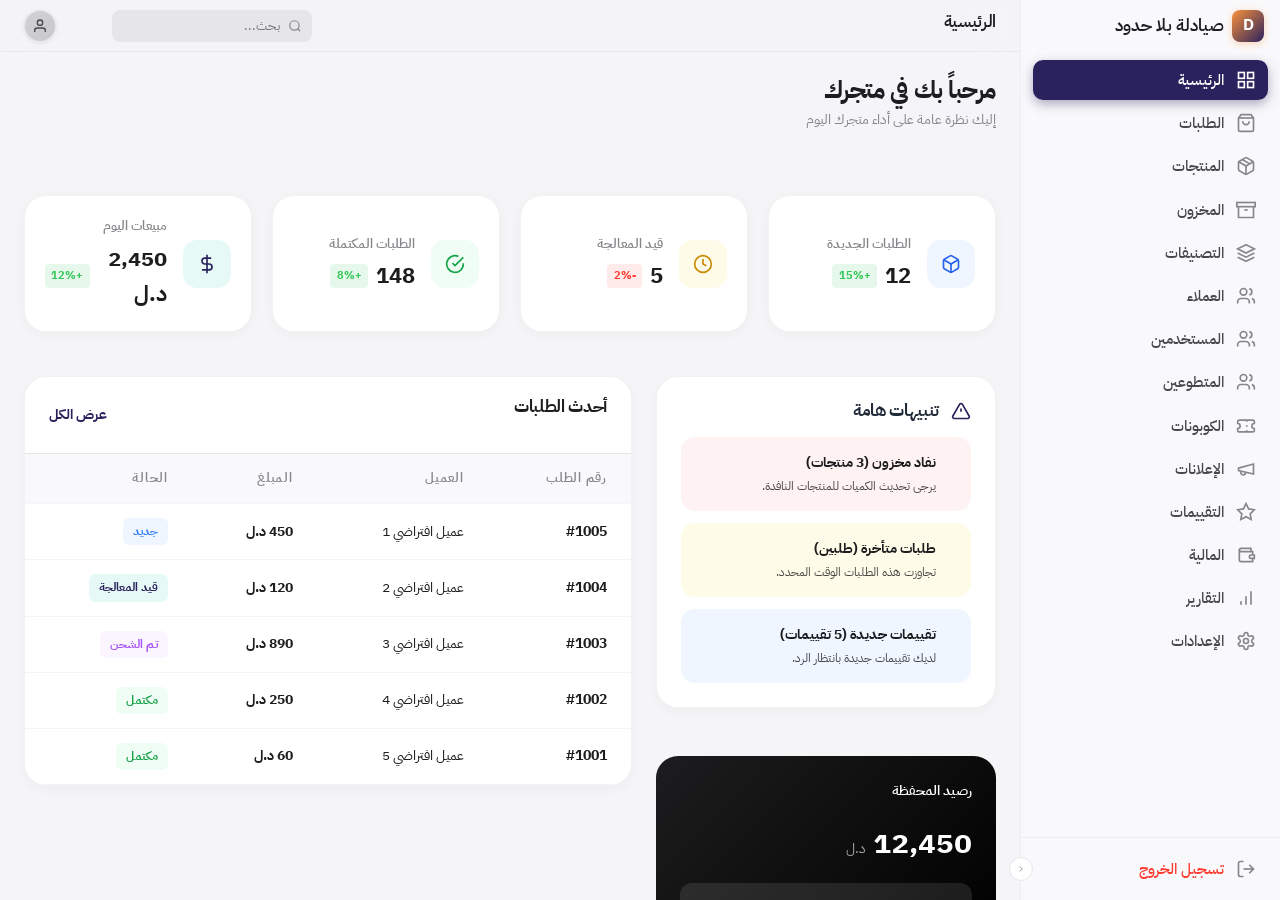
==== commit 2c1e2355: "ff" ====
--- a/public/dashbord/index.html
+++ b/public/dashbord/index.html
@@ -45,10 +45,14 @@
            <svg viewBox="0 0 24 24" width="20" height="20" stroke="currentColor" stroke-width="2" fill="none"><path d="M16 21v-2a4 4 0 0 0-4-4H6a4 4 0 0 0-4 4v2"></path><circle cx="9" cy="7" r="4"></circle><path d="M22 21v-2a4 4 0 0 0-3-3.87"></path><path d="M16 3.13a4 4 0 0 1 0 7.75"></path></svg>
            <span class="nav-label">العملاء</span>
          </a>
-         <a href="users.html" class="nav-item" data-page="users.html">
-           <svg viewBox="0 0 24 24" width="20" height="20" stroke="currentColor" stroke-width="2" fill="none"><path d="M16 21v-2a4 4 0 0 0-4-4H6a4 4 0 0 0-4 4v2"></path><circle cx="9" cy="7" r="4"></circle><path d="M22 21v-2a4 4 0 0 0-3-3.87"></path><path d="M16 3.13a4 4 0 0 1 0 7.75"></path></svg>
-           <span class="nav-label">المستخدمين</span>
-         </a>
+          <a href="users.html" class="nav-item" data-page="users.html">
+            <svg viewBox="0 0 24 24" width="20" height="20" stroke="currentColor" stroke-width="2" fill="none"><path d="M16 21v-2a4 4 0 0 0-4-4H6a4 4 0 0 0-4 4v2"></path><circle cx="9" cy="7" r="4"></circle><path d="M22 21v-2a4 4 0 0 0-3-3.87"></path><path d="M16 3.13a4 4 0 0 1 0 7.75"></path></svg>
+            <span class="nav-label">المستخدمين</span>
+          </a>
+          <a href="volunteers.html" class="nav-item" data-page="volunteers.html">
+            <svg viewBox="0 0 24 24" width="20" height="20" stroke="currentColor" stroke-width="2" fill="none"><path d="M16 21v-2a4 4 0 0 0-4-4H6a4 4 0 0 0-4 4v2"></path><circle cx="9" cy="7" r="4"></circle><path d="M22 21v-2a4 4 0 0 0-3-3.87"></path><path d="M16 3.13a4 4 0 0 1 0 7.75"></path></svg>
+            <span class="nav-label">المتطوعين</span>
+          </a>
         <a href="coupons.html" class="nav-item" data-page="coupons.html">
           <svg viewBox="0 0 24 24" width="20" height="20" stroke="currentColor" stroke-width="2" fill="none"><path d="M2 9a3 3 0 0 1 0 6v2a2 2 0 0 0 2 2h16a2 2 0 0 0 2-2v-2a3 3 0 0 1 0-6V7a2 2 0 0 0-2-2H4a2 2 0 0 0-2 2Z"></path><path d="M13 5v2"></path><path d="M13 17v2"></path><path d="M13 11v2"></path></svg>
           <span class="nav-label">الكوبونات</span>
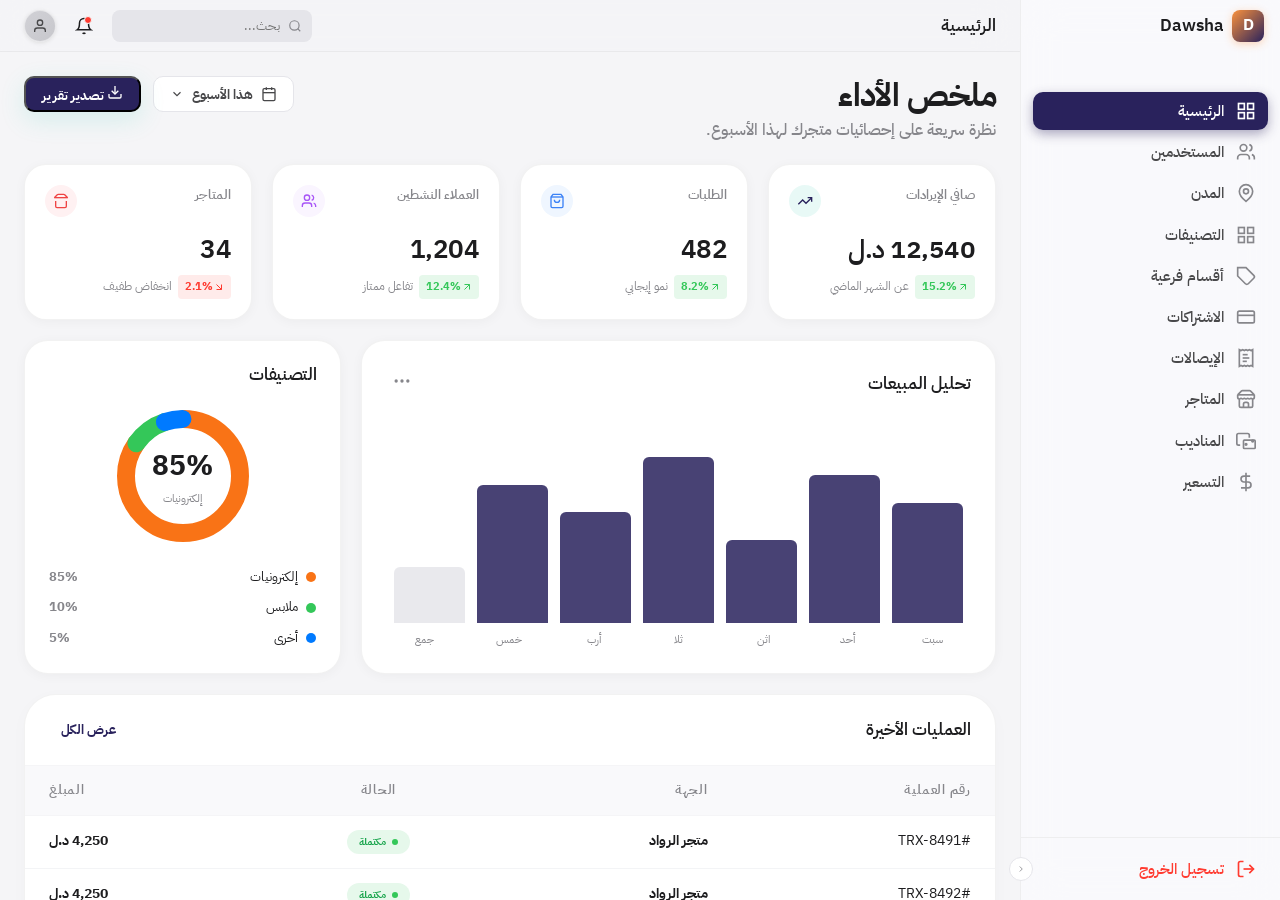
==== commit 54c4ee47: "ee" ====
--- a/public/dashbord/index.html
+++ b/public/dashbord/index.html
@@ -1,274 +1,497 @@
 <!DOCTYPE html>
 <html lang="ar" dir="rtl">
+
 <head>
   <meta charset="utf-8" />
   <meta name="viewport" content="width=device-width, initial-scale=1" />
-  <title>صيادلة بلا حدود | لوحة التحكم</title>
+  <meta name="description" content="دوشة — لوحة التحكم الرئيسية، ملخص الأداء والإحصائيات" />
+  <title>دوشة | الرئيسية</title>
   <link rel="preconnect" href="https://fonts.googleapis.com" />
   <link rel="preconnect" href="https://fonts.gstatic.com" crossorigin />
-  <link href="https://fonts.googleapis.com/css2?family=IBM+Plex+Sans+Arabic:wght@400;500;600;700;900&display=swap" rel="stylesheet" />
+  <link href="https://fonts.googleapis.com/css2?family=IBM+Plex+Sans+Arabic:wght@400;500;600;700;900&display=swap"
+    rel="stylesheet" />
   <link rel="stylesheet" href="style.css" />
 </head>
-<body class="dashboard-body">
-
-  <div class="app-layout">
-    
-    <!-- Sidebar -->
-    <aside class="sidebar" id="sidebar">
+
+<body>
+
+  <div class="app">
+
+    <!-- ===================================================================
+       Sidebar
+       =================================================================== -->
+    <aside class="sidebar" id="sidebar" aria-label="القائمة الجانبية">
+
+      <!-- Brand / logo -->
       <div class="sidebar-header">
-        <div class="sidebar-logo">D</div>
-        <span class="sidebar-brand">صيادلة بلا حدود</span>
+        <div class="sidebar-logo" aria-hidden="true">D</div>
+        <span class="sidebar-brand">Dawsha</span>
       </div>
 
-      <nav class="sidebar-nav">
-        <a href="index.html" class="nav-item" data-page="index.html">
-          <svg viewBox="0 0 24 24" width="20" height="20" stroke="currentColor" stroke-width="2" fill="none"><rect x="3" y="3" width="7" height="7"></rect><rect x="14" y="3" width="7" height="7"></rect><rect x="14" y="14" width="7" height="7"></rect><rect x="3" y="14" width="7" height="7"></rect></svg>
+      <!-- Navigation -->
+      <nav class="sidebar-nav" aria-label="التنقل الرئيسي">
+        <!-- الرئيسية -->
+        <button class="nav-item" data-page="index.html" onclick="location.href='index.html'">
+          <svg width="20" height="20" viewBox="0 0 24 24" fill="none" stroke="currentColor" stroke-width="2"
+            aria-hidden="true">
+            <rect x="3" y="3" width="7" height="7" />
+            <rect x="14" y="3" width="7" height="7" />
+            <rect x="14" y="14" width="7" height="7" />
+            <rect x="3" y="14" width="7" height="7" />
+          </svg>
           <span class="nav-label">الرئيسية</span>
-        </a>
-        <a href="orders.html" class="nav-item" data-page="orders.html">
-          <svg viewBox="0 0 24 24" width="20" height="20" stroke="currentColor" stroke-width="2" fill="none"><path d="M6 2 3 6v14a2 2 0 0 0 2 2h14a2 2 0 0 0 2-2V6l-3-4Z"></path><path d="M3 6h18"></path><path d="M16 10a4 4 0 0 1-8 0"></path></svg>
-          <span class="nav-label">الطلبات</span>
-        </a>
-        <a href="products.html" class="nav-item" data-page="products.html">
-          <svg viewBox="0 0 24 24" width="20" height="20" stroke="currentColor" stroke-width="2" fill="none"><path d="m7.5 4.27 9 5.15"></path><path d="M21 8a2 2 0 0 0-1-1.73l-7-4a2 2 0 0 0-2 0l-7 4A2 2 0 0 0 3 8v8a2 2 0 0 0 1 1.73l7 4a2 2 0 0 0 2 0l7-4A2 2 0 0 0 21 16Z"></path><path d="m3.27 6.96 8.73 5.04 8.73-5.04"></path><path d="M12 22.08V12"></path></svg>
-          <span class="nav-label">المنتجات</span>
-        </a>
-        <a href="inventory.html" class="nav-item" data-page="inventory.html">
-          <svg viewBox="0 0 24 24" width="20" height="20" stroke="currentColor" stroke-width="2" fill="none"><polyline points="21 8 21 21 3 21 3 8"></polyline><rect x="1" y="3" width="22" height="5"></rect><line x1="10" y1="12" x2="14" y2="12"></line></svg>
-          <span class="nav-label">المخزون</span>
-        </a>
-        <a href="categories.html" class="nav-item" data-page="categories.html">
-          <svg viewBox="0 0 24 24" width="20" height="20" stroke="currentColor" stroke-width="2" fill="none"><polygon points="12 2 2 7 12 12 22 7 12 2"></polygon><polyline points="2 17 12 22 22 17"></polyline><polyline points="2 12 12 17 22 12"></polyline></svg>
+        </button>
+        <!-- المستخدمين -->
+        <button class="nav-item" data-page="users.html" onclick="location.href='users.html'">
+          <svg width="20" height="20" viewBox="0 0 24 24" fill="none" stroke="currentColor" stroke-width="2"
+            aria-hidden="true">
+            <path d="M16 21v-2a4 4 0 0 0-4-4H6a4 4 0 0 0-4 4v2" />
+            <circle cx="9" cy="7" r="4" />
+            <path d="M22 21v-2a4 4 0 0 0-3-3.87" />
+            <path d="M16 3.13a4 4 0 0 1 0 7.75" />
+          </svg>
+          <span class="nav-label">المستخدمين</span>
+        </button>
+        <!-- المدن -->
+        <button class="nav-item" data-page="cities.html" onclick="location.href='cities.html'">
+          <svg width="20" height="20" viewBox="0 0 24 24" fill="none" stroke="currentColor" stroke-width="2"
+            aria-hidden="true">
+            <path d="M20 10c0 6-8 12-8 12S4 16 4 10a8 8 0 1 1 16 0z" />
+            <circle cx="12" cy="10" r="3" />
+          </svg>
+          <span class="nav-label">المدن</span>
+        </button>
+        <!-- التصنيفات -->
+        <button class="nav-item" data-page="categories.html" onclick="location.href='categories.html'">
+          <svg width="20" height="20" viewBox="0 0 24 24" fill="none" stroke="currentColor" stroke-width="2"
+            aria-hidden="true">
+            <rect x="3" y="3" width="7" height="7" />
+            <rect x="14" y="3" width="7" height="7" />
+            <rect x="14" y="14" width="7" height="7" />
+            <rect x="3" y="14" width="7" height="7" />
+          </svg>
           <span class="nav-label">التصنيفات</span>
-        </a>
-         <a href="customers.html" class="nav-item" data-page="customers.html">
-           <svg viewBox="0 0 24 24" width="20" height="20" stroke="currentColor" stroke-width="2" fill="none"><path d="M16 21v-2a4 4 0 0 0-4-4H6a4 4 0 0 0-4 4v2"></path><circle cx="9" cy="7" r="4"></circle><path d="M22 21v-2a4 4 0 0 0-3-3.87"></path><path d="M16 3.13a4 4 0 0 1 0 7.75"></path></svg>
-           <span class="nav-label">العملاء</span>
-         </a>
-          <a href="users.html" class="nav-item" data-page="users.html">
-            <svg viewBox="0 0 24 24" width="20" height="20" stroke="currentColor" stroke-width="2" fill="none"><path d="M16 21v-2a4 4 0 0 0-4-4H6a4 4 0 0 0-4 4v2"></path><circle cx="9" cy="7" r="4"></circle><path d="M22 21v-2a4 4 0 0 0-3-3.87"></path><path d="M16 3.13a4 4 0 0 1 0 7.75"></path></svg>
-            <span class="nav-label">المستخدمين</span>
-          </a>
-          <a href="volunteers.html" class="nav-item" data-page="volunteers.html">
-            <svg viewBox="0 0 24 24" width="20" height="20" stroke="currentColor" stroke-width="2" fill="none"><path d="M16 21v-2a4 4 0 0 0-4-4H6a4 4 0 0 0-4 4v2"></path><circle cx="9" cy="7" r="4"></circle><path d="M22 21v-2a4 4 0 0 0-3-3.87"></path><path d="M16 3.13a4 4 0 0 1 0 7.75"></path></svg>
-            <span class="nav-label">المتطوعين</span>
-          </a>
-        <a href="coupons.html" class="nav-item" data-page="coupons.html">
-          <svg viewBox="0 0 24 24" width="20" height="20" stroke="currentColor" stroke-width="2" fill="none"><path d="M2 9a3 3 0 0 1 0 6v2a2 2 0 0 0 2 2h16a2 2 0 0 0 2-2v-2a3 3 0 0 1 0-6V7a2 2 0 0 0-2-2H4a2 2 0 0 0-2 2Z"></path><path d="M13 5v2"></path><path d="M13 17v2"></path><path d="M13 11v2"></path></svg>
-          <span class="nav-label">الكوبونات</span>
-        </a>
-        <a href="ads.html" class="nav-item" data-page="ads.html">
-          <svg viewBox="0 0 24 24" width="20" height="20" stroke="currentColor" stroke-width="2" fill="none"><path d="m3 11 18-5v12L3 14v-3z"></path><path d="M11.6 16.8a3 3 0 1 1-5.8-1.6"></path></svg>
-          <span class="nav-label">الإعلانات</span>
-        </a>
-        <a href="reviews.html" class="nav-item" data-page="reviews.html">
-          <svg viewBox="0 0 24 24" width="20" height="20" stroke="currentColor" stroke-width="2" fill="none"><polygon points="12 2 15.09 8.26 22 9.27 17 14.14 18.18 21.02 12 17.77 5.82 21.02 7 14.14 2 9.27 8.91 8.26 12 2"></polygon></svg>
-          <span class="nav-label">التقييمات</span>
-        </a>
-        <a href="financials.html" class="nav-item" data-page="financials.html">
-          <svg viewBox="0 0 24 24" width="20" height="20" stroke="currentColor" stroke-width="2" fill="none"><path d="M20 12V8H6a2 2 0 0 1-2-2c0-1.1.9-2 2-2h12v4"></path><path d="M4 6v12c0 1.1.9 2 2 2h14v-4"></path><path d="M18 12a2 2 0 0 0-2 2c0 1.1.9 2 2 2h4v-4Z"></path></svg>
-          <span class="nav-label">المالية</span>
-        </a>
-        <a href="reports.html" class="nav-item" data-page="reports.html">
-          <svg viewBox="0 0 24 24" width="20" height="20" stroke="currentColor" stroke-width="2" fill="none"><line x1="12" y1="20" x2="12" y2="10"></line><line x1="18" y1="20" x2="18" y2="4"></line><line x1="6" y1="20" x2="6" y2="16"></line></svg>
-          <span class="nav-label">التقارير</span>
-        </a>
-        <a href="settings.html" class="nav-item" data-page="settings.html">
-          <svg viewBox="0 0 24 24" width="20" height="20" stroke="currentColor" stroke-width="2" fill="none"><path d="M12.22 2h-.44a2 2 0 0 0-2 2v.18a2 2 0 0 1-1 1.73l-.43.25a2 2 0 0 1-2 0l-.15-.08a2 2 0 0 0-2.73.73l-.22.38a2 2 0 0 0 .73 2.73l.15.1a2 2 0 0 1 1 1.72v.51a2 2 0 0 1-1 1.74l-.15.09a2 2 0 0 0-.73 2.73l.22.38a2 2 0 0 0 2.73.73l.15-.08a2 2 0 0 1 2 0l.43.25a2 2 0 0 1 1 1.73V20a2 2 0 0 0 2 2h.44a2 2 0 0 0 2-2v-.18a2 2 0 0 1 1-1.73l.43-.25a2 2 0 0 1 2 0l.15.08a2 2 0 0 0 2.73-.73l.22-.39a2 2 0 0 0-.73-2.73l-.15-.08a2 2 0 0 1-1-1.74v-.5a2 2 0 0 1 1-1.74l.15-.09a2 2 0 0 0 .73-2.73l-.22-.38a2 2 0 0 0-2.73-.73l-.15.08a2 2 0 0 1-2 0l-.43-.25a2 2 0 0 1-1-1.73V4a2 2 0 0 0-2-2z"></path><circle cx="12" cy="12" r="3"></circle></svg>
-          <span class="nav-label">الإعدادات</span>
-        </a>
+        </button>
+        <!-- أقسام فرعية -->
+        <button class="nav-item" data-page="subcategories.html" onclick="location.href='subcategories.html'">
+          <svg width="20" height="20" viewBox="0 0 24 24" fill="none" stroke="currentColor" stroke-width="2"
+            aria-hidden="true">
+            <path d="M12 2H2v10l9.29 9.29c.94.94 2.48.94 3.42 0l6.58-6.58c.94-.94.94-2.48 0-3.42L12 2Z" />
+            <path d="M7 7h.01" />
+          </svg>
+          <span class="nav-label">أقسام فرعية</span>
+        </button>
+        <!-- الاشتراكات -->
+        <button class="nav-item" data-page="subscriptions.html" onclick="location.href='subscriptions.html'">
+          <svg width="20" height="20" viewBox="0 0 24 24" fill="none" stroke="currentColor" stroke-width="2"
+            aria-hidden="true">
+            <rect x="2" y="5" width="20" height="14" rx="2" />
+            <path d="M2 10h20" />
+          </svg>
+          <span class="nav-label">الاشتراكات</span>
+        </button>
+        <!-- الإيصالات -->
+        <button class="nav-item" data-page="receipts.html" onclick="location.href='receipts.html'">
+          <svg width="20" height="20" viewBox="0 0 24 24" fill="none" stroke="currentColor" stroke-width="2"
+            aria-hidden="true">
+            <path d="M4 2v20l2-1 2 1 2-1 2 1 2-1 2 1 2-1 2 1V2l-2 1-2-1-2 1-2-1-2 1-2-1-2 1-2-1Z" />
+            <path d="M14 8H8" />
+            <path d="M16 12H8" />
+            <path d="M13 16H8" />
+          </svg>
+          <span class="nav-label">الإيصالات</span>
+        </button>
+        <!-- المتاجر -->
+        <button class="nav-item" data-page="stores.html" onclick="location.href='stores.html'">
+          <svg width="20" height="20" viewBox="0 0 24 24" fill="none" stroke="currentColor" stroke-width="2"
+            aria-hidden="true">
+            <path d="m2 7 4.41-4.41A2 2 0 0 1 7.83 2h8.34a2 2 0 0 1 1.42.59L22 7" />
+            <path d="M4 12v8a2 2 0 0 0 2 2h12a2 2 0 0 0 2-2v-8" />
+            <path d="M15 22v-4a2 2 0 0 0-2-2h-2a2 2 0 0 0-2 2v4" />
+            <path d="M2 7h20" />
+            <path
+              d="M22 7v3a2 2 0 0 1-2 2a2.7 2.7 0 0 1-1.59-.63.7.7 0 0 0-.82 0A2.7 2.7 0 0 1 16 12a2.7 2.7 0 0 1-1.59-.63.7.7 0 0 0-.82 0A2.7 2.7 0 0 1 12 12a2.7 2.7 0 0 1-1.59-.63.7.7 0 0 0-.82 0A2.7 2.7 0 0 1 8 12a2.7 2.7 0 0 1-1.59-.63.7.7 0 0 0-.82 0A2.7 2.7 0 0 1 4 12a2 2 0 0 1-2-2V7" />
+          </svg>
+          <span class="nav-label">المتاجر</span>
+        </button>
+        <!-- المناديب -->
+        <button class="nav-item" data-page="representatives.html" onclick="location.href='representatives.html'">
+          <svg width="20" height="20" viewBox="0 0 24 24" fill="none" stroke="currentColor" stroke-width="2"
+            aria-hidden="true">
+            <path d="M5 17H3a2 2 0 0 1-2-2V5a2 2 0 0 1 2-2h11a2 2 0 0 1 2 2v3" />
+            <rect x="9" y="11" width="14" height="10" rx="1" />
+            <circle cx="12" cy="16" r="1" />
+            <circle cx="20" cy="12" r="1" />
+          </svg>
+          <span class="nav-label">المناديب</span>
+        </button>
+        <!-- التسعير -->
+        <button class="nav-item" data-page="prices.html" onclick="location.href='prices.html'">
+          <svg width="20" height="20" viewBox="0 0 24 24" fill="none" stroke="currentColor" stroke-width="2"
+            aria-hidden="true">
+            <line x1="12" y1="1" x2="12" y2="23" />
+            <path d="M17 5H9.5a3.5 3.5 0 0 0 0 7h5a3.5 3.5 0 0 1 0 7H6" />
+          </svg>
+          <span class="nav-label">التسعير</span>
+        </button>
       </nav>
 
+      <!-- Footer: logout + collapse toggle -->
       <div class="sidebar-footer">
-        <button class="nav-item text-danger" id="logout-btn">
-          <svg viewBox="0 0 24 24" width="20" height="20" stroke="currentColor" stroke-width="2" fill="none"><path d="M9 21H5a2 2 0 0 1-2-2V5a2 2 0 0 1 2-2h4"></path><polyline points="16 17 21 12 16 7"></polyline><line x1="21" y1="12" x2="9" y2="12"></line></svg>
+        <button class="sidebar-logout" id="logout-btn">
+          <svg width="20" height="20" viewBox="0 0 24 24" fill="none" stroke="currentColor" stroke-width="2"
+            aria-hidden="true">
+            <path d="M9 21H5a2 2 0 0 1-2-2V5a2 2 0 0 1 2-2h4" />
+            <polyline points="16 17 21 12 16 7" />
+            <line x1="21" y1="12" x2="9" y2="12" />
+          </svg>
           <span class="nav-label">تسجيل الخروج</span>
         </button>
-        <button class="sidebar-toggle-btn" id="sidebar-toggle">
-          <svg viewBox="0 0 24 24" width="14" height="14" stroke="currentColor" stroke-width="2" fill="none"><path d="m9 18 6-6-6-6"></path></svg>
+        <!-- Collapse arrow button -->
+        <button class="sidebar-toggle" id="sidebar-toggle" aria-label="تصغير القائمة">
+          <svg width="14" height="14" viewBox="0 0 24 24" fill="none" stroke="currentColor" stroke-width="2"
+            aria-hidden="true">
+            <polyline points="9 18 15 12 9 6" />
+          </svg>
         </button>
       </div>
     </aside>
 
-    <!-- Main Content -->
-    <main class="main-area" id="main-area">
+    <!-- ===================================================================
+       Main content area
+       =================================================================== -->
+    <div class="main" id="main-area">
+
+      <!-- Top toolbar -->
       <header class="toolbar">
-        <h2 class="toolbar-title" id="toolbar-title">الرئيسية</h2>
+        <span class="toolbar-title" id="toolbar-title">الرئيسية</span>
         <div class="toolbar-actions">
-          <div class="search-box">
-            <svg viewBox="0 0 24 24" width="14" height="14" stroke="currentColor" stroke-width="2" fill="none"><circle cx="11" cy="11" r="8"></circle><line x1="21" y1="21" x2="16.65" y2="16.65"></line></svg>
-            <input type="text" placeholder="بحث..." />
-          </div>
-          <button class="icon-btn">
-            <svg viewBox="0 0 24 24" width="18" height="18" stroke="currentColor" stroke-width="2" fill="none"><path d="M6 8a6 6 0 0 1 12 0c0 7 3 9 3 9H3s3-2 3-9"></path><path d="M10.3 21a1.94 1.94 0 0 0 3.4 0"></path></svg>
-            <span class="badge"></span>
+          <!-- Search -->
+          <div class="toolbar-search">
+            <svg width="14" height="14" viewBox="0 0 24 24" fill="none" stroke="currentColor" stroke-width="2"
+              aria-hidden="true">
+              <circle cx="11" cy="11" r="8" />
+              <line x1="21" y1="21" x2="16.65" y2="16.65" />
+            </svg>
+            <input type="text" placeholder="بحث..." aria-label="بحث" />
+          </div>
+          <!-- Notifications -->
+          <button class="toolbar-icon-btn" aria-label="الإشعارات">
+            <svg width="18" height="18" viewBox="0 0 24 24" fill="none" stroke="currentColor" stroke-width="2"
+              aria-hidden="true">
+              <path d="M18 8A6 6 0 0 0 6 8c0 7-3 9-3 9h18s-3-2-3-9" />
+              <path d="M13.73 21a2 2 0 0 1-3.46 0" />
+            </svg>
+            <span class="notif-dot" aria-hidden="true"></span>
           </button>
-          <div class="user-avatar">
-            <svg viewBox="0 0 24 24" width="16" height="16" stroke="currentColor" stroke-width="2" fill="none"><path d="M20 21v-2a4 4 0 0 0-4-4H8a4 4 0 0 0-4 4v2"></path><circle cx="12" cy="7" r="4"></circle></svg>
+          <!-- Avatar -->
+          <div class="toolbar-avatar" aria-hidden="true">
+            <svg width="16" height="16" viewBox="0 0 24 24" fill="none" stroke="currentColor" stroke-width="2">
+              <path d="M20 21v-2a4 4 0 0 0-4-4H8a4 4 0 0 0-4 4v2" />
+              <circle cx="12" cy="7" r="4" />
+            </svg>
           </div>
         </div>
       </header>
 
-      <div class="content-scroll">
-        <div class="content">
-          
-          <div class="view active" id="overview">
-            <div class="welcome-header">
-              <h1>مرحباً بك في متجرك</h1>
-              <p>إليك نظرة عامة على أداء متجرك اليوم</p>
-            </div>
-
-            <!-- Stats Grid -->
-            <div class="stats-grid">
-              <div class="stat-card">
-                <div class="stat-icon bg-blue-50 text-blue-600">
-                  <svg viewBox="0 0 24 24" width="20" height="20" stroke="currentColor" stroke-width="2" fill="none"><path d="M21 16V8a2 2 0 0 0-1-1.73l-7-4a2 2 0 0 0-2 0l-7 4A2 2 0 0 0 3 8v8a2 2 0 0 0 1 1.73l7 4a2 2 0 0 0 2 0l7-4A2 2 0 0 0 21 16z"></path><polyline points="3.27 6.96 12 12.01 20.73 6.96"></polyline><line x1="12" y1="22.08" x2="12" y2="12"></line></svg>
-                </div>
-                <div class="stat-info">
-                  <span class="stat-label">الطلبات الجديدة</span>
-                  <div class="stat-row">
-                    <span class="stat-value">12</span>
-                    <span class="stat-trend trend-up">+15%</span>
+      <!-- Page content -->
+      <div class="page-scroll">
+        <div class="page-inner">
+
+          <!-- Page header -->
+          <div class="page-hdr">
+            <div>
+              <h1>ملخص الأداء</h1>
+              <p>نظرة سريعة على إحصائيات متجرك لهذا الأسبوع.</p>
+            </div>
+            <div style="display:flex; gap:0.75rem; align-items:center; flex-wrap:wrap;">
+              <!-- Week selector button -->
+              <button class="btn btn-ghost"
+                style="gap:0.5rem; font-size:0.8125rem; border-radius:10px; height:36px; padding:0 1rem;">
+                <svg width="16" height="16" viewBox="0 0 24 24" fill="none" stroke="currentColor" stroke-width="2"
+                  aria-hidden="true">
+                  <rect x="3" y="4" width="18" height="18" rx="2" />
+                  <line x1="16" y1="2" x2="16" y2="6" />
+                  <line x1="8" y1="2" x2="8" y2="6" />
+                  <line x1="3" y1="10" x2="21" y2="10" />
+                </svg>
+                هذا الأسبوع
+                <svg width="14" height="14" viewBox="0 0 24 24" fill="none" stroke="currentColor" stroke-width="2"
+                  aria-hidden="true">
+                  <polyline points="6 9 12 15 18 9" />
+                </svg>
+              </button>
+              <!-- Export button -->
+              <button class="btn-orange"
+                style="border-radius:10px; padding:0 1rem; height:36px; font-size:0.8125rem; gap:0.5rem;">
+                <svg width="16" height="16" viewBox="0 0 24 24" fill="none" stroke="currentColor" stroke-width="2"
+                  aria-hidden="true">
+                  <path d="M21 15v4a2 2 0 0 1-2 2H5a2 2 0 0 1-2-2v-4" />
+                  <polyline points="7 10 12 15 17 10" />
+                  <line x1="12" y1="15" x2="12" y2="3" />
+                </svg>
+                تصدير تقرير
+              </button>
+            </div>
+          </div>
+
+          <!-- Metric cards (صافي الإيرادات، الطلبات، العملاء النشطين، المتاجر) -->
+          <div class="metrics-grid">
+            <!-- صافي الإيرادات -->
+            <div class="metric-card">
+              <div class="metric-card-top">
+                <span class="metric-card-label">صافي الإيرادات</span>
+                <div class="metric-icon icon-orange">
+                  <svg width="16" height="16" viewBox="0 0 24 24" fill="none" stroke="currentColor" stroke-width="2"
+                    aria-hidden="true">
+                    <polyline points="22 7 13.5 15.5 8.5 10.5 2 17" />
+                    <polyline points="16 7 22 7 22 13" />
+                  </svg>
+                </div>
+              </div>
+              <div class="metric-value">12,540 د.ل</div>
+              <div class="metric-trend">
+                <span class="trend-up">
+                  <svg width="12" height="12" viewBox="0 0 24 24" fill="none" stroke="currentColor" stroke-width="2"
+                    aria-hidden="true">
+                    <line x1="7" y1="17" x2="17" y2="7" />
+                    <polyline points="7 7 17 7 17 17" />
+                  </svg>
+                  15.2%
+                </span>
+                <span style="color:var(--muted)">عن الشهر الماضي</span>
+              </div>
+            </div>
+
+            <!-- الطلبات -->
+            <div class="metric-card">
+              <div class="metric-card-top">
+                <span class="metric-card-label">الطلبات</span>
+                <div class="metric-icon icon-blue">
+                  <svg width="16" height="16" viewBox="0 0 24 24" fill="none" stroke="currentColor" stroke-width="2"
+                    aria-hidden="true">
+                    <path d="M6 2 3 6v14a2 2 0 0 0 2 2h14a2 2 0 0 0 2-2V6l-3-4z" />
+                    <line x1="3" y1="6" x2="21" y2="6" />
+                    <path d="M16 10a4 4 0 0 1-8 0" />
+                  </svg>
+                </div>
+              </div>
+              <div class="metric-value">482</div>
+              <div class="metric-trend">
+                <span class="trend-up">
+                  <svg width="12" height="12" viewBox="0 0 24 24" fill="none" stroke="currentColor" stroke-width="2"
+                    aria-hidden="true">
+                    <line x1="7" y1="17" x2="17" y2="7" />
+                    <polyline points="7 7 17 7 17 17" />
+                  </svg>
+                  8.2%
+                </span>
+                <span style="color:var(--muted)">نمو إيجابي</span>
+              </div>
+            </div>
+
+            <!-- العملاء النشطين -->
+            <div class="metric-card">
+              <div class="metric-card-top">
+                <span class="metric-card-label">العملاء النشطين</span>
+                <div class="metric-icon icon-purple">
+                  <svg width="16" height="16" viewBox="0 0 24 24" fill="none" stroke="currentColor" stroke-width="2"
+                    aria-hidden="true">
+                    <path d="M16 21v-2a4 4 0 0 0-4-4H6a4 4 0 0 0-4 4v2" />
+                    <circle cx="9" cy="7" r="4" />
+                    <path d="M22 21v-2a4 4 0 0 0-3-3.87" />
+                    <path d="M16 3.13a4 4 0 0 1 0 7.75" />
+                  </svg>
+                </div>
+              </div>
+              <div class="metric-value">1,204</div>
+              <div class="metric-trend">
+                <span class="trend-up">
+                  <svg width="12" height="12" viewBox="0 0 24 24" fill="none" stroke="currentColor" stroke-width="2"
+                    aria-hidden="true">
+                    <line x1="7" y1="17" x2="17" y2="7" />
+                    <polyline points="7 7 17 7 17 17" />
+                  </svg>
+                  12.4%
+                </span>
+                <span style="color:var(--muted)">تفاعل ممتاز</span>
+              </div>
+            </div>
+
+            <!-- المتاجر -->
+            <div class="metric-card">
+              <div class="metric-card-top">
+                <span class="metric-card-label">المتاجر</span>
+                <div class="metric-icon icon-red">
+                  <svg width="16" height="16" viewBox="0 0 24 24" fill="none" stroke="currentColor" stroke-width="2"
+                    aria-hidden="true">
+                    <path d="m2 7 4.41-4.41A2 2 0 0 1 7.83 2h8.34a2 2 0 0 1 1.42.59L22 7" />
+                    <path d="M4 12v8a2 2 0 0 0 2 2h12a2 2 0 0 0 2-2v-8" />
+                    <path d="M2 7h20" />
+                  </svg>
+                </div>
+              </div>
+              <div class="metric-value">34</div>
+              <div class="metric-trend">
+                <span class="trend-dn">
+                  <svg width="12" height="12" viewBox="0 0 24 24" fill="none" stroke="currentColor" stroke-width="2"
+                    aria-hidden="true">
+                    <line x1="7" y1="7" x2="17" y2="17" />
+                    <polyline points="17 7 17 17 7 17" />
+                  </svg>
+                  2.1%
+                </span>
+                <span style="color:var(--muted)">انخفاض طفيف</span>
+              </div>
+            </div>
+          </div>
+
+          <!-- Charts row -->
+          <div class="charts-grid">
+            <!-- Bar chart — تحليل المبيعات -->
+            <div class="chart-card">
+              <div class="chart-card-hdr">
+                <span class="chart-card-title">تحليل المبيعات</span>
+                <button class="chart-more" aria-label="المزيد">
+                  <svg width="20" height="20" viewBox="0 0 24 24" fill="none" stroke="currentColor" stroke-width="2"
+                    aria-hidden="true">
+                    <circle cx="12" cy="12" r="1" />
+                    <circle cx="19" cy="12" r="1" />
+                    <circle cx="5" cy="12" r="1" />
+                  </svg>
+                </button>
+              </div>
+              <!-- CSS bar chart (representative data) -->
+              <div class="bar-chart" aria-label="مخطط المبيعات الأسبوعية">
+                <div class="bar" style="height:65%" title="السبت"></div>
+                <div class="bar" style="height:80%" title="الأحد"></div>
+                <div class="bar" style="height:45%" title="الاثنين"></div>
+                <div class="bar" style="height:90%" title="الثلاثاء"></div>
+                <div class="bar" style="height:60%" title="الأربعاء"></div>
+                <div class="bar" style="height:75%" title="الخميس"></div>
+                <div class="bar dim" style="height:30%" title="الجمعة"></div>
+              </div>
+              <div class="bar-labels" aria-hidden="true">
+                <span class="bar-label">سبت</span>
+                <span class="bar-label">أحد</span>
+                <span class="bar-label">اثن</span>
+                <span class="bar-label">ثلا</span>
+                <span class="bar-label">أرب</span>
+                <span class="bar-label">خمس</span>
+                <span class="bar-label">جمع</span>
+              </div>
+            </div>
+
+            <!-- Donut chart — التصنيفات -->
+            <div class="chart-card">
+              <h3 class="chart-card-title" style="margin-bottom:1rem;">التصنيفات</h3>
+              <div class="donut-wrap" aria-label="توزع التصنيفات">
+                <svg class="donut-svg" viewBox="0 0 100 100" aria-hidden="true">
+                  <!-- Circle: Electronics 85% -->
+                  <circle cx="50" cy="50" r="38" fill="none" stroke="#F97316" stroke-width="12"
+                    stroke-dasharray="202 238" stroke-dashoffset="0" stroke-linecap="round" />
+                  <!-- Other slices -->
+                  <circle cx="50" cy="50" r="38" fill="none" stroke="#34C759" stroke-width="12"
+                    stroke-dasharray="24 416" stroke-dashoffset="-202" stroke-linecap="round" />
+                  <circle cx="50" cy="50" r="38" fill="none" stroke="#007AFF" stroke-width="12"
+                    stroke-dasharray="12 428" stroke-dashoffset="-226" stroke-linecap="round" />
+                </svg>
+                <div class="donut-center">
+                  <span class="donut-center-val">85%</span>
+                  <span class="donut-center-lbl">إلكترونيات</span>
+                </div>
+              </div>
+              <div class="cat-legend">
+                <div class="cat-legend-item">
+                  <div style="display:flex;align-items:center;">
+                    <span class="cat-dot" style="background:#F97316;"></span>إلكترونيات
                   </div>
-                </div>
-              </div>
-              <div class="stat-card">
-                <div class="stat-icon bg-yellow-50 text-yellow-600">
-                  <svg viewBox="0 0 24 24" width="20" height="20" stroke="currentColor" stroke-width="2" fill="none"><circle cx="12" cy="12" r="10"></circle><polyline points="12 6 12 12 16 14"></polyline></svg>
-                </div>
-                <div class="stat-info">
-                  <span class="stat-label">قيد المعالجة</span>
-                  <div class="stat-row">
-                    <span class="stat-value">5</span>
-                    <span class="stat-trend trend-down">-2%</span>
+                  <span style="font-weight:700;color:var(--muted)">85%</span>
+                </div>
+                <div class="cat-legend-item">
+                  <div style="display:flex;align-items:center;">
+                    <span class="cat-dot" style="background:#34C759;"></span>ملابس
                   </div>
-                </div>
-              </div>
-              <div class="stat-card">
-                <div class="stat-icon bg-green-50 text-green-600">
-                  <svg viewBox="0 0 24 24" width="20" height="20" stroke="currentColor" stroke-width="2" fill="none"><path d="M22 11.08V12a10 10 0 1 1-5.93-9.14"></path><polyline points="22 4 12 14.01 9 11.01"></polyline></svg>
-                </div>
-                <div class="stat-info">
-                  <span class="stat-label">الطلبات المكتملة</span>
-                  <div class="stat-row">
-                    <span class="stat-value">148</span>
-                    <span class="stat-trend trend-up">+8%</span>
+                  <span style="font-weight:700;color:var(--muted)">10%</span>
+                </div>
+                <div class="cat-legend-item">
+                  <div style="display:flex;align-items:center;">
+                    <span class="cat-dot" style="background:#007AFF;"></span>أخرى
                   </div>
-                </div>
-              </div>
-              <div class="stat-card">
-                <div class="stat-icon bg-orange-50 text-orange-600">
-                  <svg viewBox="0 0 24 24" width="20" height="20" stroke="currentColor" stroke-width="2" fill="none"><line x1="12" y1="1" x2="12" y2="23"></line><path d="M17 5H9.5a3.5 3.5 0 0 0 0 7h5a3.5 3.5 0 0 1 0 7H6"></path></svg>
-                </div>
-                <div class="stat-info">
-                  <span class="stat-label">مبيعات اليوم</span>
-                  <div class="stat-row">
-                    <span class="stat-value">2,450 د.ل</span>
-                    <span class="stat-trend trend-up">+12%</span>
-                  </div>
-                </div>
-              </div>
-            </div>
-
-            <div class="merchant-split">
-              <!-- Alerts & Pending -->
-              <div class="merchant-sidebar-info">
-                <div class="glass-box p-6 mb-6">
-                  <h3 class="box-title text-gray-800">
-                    <svg viewBox="0 0 24 24" width="20" height="20" stroke="currentColor" stroke-width="2" fill="none" class="text-orange-500"><path d="m21.73 18-8-14a2 2 0 0 0-3.48 0l-8 14A2 2 0 0 0 4 21h16a2 2 0 0 0 1.73-3Z"></path><line x1="12" y1="9" x2="12" y2="13"></line><line x1="12" y1="17" x2="12.01" y2="17"></line></svg>
-                    تنبيهات هامة
-                  </h3>
-                  <div class="alert-list">
-                    <div class="alert-item bg-red-50 text-red-800 border-red-100">
-                      <div class="alert-dot bg-red-500"></div>
-                      <div>
-                        <p class="alert-title">نفاد مخزون (3 منتجات)</p>
-                        <p class="alert-desc">يرجى تحديث الكميات للمنتجات النافدة.</p>
-                      </div>
-                    </div>
-                    <div class="alert-item bg-yellow-50 text-yellow-800 border-yellow-100">
-                      <div class="alert-dot bg-yellow-500"></div>
-                      <div>
-                        <p class="alert-title">طلبات متأخرة (طلبين)</p>
-                        <p class="alert-desc">تجاوزت هذه الطلبات الوقت المحدد.</p>
-                      </div>
-                    </div>
-                    <div class="alert-item bg-blue-50 text-blue-800 border-blue-100">
-                      <div class="alert-dot bg-blue-500"></div>
-                      <div>
-                        <p class="alert-title">تقييمات جديدة (5 تقييمات)</p>
-                        <p class="alert-desc">لديك تقييمات جديدة بانتظار الرد.</p>
-                      </div>
-                    </div>
-                  </div>
-                </div>
-
-                <div class="merchant-wallet-card">
-                  <span class="wallet-label">رصيد المحفظة</span>
-                  <div class="wallet-amount">12,450 <small>د.ل</small></div>
-                  <button class="wallet-btn">طلب سحب رصيد</button>
-                </div>
-              </div>
-
-              <!-- Recent Orders -->
-              <div class="merchant-main-table">
-                <div class="glass-box no-p overflow-hidden">
-                  <div class="table-header-row">
-                    <h3 class="box-title">أحدث الطلبات</h3>
-                    <a href="orders.html" class="text-link">عرض الكل</a>
-                  </div>
-                  <table class="data-table">
-                    <thead>
-                      <tr>
-                        <th>رقم الطلب</th>
-                        <th>العميل</th>
-                        <th>المبلغ</th>
-                        <th>الحالة</th>
-                      </tr>
-                    </thead>
-                    <tbody>
-                      <tr>
-                        <td class="font-bold">#1005</td>
-                        <td>عميل افتراضي 1</td>
-                        <td class="font-bold">450 د.ل</td>
-                        <td><span class="status-pill status-new">جديد</span></td>
-                      </tr>
-                      <tr>
-                        <td class="font-bold">#1004</td>
-                        <td>عميل افتراضي 2</td>
-                        <td class="font-bold">120 د.ل</td>
-                        <td><span class="status-pill status-active">قيد المعالجة</span></td>
-                      </tr>
-                      <tr>
-                        <td class="font-bold">#1003</td>
-                        <td>عميل افتراضي 3</td>
-                        <td class="font-bold">890 د.ل</td>
-                        <td><span class="status-pill status-shipped">تم الشحن</span></td>
-                      </tr>
-                      <tr>
-                        <td class="font-bold">#1002</td>
-                        <td>عميل افتراضي 4</td>
-                        <td class="font-bold">250 د.ل</td>
-                        <td><span class="status-pill status-completed">مكتمل</span></td>
-                      </tr>
-                      <tr>
-                        <td class="font-bold">#1001</td>
-                        <td>عميل افتراضي 5</td>
-                        <td class="font-bold">60 د.ل</td>
-                        <td><span class="status-pill status-completed">مكتمل</span></td>
-                      </tr>
-                    </tbody>
-                  </table>
-                </div>
-              </div>
-            </div>
-
-          </div><!-- /view -->
-        </div>
-      </div>
-    </main>
-  </div>
-
-  <script src="script.js"></script>
+                  <span style="font-weight:700;color:var(--muted)">5%</span>
+                </div>
+              </div>
+            </div>
+          </div>
+
+          <!-- Recent transactions table -->
+          <div class="table-card">
+            <div class="table-card-hdr">
+              <span class="table-card-title">العمليات الأخيرة</span>
+              <button class="table-card-link">عرض الكل</button>
+            </div>
+            <div style="overflow-x:auto;">
+              <table class="data-table">
+                <thead>
+                  <tr>
+                    <th>رقم العملية</th>
+                    <th>الجهة</th>
+                    <th class="tc">الحالة</th>
+                    <th class="tl">المبلغ</th>
+                  </tr>
+                </thead>
+                <tbody>
+                  <tr>
+                    <td><span class="trx-id">#TRX-8491</span></td>
+                    <td><strong>متجر الرواد</strong></td>
+                    <td class="tc"><span class="badge badge-green"><span
+                          style="width:6px;height:6px;border-radius:50%;background:#34C759;display:inline-block;"></span>مكتملة</span>
+                    </td>
+                    <td class="tl" style="font-weight:900;">4,250 د.ل</td>
+                  </tr>
+                  <tr>
+                    <td><span class="trx-id">#TRX-8492</span></td>
+                    <td><strong>متجر الرواد</strong></td>
+                    <td class="tc"><span class="badge badge-green"><span
+                          style="width:6px;height:6px;border-radius:50%;background:#34C759;display:inline-block;"></span>مكتملة</span>
+                    </td>
+                    <td class="tl" style="font-weight:900;">4,250 د.ل</td>
+                  </tr>
+                  <tr>
+                    <td><span class="trx-id">#TRX-8493</span></td>
+                    <td><strong>متجر الرواد</strong></td>
+                    <td class="tc"><span class="badge badge-green"><span
+                          style="width:6px;height:6px;border-radius:50%;background:#34C759;display:inline-block;"></span>مكتملة</span>
+                    </td>
+                    <td class="tl" style="font-weight:900;">4,250 د.ل</td>
+                  </tr>
+                  <tr>
+                    <td><span class="trx-id">#TRX-8494</span></td>
+                    <td><strong>متجر الرواد</strong></td>
+                    <td class="tc"><span class="badge badge-green"><span
+                          style="width:6px;height:6px;border-radius:50%;background:#34C759;display:inline-block;"></span>مكتملة</span>
+                    </td>
+                    <td class="tl" style="font-weight:900;">4,250 د.ل</td>
+                  </tr>
+                  <tr>
+                    <td><span class="trx-id">#TRX-8495</span></td>
+                    <td><strong>متجر الرواد</strong></td>
+                    <td class="tc"><span class="badge badge-green"><span
+                          style="width:6px;height:6px;border-radius:50%;background:#34C759;display:inline-block;"></span>مكتملة</span>
+                    </td>
+                    <td class="tl" style="font-weight:900;">4,250 د.ل</td>
+                  </tr>
+                </tbody>
+              </table>
+            </div>
+          </div>
+
+        </div><!-- /page-inner -->
+      </div><!-- /page-scroll -->
+    </div><!-- /main -->
+  </div><!-- /app -->
+
+  <script src="script.js" defer></script>
 </body>
-</html>
+
+</html>
--- a/public/dashbord/style.css
+++ b/public/dashbord/style.css
@@ -174,7 +174,7 @@
 .sidebar-nav {
     flex: 1;
     overflow-y: auto;
-    padding: 0.5rem 0.75rem;
+    padding: 2.5rem 0.75rem;
     display: flex;
     flex-direction: column;
     gap: 0.2rem;
@@ -404,6 +404,27 @@
     background: var(--red);
     border-radius: 50%;
     border: 1.5px solid var(--bg);
+}
+
+.notif-badge {
+    position: absolute;
+    top: -3px;
+    right: -3px;
+    min-width: 16px;
+    height: 16px;
+    padding: 0 4.5px;
+    background: #ef4444;
+    color: #fff;
+    font-size: 9.5px;
+    font-weight: 700;
+    line-height: 16px;
+    border-radius: 9999px;
+    border: 1.5px solid var(--bg);
+    display: flex;
+    align-items: center;
+    justify-content: center;
+    box-shadow: 0 1px 3px rgba(0, 0, 0, 0.2);
+    z-index: 10;
 }
 
 .toolbar-avatar {
@@ -4087,4 +4108,90 @@
     font-weight: 700;
     background: #fef2f2;
     color: #dc2626;
+}
+
+/* ============================================
+   RESPONSIVE DASHBOARD - Mobile & Tablet
+   ============================================ */
+
+@media (max-width: 768px) {
+    .app-layout {
+        flex-direction: column;
+    }
+
+    .sidebar {
+        position: fixed;
+        top: 0;
+        right: -100%;
+        width: 260px;
+        height: 100vh;
+        z-index: 999;
+        transition: right 0.3s ease;
+        box-shadow: 0 0 25px rgba(0, 0, 0, 0.15);
+    }
+
+    .sidebar.mobile-open {
+        right: 0;
+    }
+
+    .main-area {
+        margin-right: 0 !important;
+        width: 100%;
+        height: 100vh;
+        overflow: hidden;
+    }
+
+    .toolbar {
+        flex-wrap: wrap;
+        gap: 0.5rem;
+        padding: 0.5rem 1rem;
+    }
+
+    .toolbar-actions {
+        width: 100%;
+        flex-wrap: wrap;
+        gap: 0.5rem;
+    }
+
+    .toolbar-search {
+        flex: 1;
+        min-width: 160px;
+    }
+
+    .content-scroll {
+        padding: 1rem;
+    }
+
+    .content {
+        max-width: 100%;
+    }
+
+    .table-card {
+        overflow-x: auto;
+    }
+
+    .data-table {
+        min-width: 700px;
+    }
+
+    .sidebar-toggle-btn {
+        display: flex !important;
+        position: fixed;
+        top: 12px;
+        left: 12px;
+        z-index: 1001;
+        background: var(--surface);
+        box-shadow: 0 2px 8px rgba(0,0,0,0.1);
+    }
+}
+
+/* تحسين إضافي للشاشات الصغيرة جداً */
+@media (max-width: 480px) {
+    .toolbar-title {
+        font-size: 15px;
+    }
+
+    .content-scroll {
+        padding: 0.75rem;
+    }
 }
